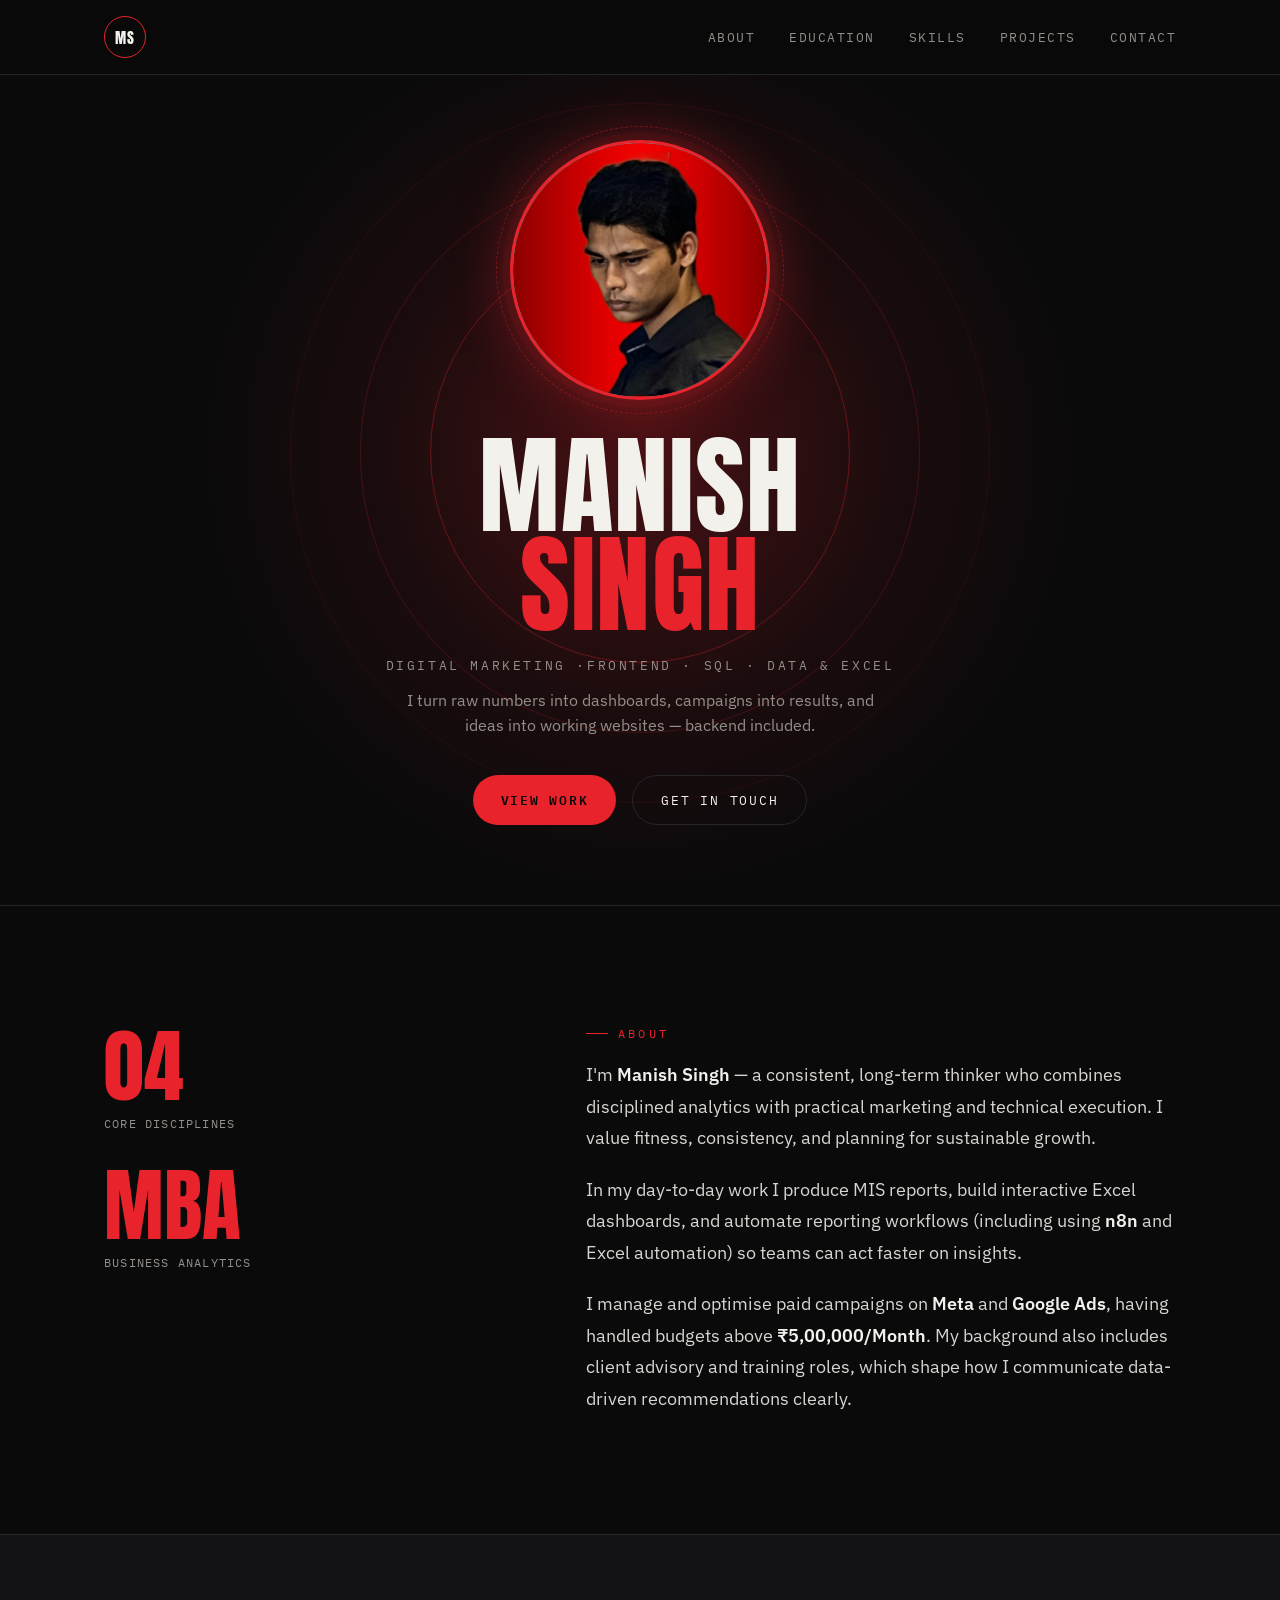
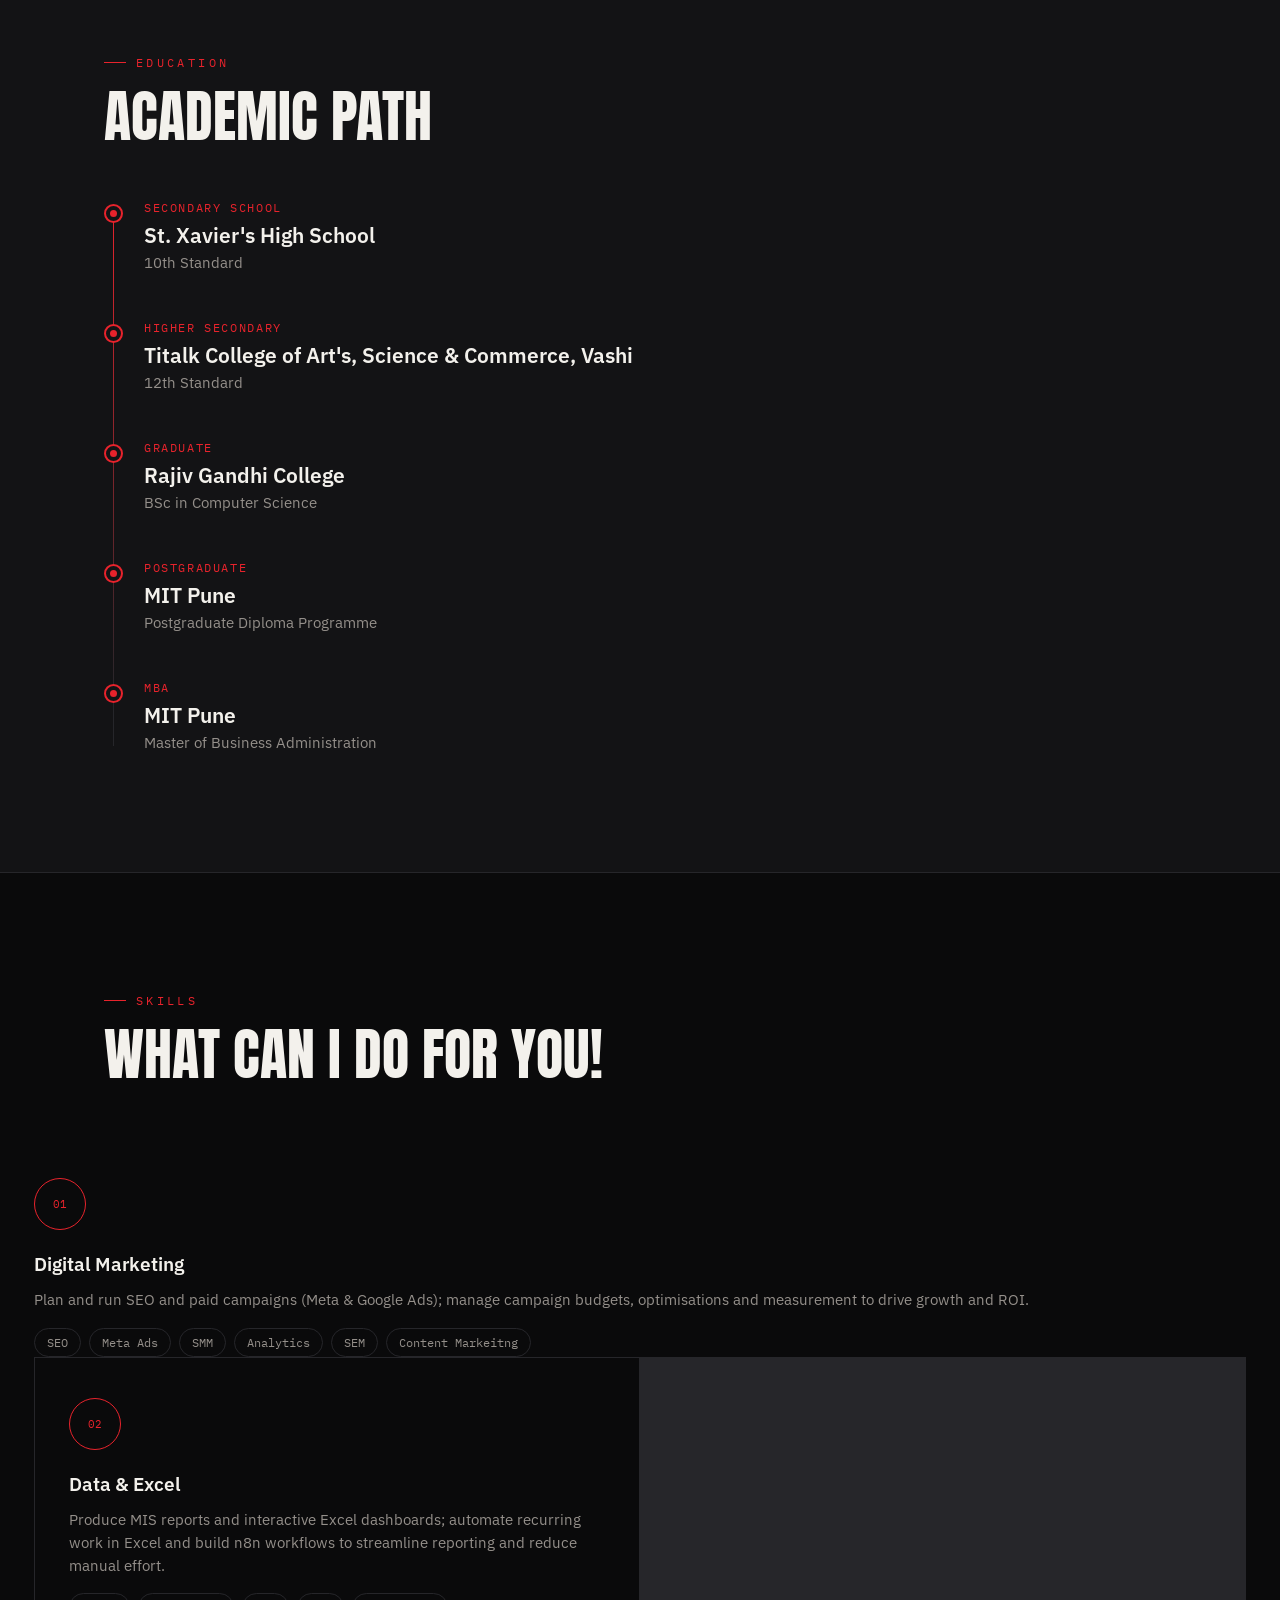
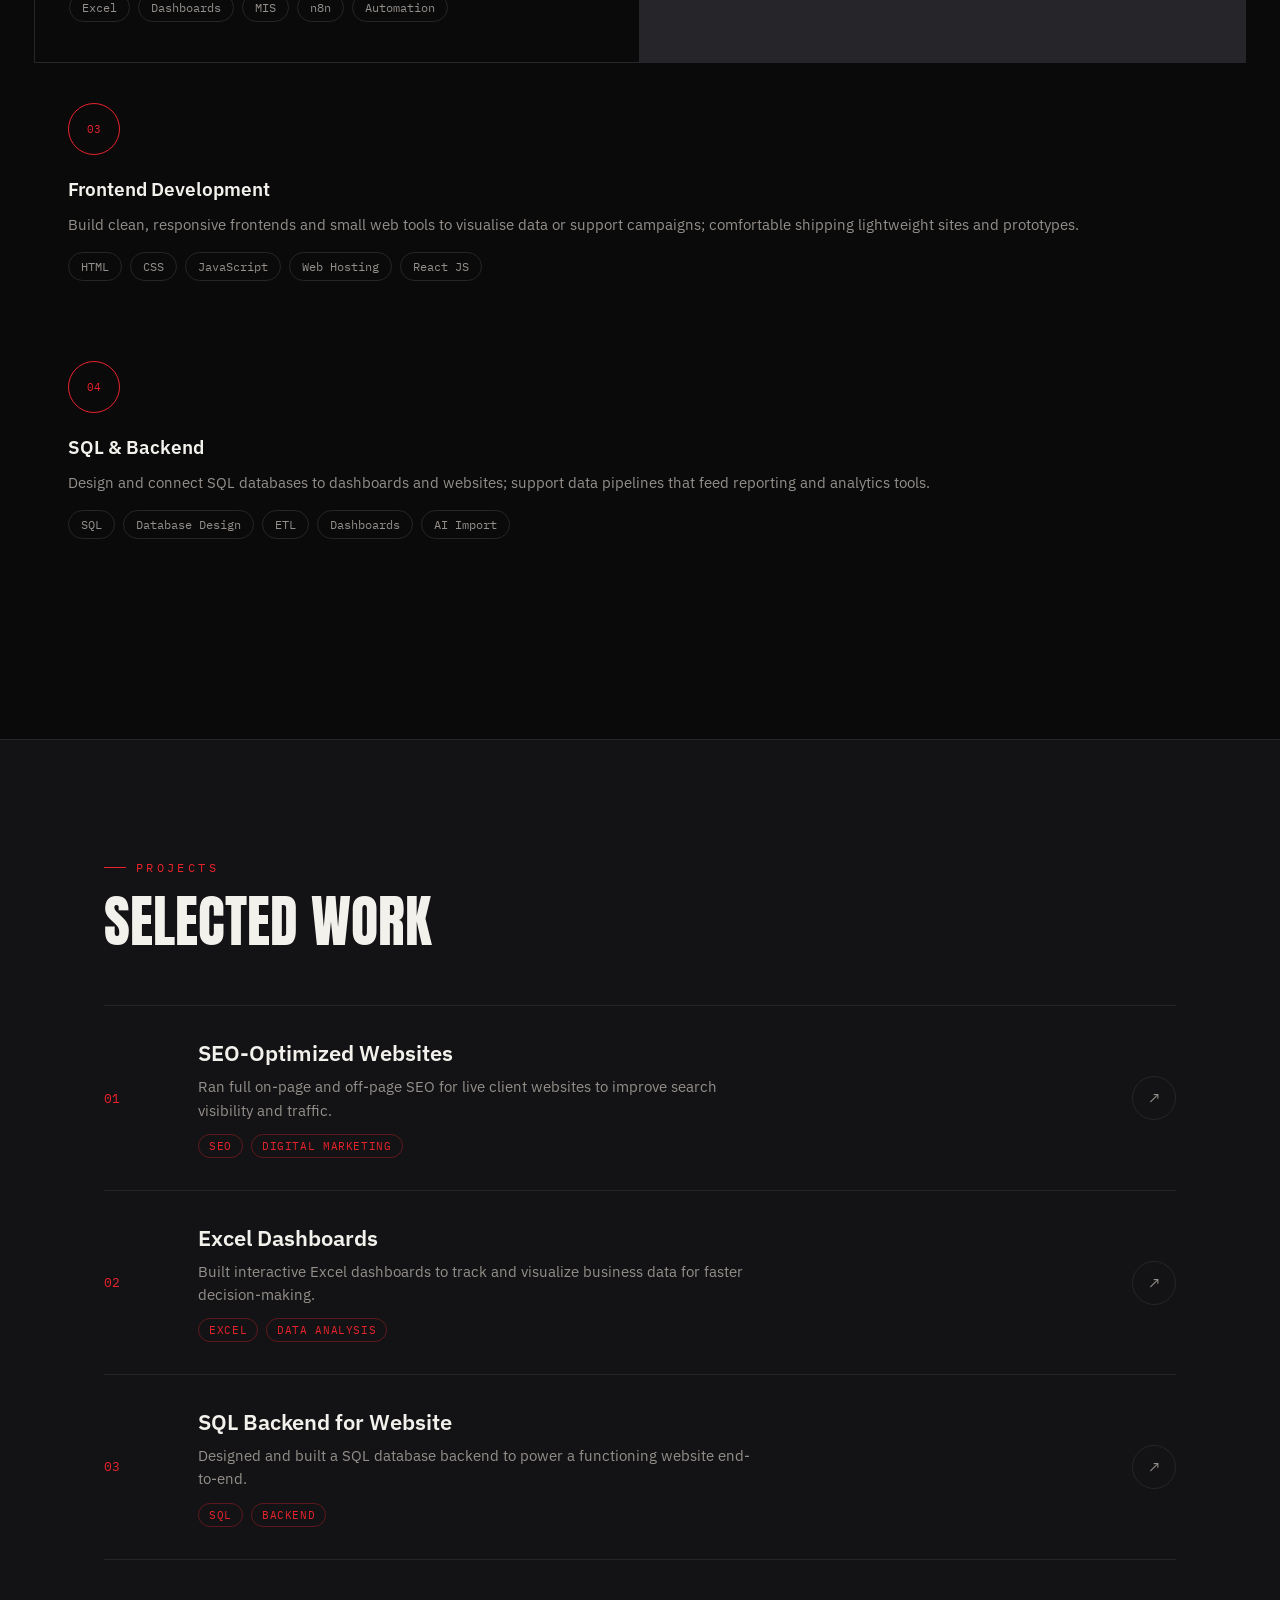
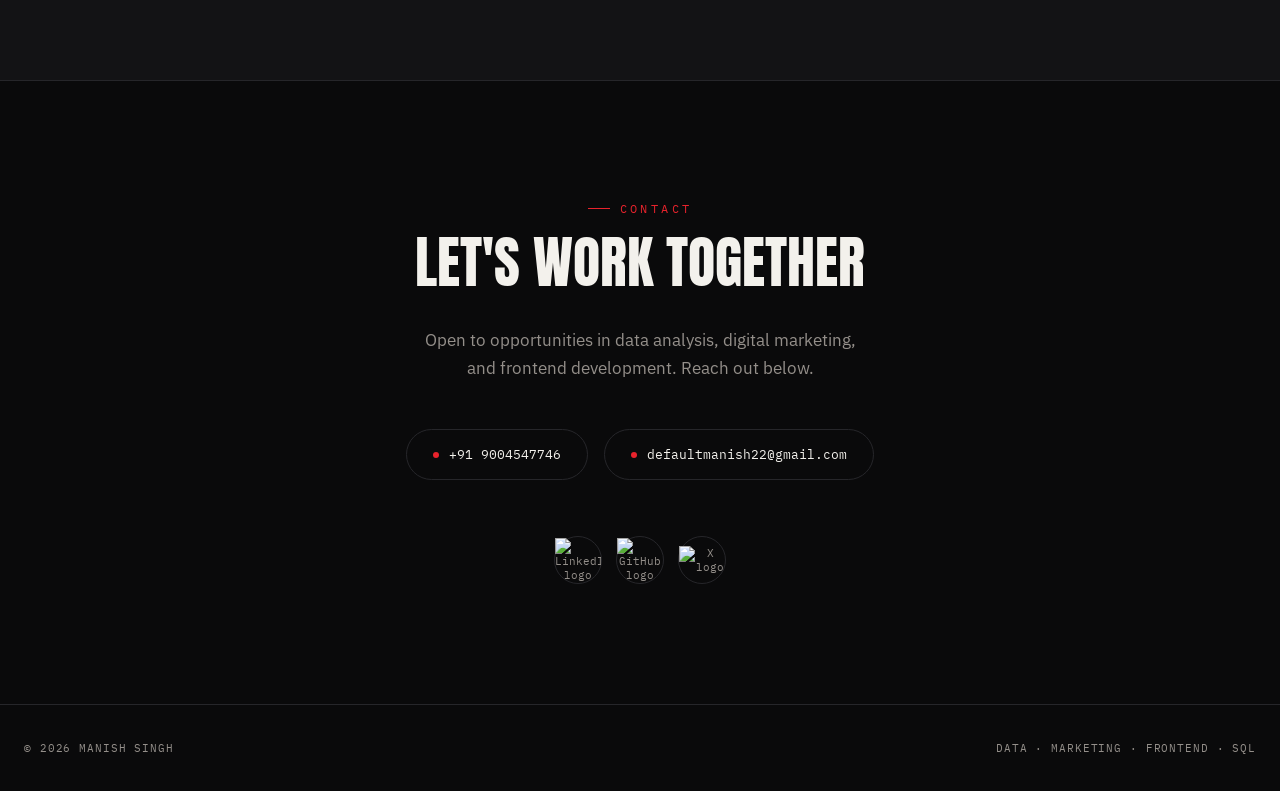
==== index.html @ 3dfbf74b "Add files via upload" ====
<!doctype html>
<html lang="en">
<head>
<meta charset="UTF-8">
<meta name="viewport" content="width=device-width, initial-scale=1.0">
<title>Manish Singh — Portfolio</title>
<meta name="description" content="Manish Singh — Data Analyst, Digital Marketer, Frontend Developer & SQL Backend Builder">
<link rel="preconnect" href="https://fonts.googleapis.com">
<link rel="preconnect" href="https://fonts.gstatic.com" crossorigin>
<link href="https://fonts.googleapis.com/css2?family=Anton&family=IBM+Plex+Mono:wght@400;500;600&family=IBM+Plex+Sans:wght@300;400;500;600;700&display=swap" rel="stylesheet">
<link rel="stylesheet" href="css/style.css">
<body>

<header>
  <nav>
    <a href="#top" class="logo">MS</a>
    <ul class="nav-links" id="navLinks">
      <li><a href="#about">About</a></li>
      <li><a href="#education">Education</a></li>
      <li><a href="#skills">Skills</a></li>
      <li><a href="#projects">Projects</a></li>
      <li><a href="#contact">Contact</a></li>
    </ul>
    <button class="nav-toggle" id="navToggle" aria-label="Toggle menu"><span></span></button>
  </nav>
</header>

<main id="top">

  <!-- HERO -->
  <section class="hero">
    <div class="hero-glow"></div>
    <div class="rings"><span></span><span></span><span></span></div>

    <div class="portrait-holder">
      <img src="manish-singh.png" alt="Portrait of Manish Singh">
    </div>

    <h1>MANISH<br><span>SINGH</span></h1>
    <p class="hero-role"> Digital Marketing  ·Frontend · SQL · Data &amp; Excel </p>
    <p class="hero-tagline">I turn raw numbers into dashboards, campaigns into results, and ideas into working websites — backend included.</p>

    <div class="hero-cta">
      <a href="#projects" class="btn btn-solid">View Work</a>
      <a href="#contact" class="btn btn-outline">Get In Touch</a>
    </div>
    
  </section>

  <!-- ABOUT -->
  <section class="about" id="about">
    <div class="wrap about-grid">
      <div class="about-stats reveal">
        <div>
          <div class="about-stat">04</div>
          <p>Core Disciplines</p>
        </div>
        <div>
          <div class="about-stat">MBA</div>
          <p>Business Analytics</p>
        </div>
      </div>
      <div class="about-copy reveal">
        <div class="eyebrow">About</div>
        <p>I'm <strong>Manish Singh</strong> — a consistent, long-term thinker who combines disciplined analytics with practical marketing and technical execution. I value fitness, consistency, and planning for sustainable growth.</p>
        <p>In my day-to-day work I produce MIS reports, build interactive Excel dashboards, and automate reporting workflows (including using <strong>n8n</strong> and Excel automation) so teams can act faster on insights.</p>
        <p>I manage and optimise paid campaigns on <strong>Meta</strong> and <strong>Google Ads</strong>, having handled budgets above <strong>₹5,00,000/Month</strong>. My background also includes client advisory and training roles, which shape how I communicate data-driven recommendations clearly.</p>
      </div>
    </div>
  </section>

  <!-- EDUCATION -->
  <section class="education" id="education">
    <div class="wrap">
      <div class="section-head reveal">
        <div class="eyebrow">Education</div>
        <h2>Academic Path</h2>
      </div>
      <div class="timeline">
        <div class="t-item reveal">
          <div class="t-node"></div>
          <span class="t-year">Secondary School</span>
          <h3>St. Xavier's High School</h3>
          <p>10th Standard</p>
        </div>
        <div class="t-item reveal">
          <div class="t-node"></div>
          <span class="t-year">Higher Secondary</span>
          <h3>Titalk College of Art's, Science & Commerce, Vashi</h3>
          <p>12th Standard</p>
        </div>
        <div class="t-item reveal">
          <div class="t-node"></div>
          <span class="t-year">Graduate</span>
          <h3>Rajiv Gandhi College</h3>
          <p>BSc in Computer Science</p>
        </div>
        <div class="t-item reveal">
          <div class="t-node"></div>
          <span class="t-year">Postgraduate</span>
          <h3>MIT Pune</h3>
          <p>Postgraduate Diploma Programme</p>
        </div>
        <div class="t-item reveal">
          <div class="t-node"></div>
          <span class="t-year">MBA</span>
          <h3>MIT Pune</h3>
          <p>Master of Business Administration</p>
        </div>
      </div>
    </div>
  </section>

  <!-- SKILLS -->
  <section class="skills" id="skills">
    <div class="wrap">
      <div class="section-head reveal">
        <div class="eyebrow">Skills</div>
        <h2>What can I do for you!</h2>
      </div>
    </div>
     <div class="skill-card reveal">
        <div class="skill-ring">01</div>
        <h3>Digital Marketing</h3>
        <p>Plan and run SEO and paid campaigns (Meta &amp; Google Ads); manage campaign budgets, optimisations and measurement to drive growth and ROI.</p>
        <div class="skill-tags">
          <span>SEO</span><span>Meta Ads</span><span>SMM</span><span>Analytics</span><span>SEM</span><span>Content Markeitng</span>
        </div>
    <div class="skills-grid">
      <div class="skill-card reveal">
        <div class="skill-ring">02</div>
        <h3>Data &amp; Excel</h3>
        <p>Produce MIS reports and interactive Excel dashboards; automate recurring work in Excel and build n8n workflows to streamline reporting and reduce manual effort.</p>
        <div class="skill-tags">
          <span>Excel</span><span>Dashboards</span><span>MIS</span><span>n8n</span><span>Automation</span>
        </div>
      </div>
     
      </div>
      <div class="skill-card reveal">
        <div class="skill-ring">03</div>
        <h3>Frontend Development</h3>
        <p>Build clean, responsive frontends and small web tools to visualise data or support campaigns; comfortable shipping lightweight sites and prototypes.</p>
        <div class="skill-tags">
          <span>HTML</span><span>CSS</span><span>JavaScript</span><span>Web Hosting</span><span>React JS</span>
        </div>
      </div>
      <div class="skill-card reveal">
        <div class="skill-ring">04</div>
        <h3>SQL &amp; Backend</h3>
        <p>Design and connect SQL databases to dashboards and websites; support data pipelines that feed reporting and analytics tools.</p>
        <div class="skill-tags">
          <span>SQL</span><span>Database Design</span><span>ETL</span><span>Dashboards</span><span>AI Import</span>
        </div>
      </div>
    </div>
  </section>

  <!-- PROJECTS -->
  <section class="projects" id="projects">
    <div class="wrap">
      <div class="section-head reveal">
        <div class="eyebrow">Projects</div>
        <h2>Selected Work</h2>
      </div>
      <div class="project-list">
        <div class="project-row reveal">
          <span class="project-index">01</span>
          <div class="project-info">
            <h3>SEO-Optimized Websites</h3>
            <p>Ran full on-page and off-page SEO for live client websites to improve search visibility and traffic.</p>
            <div class="project-tags"><span>SEO</span><span>Digital Marketing</span></div>
          </div>
          <div class="project-arrow">↗</div>
        </div>
        <a href="dashboard.html" class="project-row reveal" style="cursor:pointer;">
          <span class="project-index">02</span>
          <div class="project-info">
            <h3>Excel Dashboards</h3>
            <p>Built interactive Excel dashboards to track and visualize business data for faster decision-making.</p>
            <div class="project-tags"><span>Excel</span><span>Data Analysis</span></div>
          </div>
          <div class="project-arrow">↗</div>
        </a>
        <div class="project-row reveal">
          <span class="project-index">03</span>
          <div class="project-info">
            <h3>SQL Backend for Website</h3>
            <p>Designed and built a SQL database backend to power a functioning website end-to-end.</p>
            <div class="project-tags"><span>SQL</span><span>Backend</span></div>
          </div>
          <div class="project-arrow">↗</div>
        </div>
      </div>
    </div>
  </section>

  <!-- CONTACT -->
  <section class="contact" id="contact">
    <div class="wrap">
      <div class="section-head reveal">
        <div class="eyebrow" style="justify-content:center;">Contact</div>
        <h2>Let's Work Together</h2>
      </div>
      <p class="lead reveal">Open to opportunities in data analysis, digital marketing, and frontend development. Reach out below.</p>

      <div class="contact-methods reveal">
        <a href="tel:+910000000000" class="contact-pill"><span class="dot"></span>+91 9004547746</a>
        <a href="mailto:manish.singh@example.com" class="contact-pill"><span class="dot"></span>defaultmanish22@gmail.com</a>
      </div>

      <div class="social-row reveal">
        <a href="#" class="social-circle" aria-label="LinkedIn" title="LinkedIn">
          <img src="https://cdn.jsdelivr.net/npm/simple-icons@v9/icons/linkedin.svg" alt="LinkedIn logo" />
        </a>
        <a href="#" class="social-circle" aria-label="GitHub" title="GitHub">
          <img src="https://cdn.jsdelivr.net/npm/simple-icons@v9/icons/github.svg" alt="GitHub logo" />
        </a>
        <a href="#" class="social-circle" aria-label="X (Twitter)" title="X">
          <img src="https://cdn.jsdelivr.net/npm/simple-icons@v9/icons/twitter.svg" alt="X logo" />
        </a>
      </div>
    </div>
  </section>

</main>

<footer>
  <span>© 2026 Manish Singh</span>
  <span>Data · Marketing · Frontend · SQL</span>
</footer>

<script>
  // mobile nav toggle
  const navToggle = document.getElementById('navToggle');
  const navLinks = document.getElementById('navLinks');
  navToggle.addEventListener('click', () => {
    navLinks.classList.toggle('open');
  });
  navLinks.querySelectorAll('a').forEach(a => {
    a.addEventListener('click', () => navLinks.classList.remove('open'));
  });

  // scroll reveal
  const revealEls = document.querySelectorAll('.reveal');
  const io = new IntersectionObserver((entries) => {
    entries.forEach(entry => {
      if(entry.isIntersecting){
        entry.target.classList.add('in');
        io.unobserve(entry.target);
      }
    });
  }, {threshold:0.15});
  revealEls.forEach(el => io.observe(el));
</script>

</body>
</html>
---- css/style.css ----
:root{
    --bg:#0a0a0b;
    --bg-alt:#131315;
    --bg-card:#18181a;
    --red:#e8232c;
    --red-deep:#7a0f14;
    --red-glow:#ff4d4d;
    --text:#f3f1ec;
    --muted:#948f8a;
    --line:#26262a;
    --mono:'IBM Plex Mono', monospace;
    --sans:'IBM Plex Sans', sans-serif;
    --display:'Anton', sans-serif;
  }

  *{margin:0;padding:0;box-sizing:border-box;}
  html{scroll-behavior:smooth;}
  body{
    background:var(--bg);
    color:var(--text);
    font-family:var(--sans);
    overflow-x:hidden;
    -webkit-font-smoothing:antialiased;
  }
  a{color:inherit;text-decoration:none;}
  img{max-width:100%;display:block;}
  ::selection{background:var(--red);color:#fff;}

  /* focus visibility */
  a:focus-visible, button:focus-visible{
    outline:2px solid var(--red-glow);
    outline-offset:3px;
  }

  .wrap{max-width:1120px;margin:0 auto;padding:0 24px;}
  .eyebrow{
    font-family:var(--mono);
    font-size:12px;
    letter-spacing:0.28em;
    text-transform:uppercase;
    color:var(--red);
    display:flex;
    align-items:center;
    gap:10px;
    margin-bottom:18px;
  }
  .eyebrow::before{
    content:'';
    width:22px;height:1px;
    background:var(--red);
    display:inline-block;
  }

  /* ===== NAV ===== */
  header{
    position:fixed;
    top:0;left:0;right:0;
    z-index:100;
    background:rgba(10,10,11,0.72);
    backdrop-filter:blur(14px);
    -webkit-backdrop-filter:blur(14px);
    border-bottom:1px solid var(--line);
  }
  nav{
    max-width:1120px;
    margin:0 auto;
    padding:16px 24px;
    display:flex;
    align-items:center;
    justify-content:space-between;
  }
  .logo{
    width:42px;height:42px;
    border-radius:50%;
    border:1.5px solid var(--red);
    display:flex;align-items:center;justify-content:center;
    font-family:var(--display);
    font-size:15px;
    letter-spacing:1px;
    color:var(--text);
    flex-shrink:0;
  }
  .nav-links{
    display:flex;
    gap:34px;
    list-style:none;
    font-family:var(--mono);
    font-size:12.5px;
    letter-spacing:0.12em;
    text-transform:uppercase;
    color:var(--muted);
  }
  .nav-links a{position:relative;padding:4px 0;transition:color .25s;}
  .nav-links a:hover{color:var(--text);}
  .nav-links a::after{
    content:'';
    position:absolute;left:0;bottom:-2px;
    width:0;height:1px;background:var(--red);
    transition:width .3s;
  }
  .nav-links a:hover::after{width:100%;}
  .nav-toggle{
    display:none;
    width:42px;height:42px;
    border-radius:50%;
    border:1px solid var(--line);
    background:transparent;
    color:var(--text);
    align-items:center;justify-content:center;
    cursor:pointer;
  }
  .nav-toggle span, .nav-toggle span::before, .nav-toggle span::after{
    content:'';
    display:block;
    width:16px;height:1.5px;
    background:var(--text);
    position:relative;
    transition:.25s;
  }
  .nav-toggle span::before{position:absolute;top:-5px;}
  .nav-toggle span::after{position:absolute;top:5px;}

  /* ===== HERO ===== */
  .hero{
    position:relative;
    min-height:100svh;
    display:flex;
    flex-direction:column;
    align-items:center;
    justify-content:center;
    text-align:center;
    padding:clamp(100px, 15vw, 140px) 24px clamp(60px, 10vw, 80px);
    overflow:hidden;
  }
  .hero-glow{
    position:absolute;
    top:50%;left:50%;
    width:900px;height:900px;
    transform:translate(-50%,-50%);
    background:radial-gradient(circle, rgba(232,35,44,0.28) 0%, rgba(232,35,44,0.08) 40%, transparent 70%);
    pointer-events:none;
    animation:pulse 6s ease-in-out infinite;
  }
  @keyframes pulse{
    0%,100%{opacity:1; transform:translate(-50%,-50%) scale(1);} 
    50%{opacity:0.75; transform:translate(-50%,-50%) scale(1.06);} 
  }
  .rings{
    position:absolute;
    top:50%;left:50%;
    transform:translate(-50%,-50%);
    pointer-events:none;
  }
  .rings span{
    position:absolute;
    top:50%;left:50%;
    border:1px solid rgba(232,35,44,0.35);
    border-radius:50%;
    transform:translate(-50%,-50%);
  }
  .rings span:nth-child(1){width:420px;height:420px;}
  .rings span:nth-child(2){width:560px;height:560px;border-color:rgba(232,35,44,0.2);}
  .rings span:nth-child(3){width:700px;height:700px;border-color:rgba(232,35,44,0.1);}

  .portrait-holder{
    position:relative;
    width:260px;height:260px;
    border-radius:50%;
    margin-bottom:36px;
    z-index:2;
  }
  .portrait-holder img{
    width:100%;height:100%;
    border-radius:50%;
    object-fit:cover;
    border:3px solid var(--red);
    box-shadow:0 0 60px rgba(232,35,44,0.45), 0 0 0 8px rgba(232,35,44,0.06);
  }
  .portrait-holder::after{
    content:'';
    position:absolute;
    inset:-14px;
    border-radius:50%;
    border:1px dashed rgba(232,35,44,0.4);
    animation:spin 40s linear infinite;
  }
  @keyframes spin{to{transform:rotate(360deg);}}

  .hero h1{
    font-family:var(--display);
    font-weight:400;
    font-size:clamp(36px, 9vw, 108px);
    line-height:0.92;
    letter-spacing:0.01em;
    text-transform:uppercase;
    z-index:2;
  }
  .hero h1 span{color:var(--red);}
  .hero-role{
    font-family:var(--mono);
    font-size:clamp(11px, 2.5vw, 13px);
    letter-spacing:0.2em;
    text-transform:uppercase;
    color:var(--muted);
    margin-top:22px;
    z-index:2;
    max-width:520px;
  }
  .hero-tagline{
    margin-top:14px;
    color:var(--muted);
    font-size:clamp(14px, 3.5vw, 15.5px);
    max-width:480px;
    line-height:1.6;
    z-index:2;
  }
  .hero-cta{
    display:flex;
    gap:16px;
    margin-top:38px;
    z-index:2;
    flex-wrap:wrap;
    justify-content:center;
  }
  .btn{
    font-family:var(--mono);
    font-size:12.5px;
    letter-spacing:0.14em;
    text-transform:uppercase;
    padding:14px 28px;
    border-radius:999px;
    transition:.25s;
    display:inline-flex;
    align-items:center;
    gap:8px;
  }
  .btn-solid{
    background:var(--red);
    color:#0a0a0b;
    font-weight:600;
  }
  .btn-solid:hover{background:var(--red-glow); transform:translateY(-2px);}
  .btn-outline{
    border:1px solid var(--line);
    color:var(--text);
  }
  .btn-outline:hover{border-color:var(--red); color:var(--red); transform:translateY(-2px);}

  .scroll-cue{
    position:absolute;
    bottom:36px;left:50%;
    transform:translateX(-50%);
    font-family:var(--mono);
    font-size:10px;
    letter-spacing:0.2em;
    color:var(--muted);
    text-transform:uppercase;
    display:flex;
    flex-direction:column;
    align-items:center;
    gap:10px;
    z-index:2;
  }
  .scroll-cue .line{
    width:1px;height:40px;
    background:linear-gradient(var(--red), transparent);
    animation:scrolldown 2s ease-in-out infinite;
  }
  @keyframes scrolldown{
    0%{opacity:0; transform:scaleY(0); transform-origin:top;}
    50%{opacity:1; transform:scaleY(1); transform-origin:top;}
    100%{opacity:0; transform:scaleY(1); transform-origin:bottom;}
  }

  /* ===== SECTION GENERIC ===== */
  section{padding:120px 0;position:relative;}
  .section-head{margin-bottom:56px;}
  .section-head h2{
    font-family:var(--display);
    font-weight:400;
    font-size:clamp(34px, 6vw, 56px);
    text-transform:uppercase;
    line-height:1;
  }
  .reveal{
    opacity:0;
    transform:translateY(28px);
    transition:opacity .7s ease, transform .7s ease;
  }
  .reveal.in{opacity:1; transform:translateY(0);}

  /* ===== ABOUT ===== */
  .about{border-top:1px solid var(--line);}
  .about-grid{
    display:grid;
    grid-template-columns:1fr 1.4fr;
    gap:60px;
    align-items:start;
  }
  .about-stat{
    font-family:var(--display);
    font-size:80px;
    color:var(--red);
    line-height:1;
  }
  .about-stat + p{
    font-family:var(--mono);
    font-size:12px;
    letter-spacing:0.1em;
    text-transform:uppercase;
    color:var(--muted);
    margin-top:10px;
  }
  .about-stats{
    display:flex;
    flex-direction:column;
    gap:34px;
  }
  .about-copy p{
    font-size:clamp(16px, 4vw, 18px);
    line-height:1.75;
    color:#d8d5d0;
    margin-bottom:20px;
  }
  .about-copy p:last-child{margin-bottom:0;}
  .about-copy strong{color:var(--text); font-weight:600;}

  /* ===== EDUCATION - timeline ===== */
  .education{background:var(--bg-alt); border-top:1px solid var(--line); border-bottom:1px solid var(--line);}
  .timeline{
    position:relative;
    padding-left:40px;
  }
  .timeline::before{
    content:'';
    position:absolute;
    left:9px; top:6px; bottom:6px;
    width:1px;
    background:linear-gradient(var(--red), var(--line) 90%);
  }
  .t-item{
    position:relative;
    padding-bottom:48px;
  }
  .t-item:last-child{padding-bottom:0;}
  .t-node{
    position:absolute;
    left:-40px; top:4px;
    width:19px;height:19px;
    border-radius:50%;
    border:2px solid var(--red);
    background:var(--bg-alt);
  }
  .t-node::after{
    content:'';
    position:absolute;
    inset:4px;
    border-radius:50%;
    background:var(--red);
  }
  .t-year{
    font-family:var(--mono);
    font-size:11.5px;
    letter-spacing:0.14em;
    color:var(--red);
    text-transform:uppercase;
    margin-bottom:6px;
    display:block;
  }
  .t-item h3{
    font-family:var(--sans);
    font-weight:600;
    font-size:clamp(16px, 4vw, 21px);
    margin-bottom:4px;
  }
  .t-item p{
    color:var(--muted);
    font-size:clamp(13px, 3.5vw, 14.5px);
  }

  /* ===== SKILLS ===== */
  .skills-grid{
    display:grid;
    grid-template-columns:repeat(2, 1fr);
    gap:2px;
    background:var(--line);
    border:1px solid var(--line);
  }
  .skill-card{
    background:var(--bg);
    padding:40px 34px;
    transition:background .3s;
  }
  .skill-card:hover{background:var(--bg-card);}
  .skill-ring{
    width:52px;height:52px;
    border-radius:50%;
    border:1.5px solid var(--red);
    display:flex;align-items:center;justify-content:center;
    font-family:var(--mono);
    font-size:11px;
    color:var(--red);
    margin-bottom:22px;
  }
  .skill-card h3{
    font-family:var(--sans);
    font-weight:600;
    font-size:clamp(16px, 4vw, 19px);
    margin-bottom:12px;
  }
  .skill-tags{
    display:flex;
    flex-wrap:wrap;
    gap:8px;
    margin-top:16px;
  }
  .skill-tags span{
    font-family:var(--mono);
    font-size:11.5px;
    padding:6px 12px;
    border-radius:999px;
    border:1px solid var(--line);
    color:var(--muted);
  }
  .skill-card p{
    color:var(--muted);
    font-size:clamp(13px, 3.5vw, 14.5px);
    line-height:1.6;
  }

  /* ===== PROJECTS ===== */
  .projects{background:var(--bg-alt); border-top:1px solid var(--line); border-bottom:1px solid var(--line);} 
  .project-list{display:flex; flex-direction:column;}
  .project-row{
    display:grid;
    grid-template-columns:70px 1fr auto;
    gap:24px;
    align-items:center;
    padding:32px 0;
    border-bottom:1px solid var(--line);
    transition:padding-left .3s;
  }
  .project-row:link{text-decoration:none;color:inherit;}
  .project-row:visited{color:inherit;}
  .project-row:focus-visible{outline:2px solid var(--red-glow); outline-offset:8px;}
  .project-row:first-child{border-top:1px solid var(--line);}
  .project-row:hover{padding-left:14px;}
  .project-index{
    font-family:var(--mono);
    font-size:13px;
    color:var(--red);
  }
  .project-info h3{
    font-family:var(--sans);
    font-weight:600;
    font-size:clamp(18px, 4vw, 22px);
    margin-bottom:8px;
  }
  .project-info p{color:var(--muted); font-size:clamp(13px, 3.5vw, 14.5px); max-width:560px; line-height:1.6;}
  .project-tags{margin-top:12px; display:flex; gap:8px; flex-wrap:wrap;}
  .project-tags span{
    font-family:var(--mono);
    font-size:10.5px;
    letter-spacing:0.06em;
    text-transform:uppercase;
    color:var(--red);
    border:1px solid rgba(232,35,44,0.35);
    padding:4px 10px;
    border-radius:999px;
  }
  .project-arrow{
    width:44px;height:44px;
    border-radius:50%;
    border:1px solid var(--line);
    display:flex;align-items:center;justify-content:center;
    color:var(--muted);
    transition:.3s;
    flex-shrink:0;
  }
  .project-row:hover .project-arrow{
    border-color:var(--red);
    color:var(--red);
    transform:rotate(45deg);
  }

  /* ===== CONTACT ===== */
  .contact{text-align:center;}
  .contact .section-head{margin-bottom:36px;}
  .contact p.lead{
    color:var(--muted);
    font-size:clamp(15px, 4vw, 17px);
    max-width:460px;
    margin:0 auto 46px;
    line-height:1.7;
  }
  .contact-methods{
    display:flex;
    flex-wrap:wrap;
    justify-content:center;
    gap:16px;
    margin-bottom:56px;
  }
  .contact-pill{
    font-family:var(--mono);
    font-size:13px;
    padding:16px 26px;
    border-radius:999px;
    border:1px solid var(--line);
    display:flex;
    align-items:center;
    gap:10px;
    transition:.25s;
  }
  .contact-pill:hover{border-color:var(--red); color:var(--red); transform:translateY(-2px);} 
  .dot{width:6px;height:6px;border-radius:50%;background:var(--red);} 
  .social-row{
    display:flex;
    justify-content:center;
    gap:14px;
  }
  .social-circle{
    width:48px;height:48px;
    border-radius:50%;
    border:1px solid var(--line);
    display:flex;align-items:center;justify-content:center;
    font-family:var(--mono);
    font-size:11px;
    color:var(--muted);
    transition:.25s;
  }
  .social-circle:hover{
    border-color:var(--red);
    background:var(--red);
    color:#0a0a0b;
    transform:translateY(-3px);
  }

  footer{
    padding:36px 24px;
    border-top:1px solid var(--line);
    display:flex;
    justify-content:space-between;
    align-items:center;
    font-family:var(--mono);
    font-size:11px;
    letter-spacing:0.08em;
    color:var(--muted);
    text-transform:uppercase;
  }

  /* ===== DASHBOARD PAGE ===== */
  .page-shell{
    padding-top:110px;
    padding-bottom:80px;
  }
  .page-hero{
    padding:70px 0 40px;
  }
  .page-hero h1{
    font-family:var(--display);
    font-size:clamp(28px, 5vw, 70px);
    line-height:0.95;
    text-transform:uppercase;
    letter-spacing:0.02em;
    margin-bottom:18px;
  }
  .page-hero h1 span{color:var(--red);}
  .page-hero .lead{
    max-width:700px;
    font-size:17px;
    color:var(--muted);
    line-height:1.7;
    margin-bottom:24px;
  }
  .insight-grid{
    display:grid;
    grid-template-columns:1.1fr 0.9fr;
    gap:24px;
    margin-bottom:34px;
  }
  .insight-card{
    background:linear-gradient(145deg, rgba(255,255,255,0.03), rgba(255,255,255,0.01));
    border:1px solid var(--line);
    border-radius:24px;
    padding:28px;
  }
  .insight-card.highlight-card{
    background:linear-gradient(145deg, rgba(232,35,44,0.18), rgba(10,10,11,0.95));
    border-color:rgba(232,35,44,0.35);
  }
  .insight-card h3{
    font-size:clamp(18px, 4vw, 24px);
    margin-bottom:10px;
    font-family:var(--sans);
  }
  .insight-card p{
    color:var(--muted);
    line-height:1.7;
    font-size:clamp(14px, 3.5vw, 16px);
    margin-bottom:14px;
  }
  .feature-list{
    list-style:none;
    display:grid;
    gap:10px;
    padding:0;
    margin:0;
  }
  .feature-list li{
    padding:10px 0;
    border-bottom:1px solid rgba(255,255,255,0.08);
    color:#e3dfd8;
  }
  .feature-list li:last-child{border-bottom:none;}
  .pill-row{
    display:flex;
    flex-wrap:wrap;
    gap:10px;
    margin-top:12px;
  }
  .pill-row span{
    font-family:var(--mono);
    font-size:11px;
    letter-spacing:0.08em;
    text-transform:uppercase;
    padding:8px 12px;
    border:1px solid rgba(255,255,255,0.14);
    border-radius:999px;
    color:#f1ece6;
    background:rgba(10,10,11,0.34);
  }
  .gallery-section{padding-top:20px; padding-bottom:40px;}
  .gallery-grid{
    display:grid;
    grid-template-columns:repeat(3, minmax(0, 1fr));
    gap:24px;
  }
  .gallery-card{
    background:linear-gradient(180deg, rgba(255,255,255,0.03), rgba(255,255,255,0.01));
    border:1px solid var(--line);
    border-radius:22px;
    overflow:hidden;
    transition:transform .25s ease, border-color .25s ease;
  }
  .gallery-card:hover{
    transform:translateY(-6px);
    border-color:var(--red);
  }
  .gallery-card img{
    width:100%;
    aspect-ratio:4 / 3;
    object-fit:cover;
    display:block;
  }
  .gallery-meta{padding:20px 18px 22px;}
  .gallery-meta h3{
    font-size:clamp(16px, 4vw, 20px);
    margin-bottom:8px;
    font-family:var(--sans);
  }
  .gallery-meta p{
    color:var(--muted);
    line-height:1.65;
    font-size:clamp(13px, 3vw, 14.5px);
  }

  /* ===== RESPONSIVE ===== */
  @media (max-width:820px){
    .about-grid{grid-template-columns:1fr; gap:40px;}
    .skills-grid{grid-template-columns:1fr;}
    .insight-grid{grid-template-columns:1fr;}
    .gallery-grid{grid-template-columns:1fr 1fr;}
    section{padding:80px 0;}
    .section-head h2{font-size:clamp(28px, 5vw, 56px);}
    .about-stat{font-size:clamp(54px, 12vw, 80px);}
    .about-copy p{font-size:clamp(16px, 4vw, 18px);}
  }
  @media (max-width:680px){
    .gallery-grid{grid-template-columns:1fr;}
    .insight-grid{gap:18px;}
    .insight-card{padding:18px;}
    .page-hero{
      padding:50px 0 28px;
    }
    .page-hero .lead{
      font-size:clamp(14px, 4vw, 17px);
      margin-bottom:18px;
    }
    section{padding:60px 0;}
    .wrap{padding:0 16px;}
    .gallery-section{padding-top:12px; padding-bottom:24px;}
    .gallery-grid{gap:14px;}
    .nav-links{
      position:fixed;
      top:73px; left:0; right:0;
      background:rgba(10,10,11,0.98);
      backdrop-filter:blur(14px);
      flex-direction:column;
      gap:0;
      max-height:0;
      overflow:hidden;
      transition:max-height .35s ease;
      border-bottom:1px solid var(--line);
    }
    .nav-links.open{max-height:320px;}
    .nav-links a{
      display:block;
      padding:18px 24px;
      border-bottom:1px solid var(--line);
      width:100%;
    }
    .nav-toggle{display:flex;}
    .project-row{grid-template-columns:40px 1fr; grid-template-areas:"idx info" "idx arrow";}
    .project-arrow{justify-self:start; margin-top:10px;}
    .about-stat{font-size:56px;}
    .hero{padding-top:120px;}
  }
  @media (prefers-reduced-motion: reduce){
    *{animation:none !important; transition:none !important;}
  }
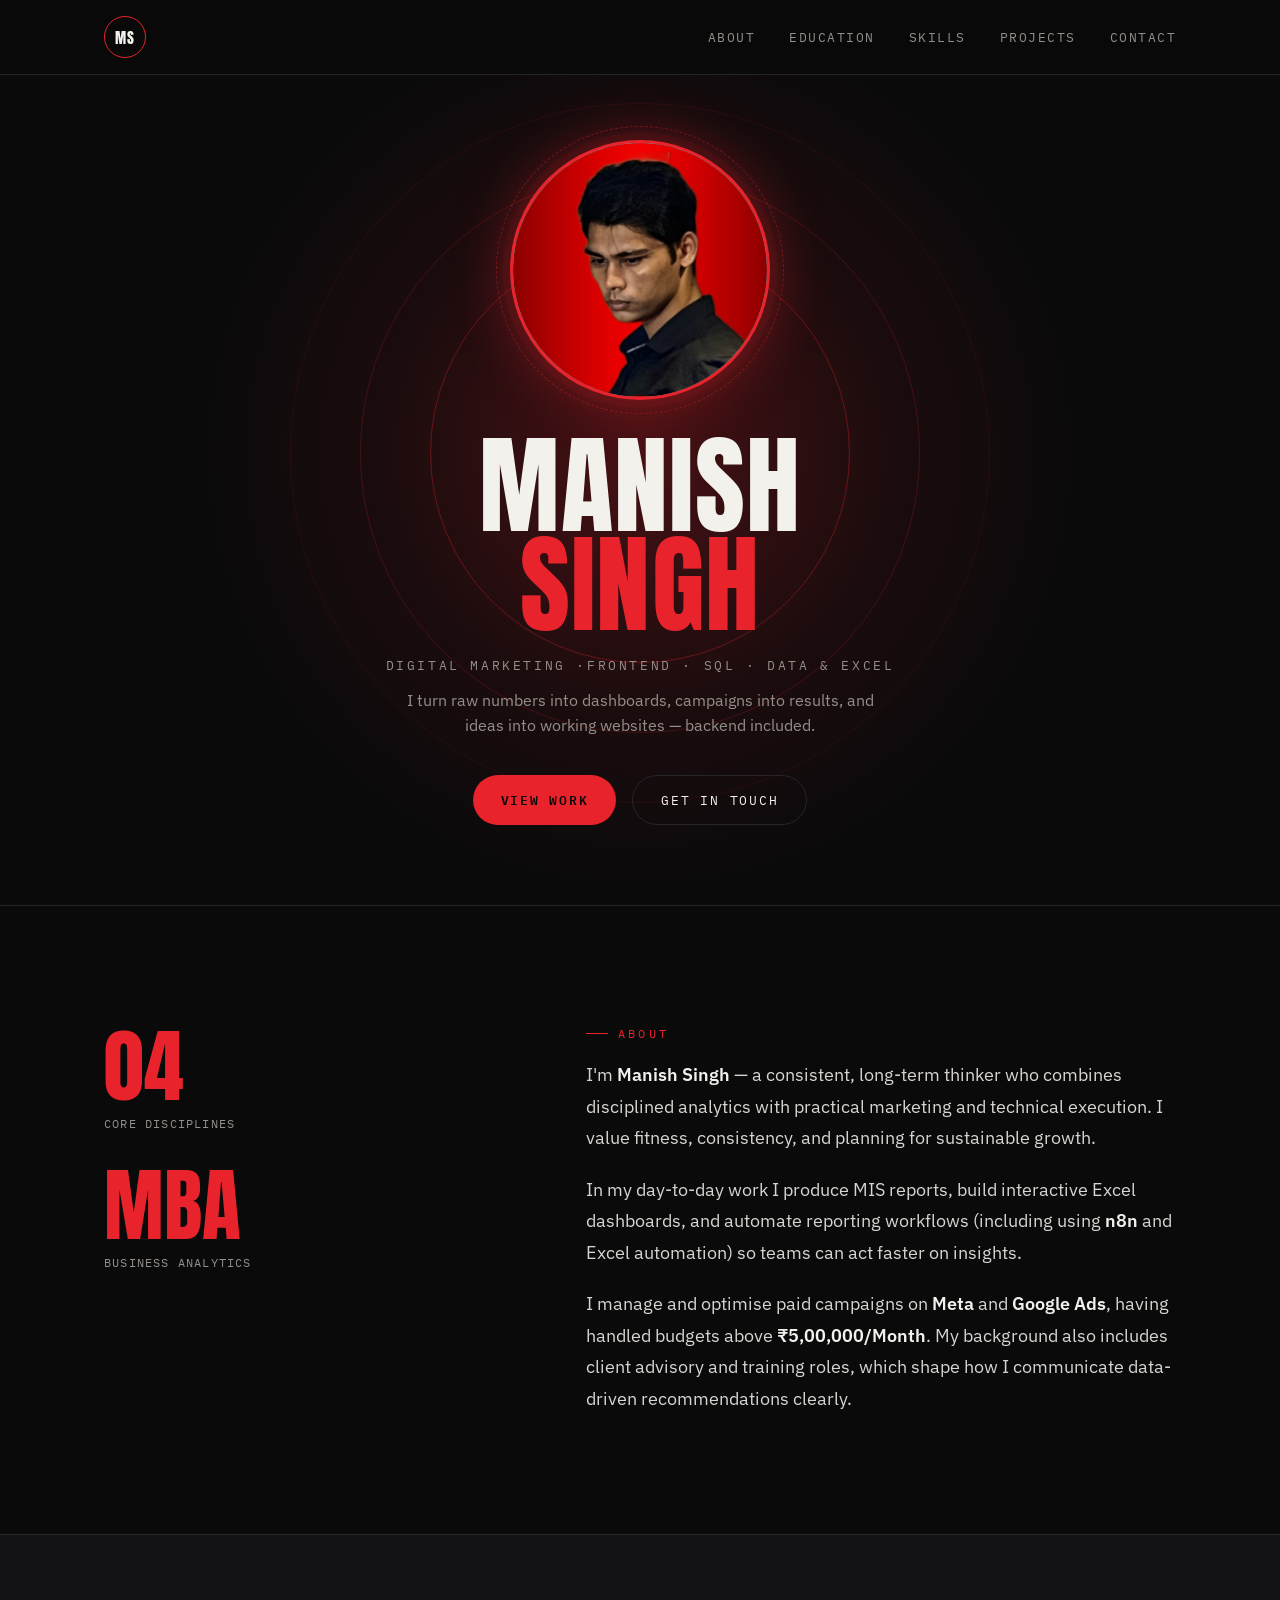
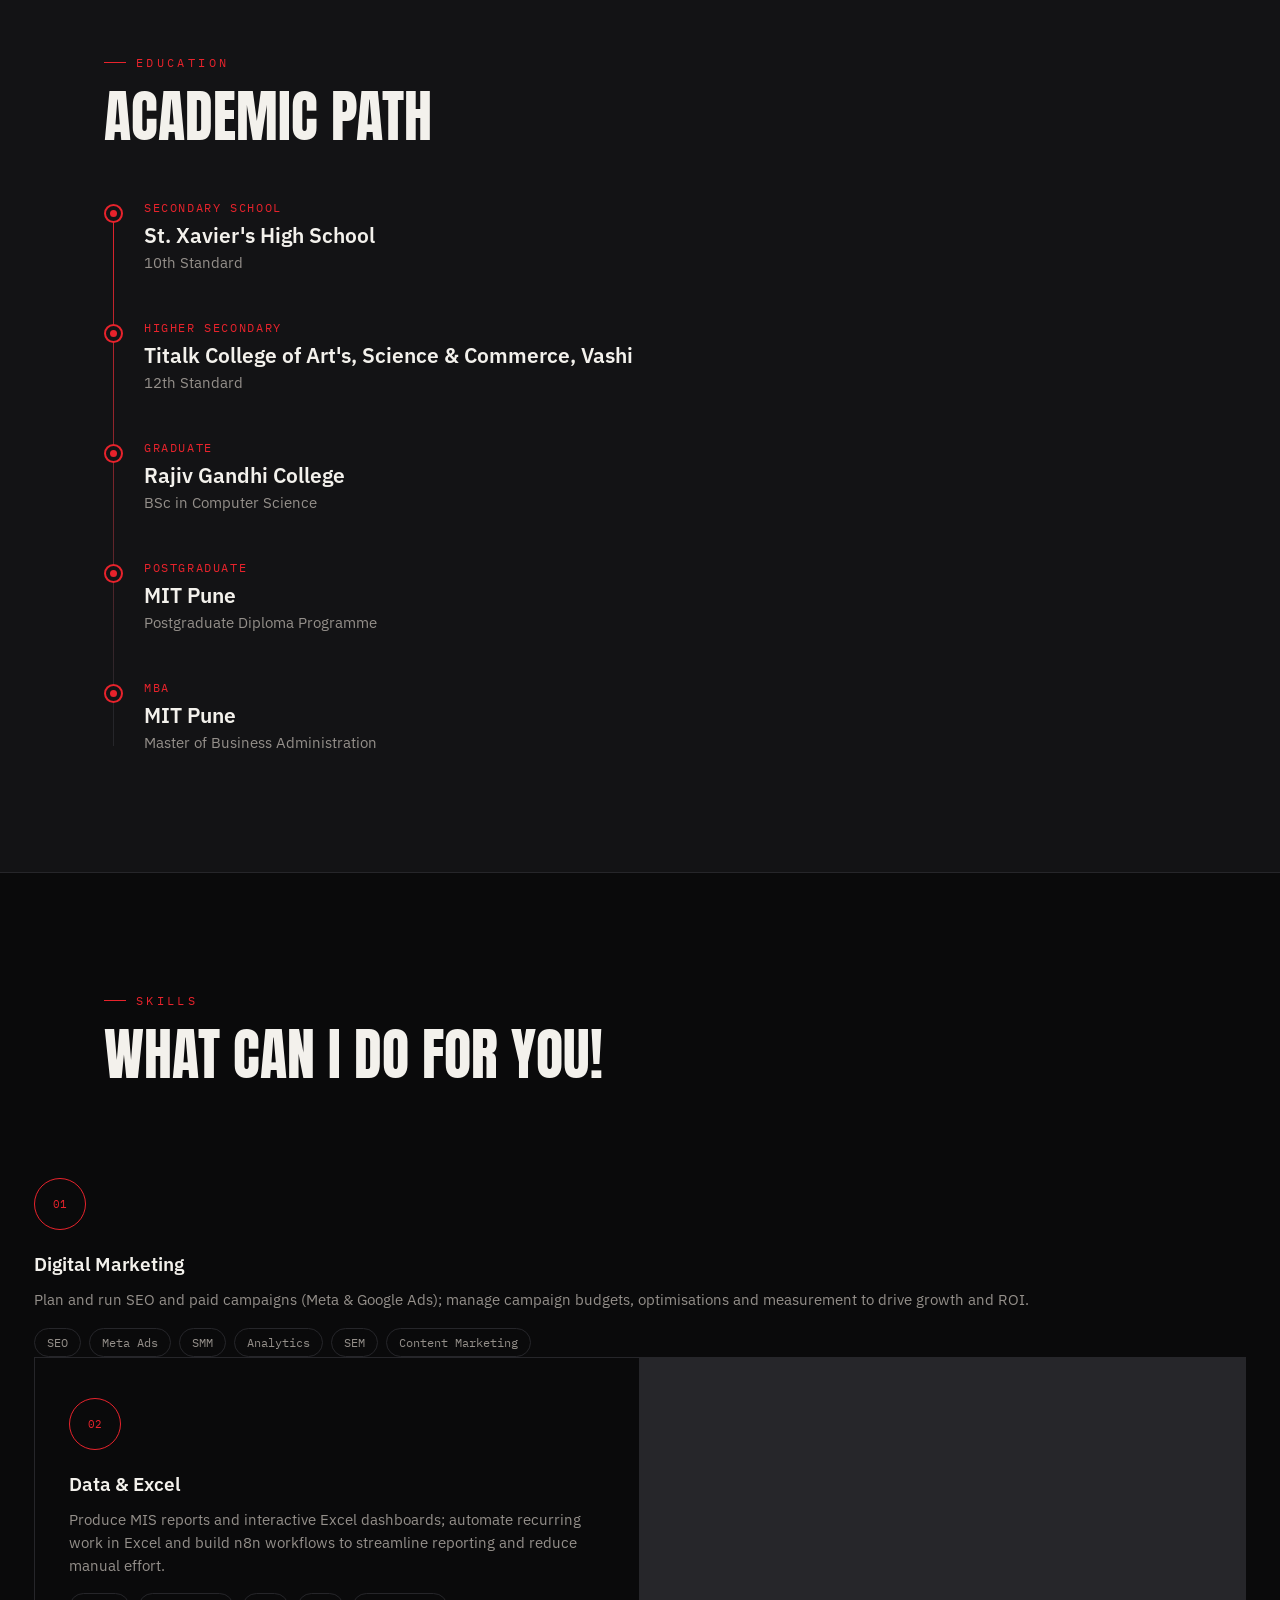
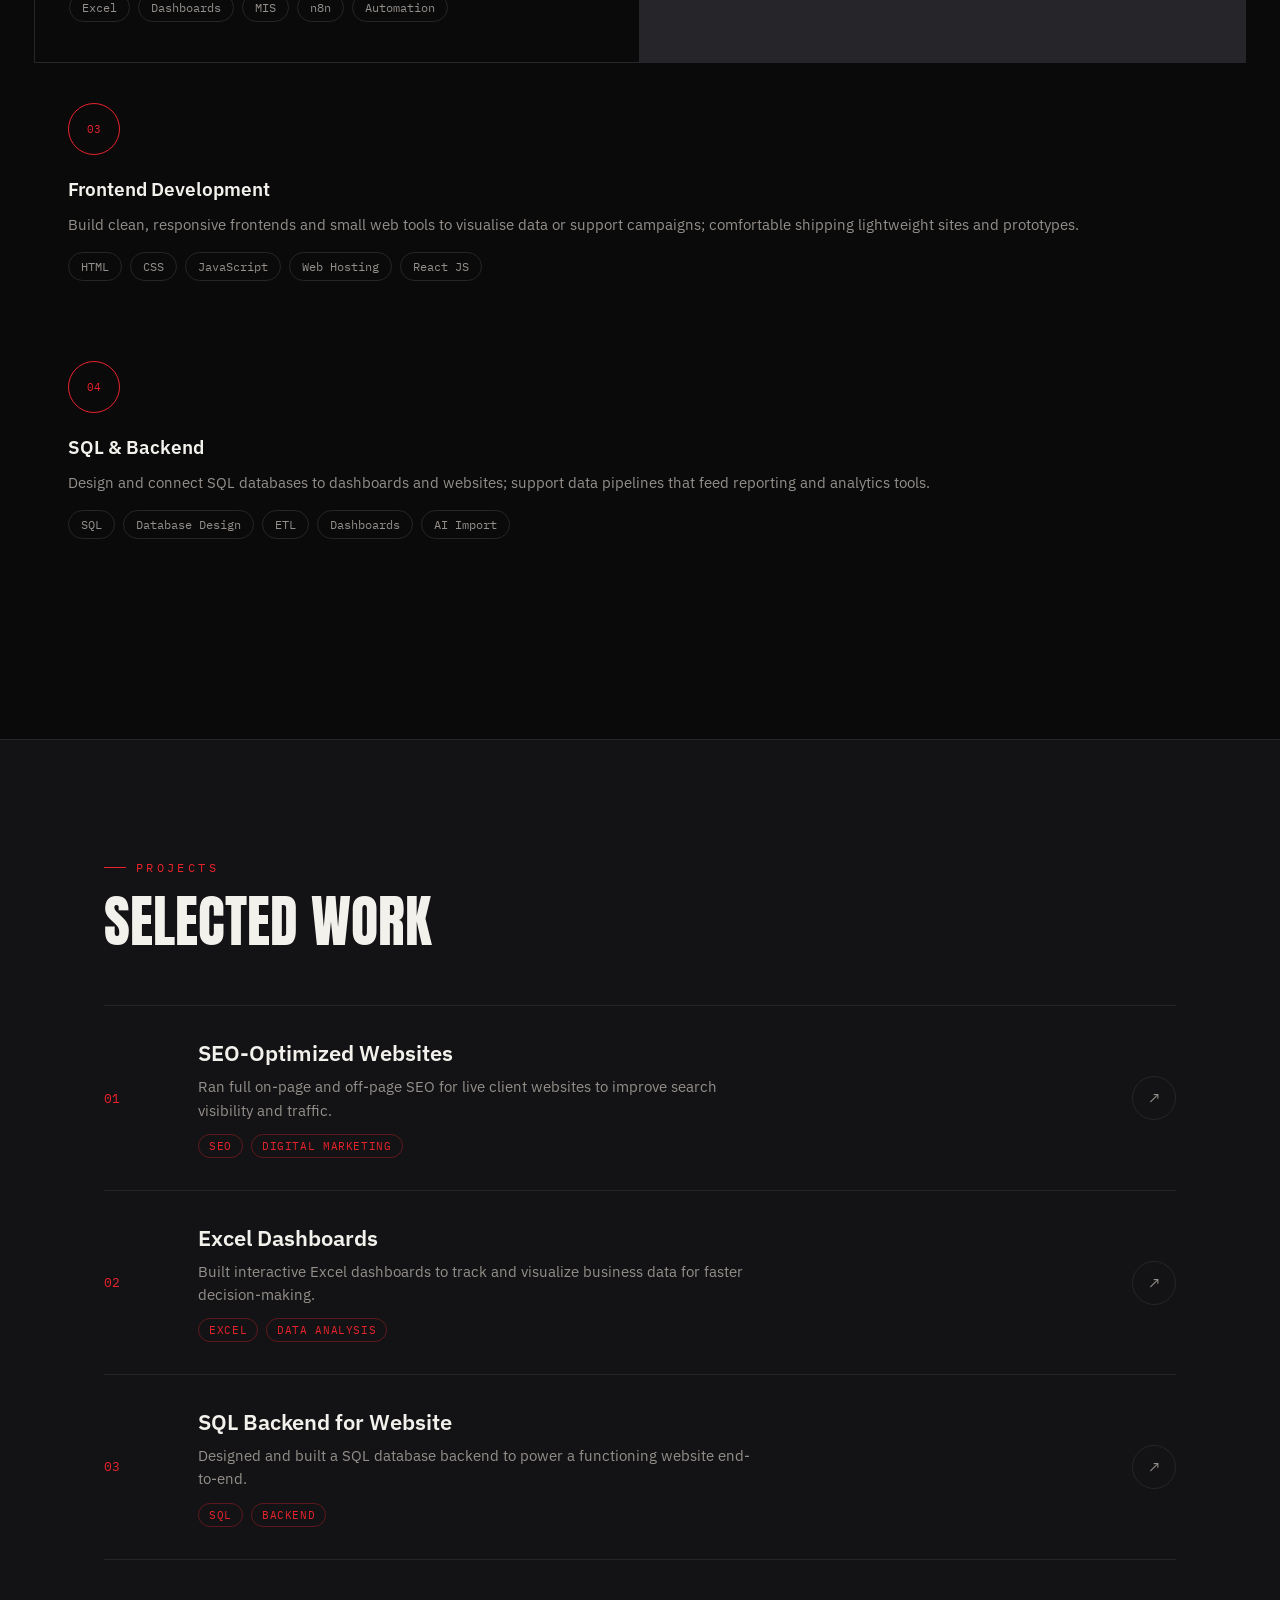
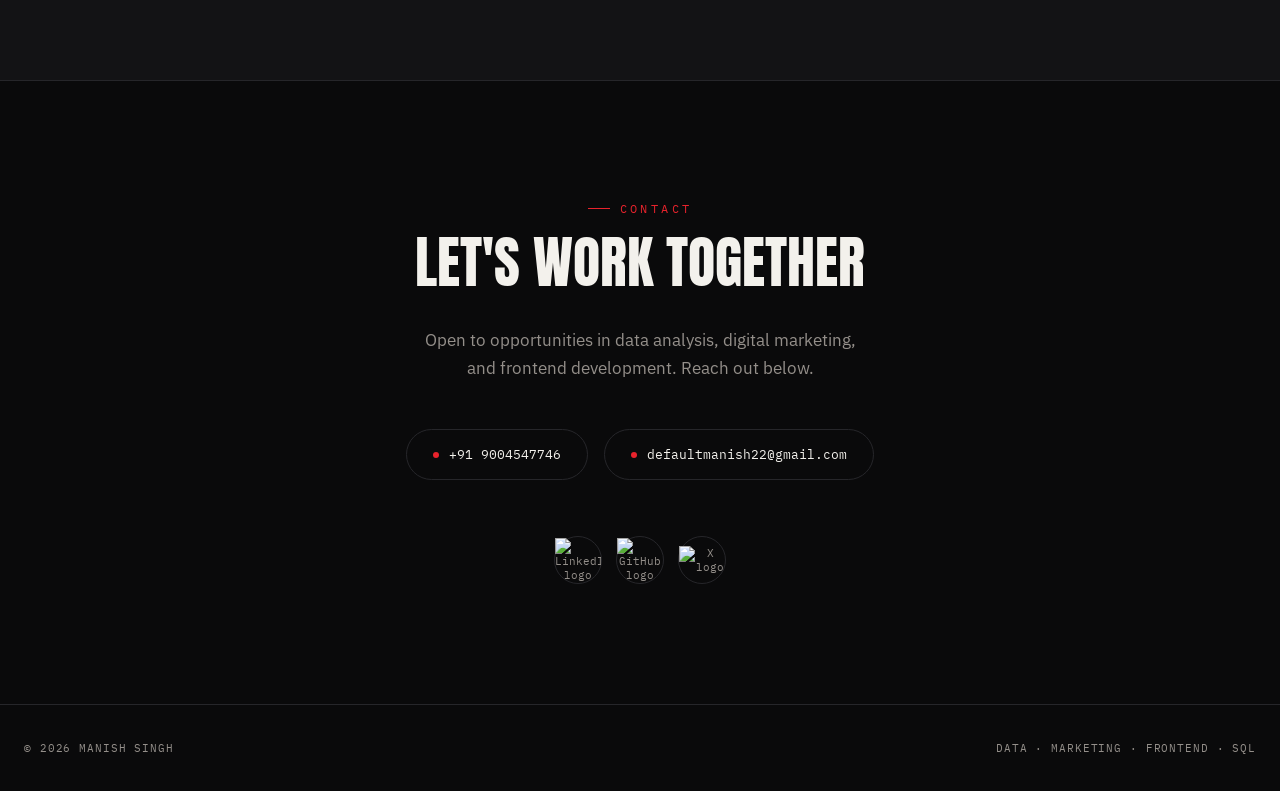
==== commit 3b9087c9: "Update index.html" ====
--- a/index.html
+++ b/index.html
@@ -124,7 +124,7 @@
         <h3>Digital Marketing</h3>
         <p>Plan and run SEO and paid campaigns (Meta &amp; Google Ads); manage campaign budgets, optimisations and measurement to drive growth and ROI.</p>
         <div class="skill-tags">
-          <span>SEO</span><span>Meta Ads</span><span>SMM</span><span>Analytics</span><span>SEM</span><span>Content Markeitng</span>
+          <span>SEO</span><span>Meta Ads</span><span>SMM</span><span>Analytics</span><span>SEM</span><span>Content Marketing</span>
         </div>
     <div class="skills-grid">
       <div class="skill-card reveal">
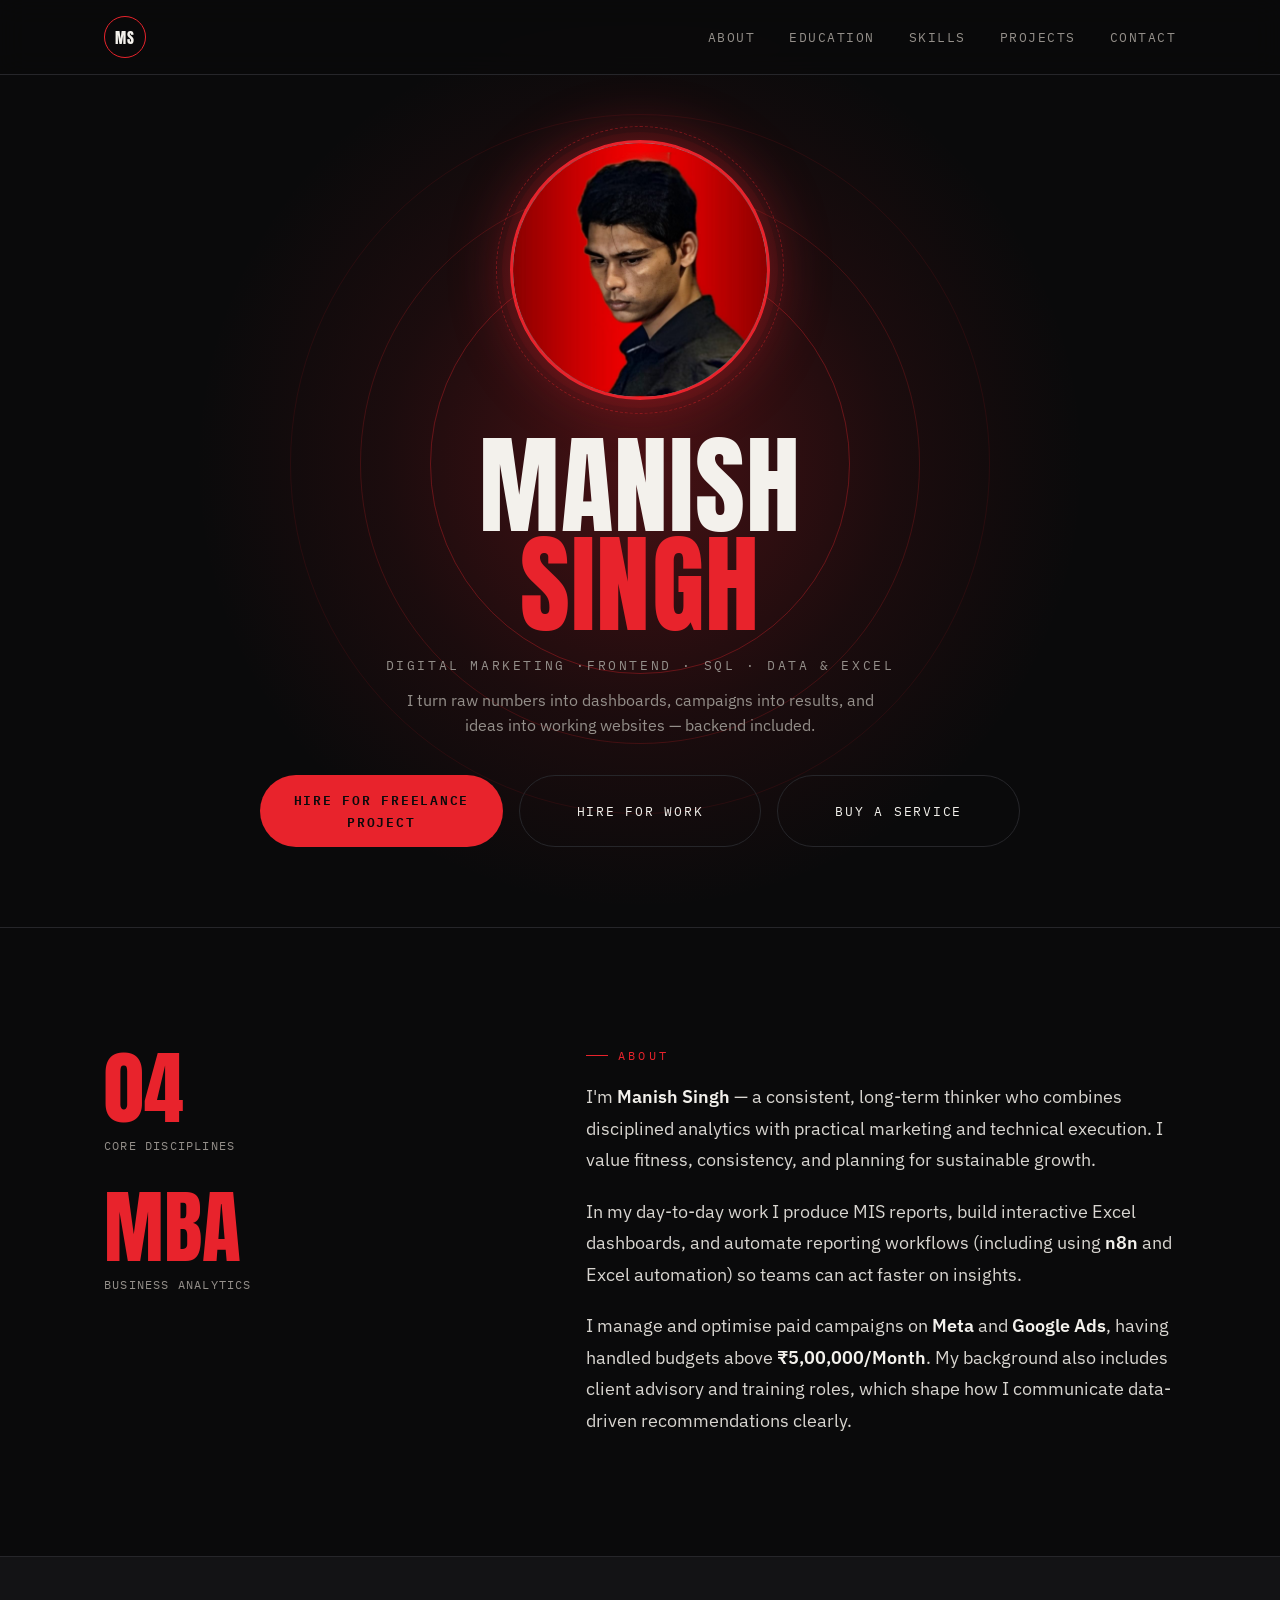
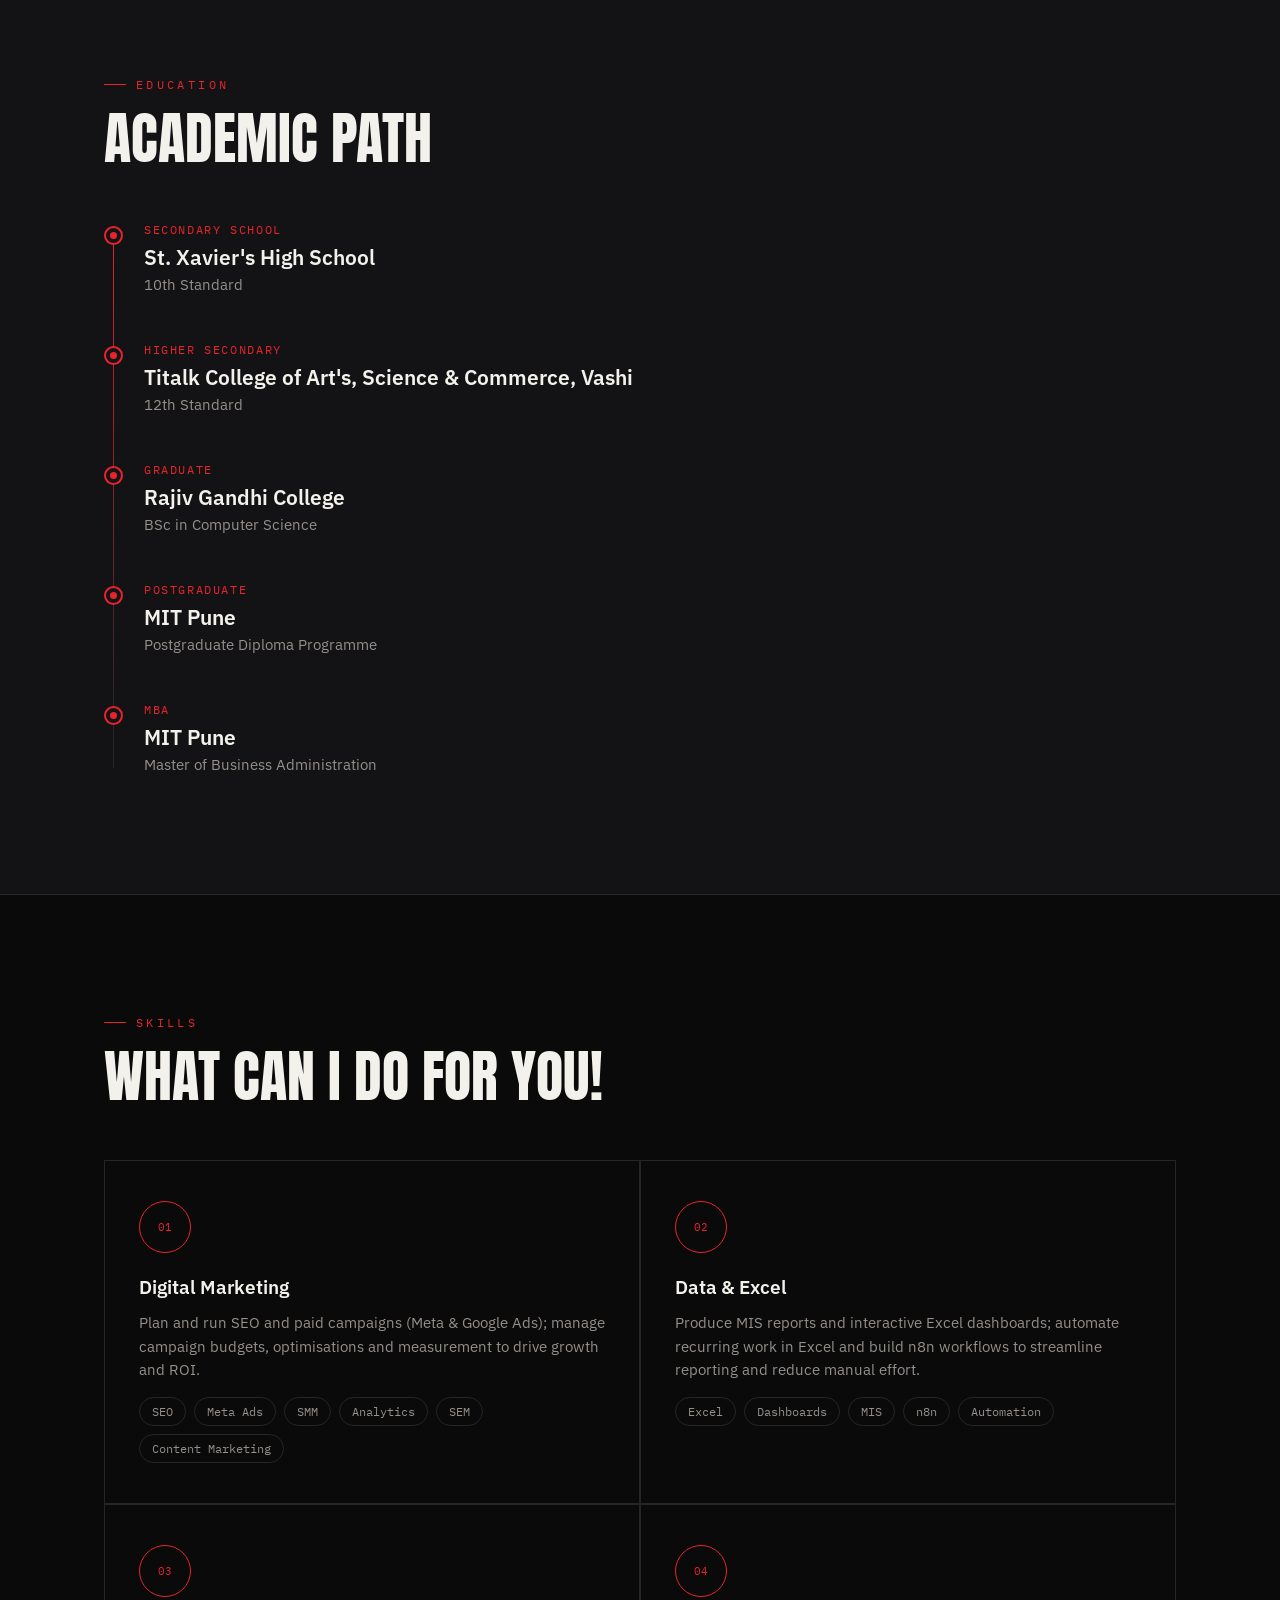
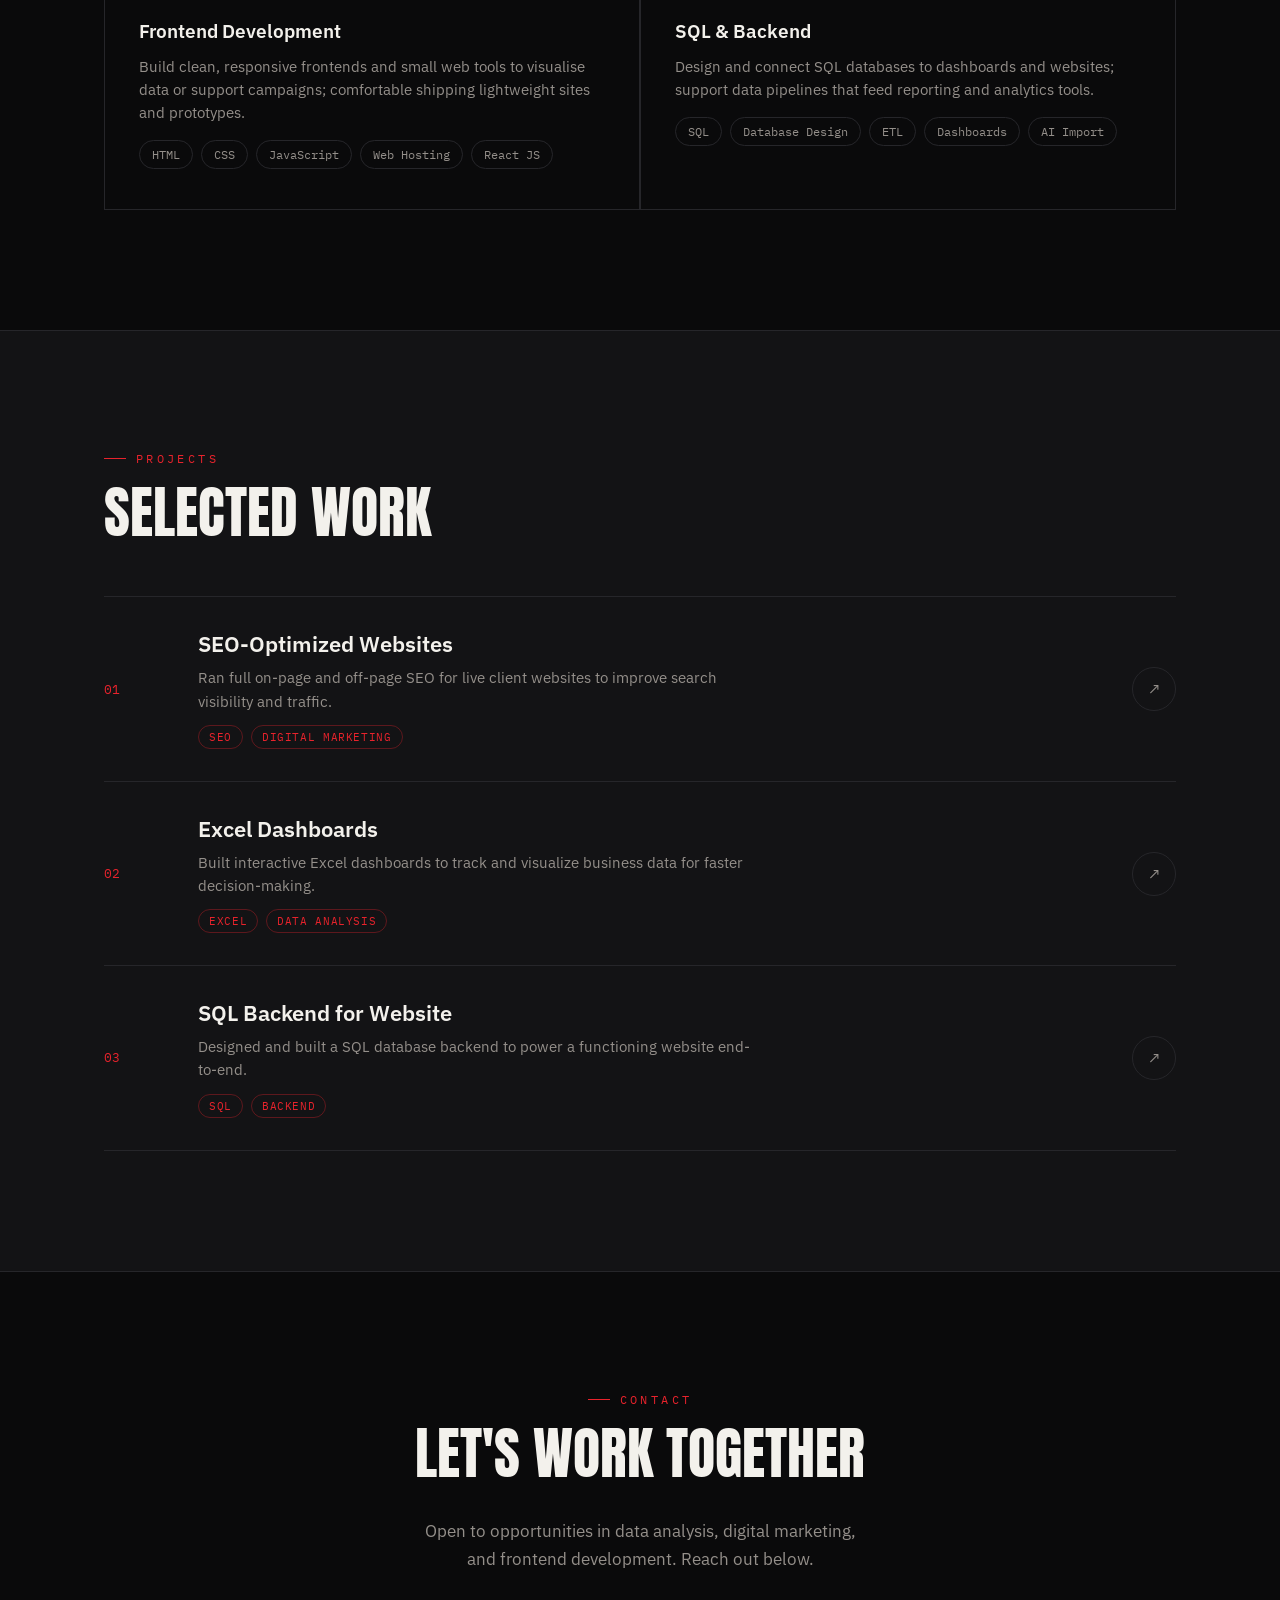
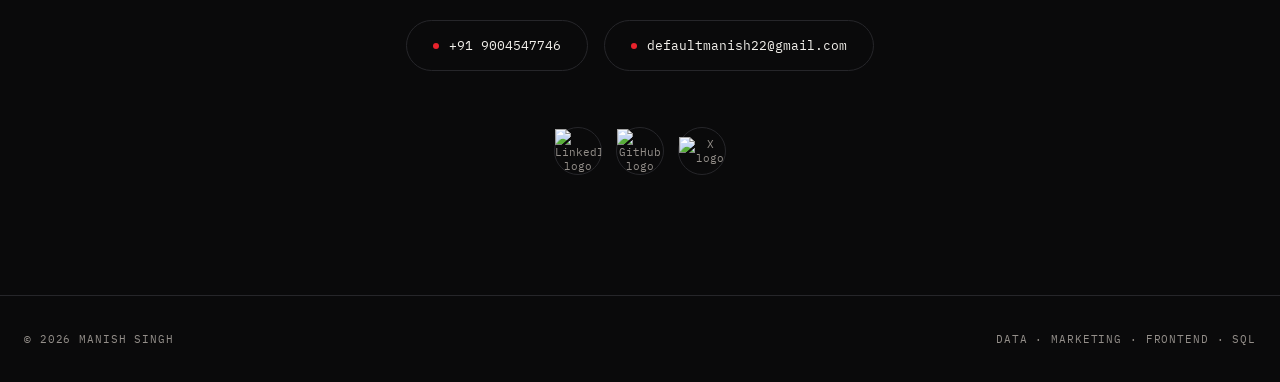
==== commit 1768a162: "Add files via upload" ====
--- a/index.html
+++ b/index.html
@@ -40,9 +40,10 @@
     <p class="hero-role"> Digital Marketing  ·Frontend · SQL · Data &amp; Excel </p>
     <p class="hero-tagline">I turn raw numbers into dashboards, campaigns into results, and ideas into working websites — backend included.</p>
 
-    <div class="hero-cta">
-      <a href="#projects" class="btn btn-solid">View Work</a>
-      <a href="#contact" class="btn btn-outline">Get In Touch</a>
+    <div class="hero-cta hero-cta-grid">
+      <a href="hire.html?type=freelance" class="btn btn-solid">Hire for Freelance Project</a>
+      <a href="https://wa.me/919004547746?text=Hello%20Manish%2C%20I%20would%20like%20to%20discuss%20a%20work%20opportunity." class="btn btn-outline">Hire for Work</a>
+      <a href="hire.html?type=service" class="btn btn-outline">Buy a Service</a>
     </div>
     
   </section>
@@ -118,39 +119,38 @@
         <div class="eyebrow">Skills</div>
         <h2>What can I do for you!</h2>
       </div>
-    </div>
-     <div class="skill-card reveal">
-        <div class="skill-ring">01</div>
-        <h3>Digital Marketing</h3>
-        <p>Plan and run SEO and paid campaigns (Meta &amp; Google Ads); manage campaign budgets, optimisations and measurement to drive growth and ROI.</p>
-        <div class="skill-tags">
-          <span>SEO</span><span>Meta Ads</span><span>SMM</span><span>Analytics</span><span>SEM</span><span>Content Marketing</span>
-        </div>
-    <div class="skills-grid">
-      <div class="skill-card reveal">
-        <div class="skill-ring">02</div>
-        <h3>Data &amp; Excel</h3>
-        <p>Produce MIS reports and interactive Excel dashboards; automate recurring work in Excel and build n8n workflows to streamline reporting and reduce manual effort.</p>
-        <div class="skill-tags">
-          <span>Excel</span><span>Dashboards</span><span>MIS</span><span>n8n</span><span>Automation</span>
-        </div>
-      </div>
-     
-      </div>
-      <div class="skill-card reveal">
-        <div class="skill-ring">03</div>
-        <h3>Frontend Development</h3>
-        <p>Build clean, responsive frontends and small web tools to visualise data or support campaigns; comfortable shipping lightweight sites and prototypes.</p>
-        <div class="skill-tags">
-          <span>HTML</span><span>CSS</span><span>JavaScript</span><span>Web Hosting</span><span>React JS</span>
-        </div>
-      </div>
-      <div class="skill-card reveal">
-        <div class="skill-ring">04</div>
-        <h3>SQL &amp; Backend</h3>
-        <p>Design and connect SQL databases to dashboards and websites; support data pipelines that feed reporting and analytics tools.</p>
-        <div class="skill-tags">
-          <span>SQL</span><span>Database Design</span><span>ETL</span><span>Dashboards</span><span>AI Import</span>
+      <div class="skills-grid">
+        <div class="skill-card reveal">
+          <div class="skill-ring">01</div>
+          <h3>Digital Marketing</h3>
+          <p>Plan and run SEO and paid campaigns (Meta &amp; Google Ads); manage campaign budgets, optimisations and measurement to drive growth and ROI.</p>
+          <div class="skill-tags">
+            <span>SEO</span><span>Meta Ads</span><span>SMM</span><span>Analytics</span><span>SEM</span><span>Content Marketing</span>
+          </div>
+        </div>
+        <div class="skill-card reveal">
+          <div class="skill-ring">02</div>
+          <h3>Data &amp; Excel</h3>
+          <p>Produce MIS reports and interactive Excel dashboards; automate recurring work in Excel and build n8n workflows to streamline reporting and reduce manual effort.</p>
+          <div class="skill-tags">
+            <span>Excel</span><span>Dashboards</span><span>MIS</span><span>n8n</span><span>Automation</span>
+          </div>
+        </div>
+        <div class="skill-card reveal">
+          <div class="skill-ring">03</div>
+          <h3>Frontend Development</h3>
+          <p>Build clean, responsive frontends and small web tools to visualise data or support campaigns; comfortable shipping lightweight sites and prototypes.</p>
+          <div class="skill-tags">
+            <span>HTML</span><span>CSS</span><span>JavaScript</span><span>Web Hosting</span><span>React JS</span>
+          </div>
+        </div>
+        <div class="skill-card reveal">
+          <div class="skill-ring">04</div>
+          <h3>SQL &amp; Backend</h3>
+          <p>Design and connect SQL databases to dashboards and websites; support data pipelines that feed reporting and analytics tools.</p>
+          <div class="skill-tags">
+            <span>SQL</span><span>Database Design</span><span>ETL</span><span>Dashboards</span><span>AI Import</span>
+          </div>
         </div>
       </div>
     </div>
--- a/css/style.css
+++ b/css/style.css
@@ -222,6 +222,20 @@
     flex-wrap:wrap;
     justify-content:center;
   }
+  .hero-cta-grid{
+    display:grid;
+    grid-template-columns:repeat(3, minmax(0, 1fr));
+    gap:16px;
+    width:min(100%, 760px);
+    justify-items:center;
+  }
+  .hero-cta-grid .btn{
+    width:100%;
+    justify-content:center;
+    text-align:center;
+    min-height:52px;
+    padding:14px 18px;
+  }
   .btn{
     font-family:var(--mono);
     font-size:12.5px;
@@ -244,7 +258,60 @@
     border:1px solid var(--line);
     color:var(--text);
   }
-  .btn-outline:hover{border-color:var(--red); color:var(--red); transform:translateY(-2px);}
+.btn-outline:hover{border-color:var(--red); color:var(--red); transform:translateY(-2px);} 
+
+  @media (max-width: 768px){
+    .hero{
+      padding:110px 16px 60px;
+    }
+    .portrait-holder{
+      width:220px;
+      height:220px;
+      margin-bottom:24px;
+    }
+    .hero-role{
+      margin-top:18px;
+      padding:0 8px;
+    }
+    .hero-tagline{
+      margin-top:12px;
+      padding:0 10px;
+    }
+    .hero-cta{
+      margin-top:28px;
+      width:100%;
+    }
+    .hero-cta-grid{
+      grid-template-columns:1fr;
+      width:100%;
+      max-width:360px;
+      gap:12px;
+    }
+    .hero-cta-grid .btn{
+      padding:15px 18px;
+      font-size:11.5px;
+    }
+  }
+
+  @media (max-width: 480px){
+    .hero{
+      padding-top:100px;
+      padding-bottom:48px;
+    }
+    .portrait-holder{
+      width:190px;
+      height:190px;
+    }
+    .hero h1{
+      font-size:clamp(32px, 10vw, 44px);
+    }
+    .hero-role,
+    .hero-tagline{
+      font-size:13px;
+      line-height:1.65;
+      padding:0 2px;
+    }
+  }
 
   .scroll-cue{
     position:absolute;
@@ -260,6 +327,112 @@
     align-items:center;
     gap:10px;
     z-index:2;
+  }
+
+  .hire-page{
+    padding:140px 0 90px;
+  }
+  .hire-card{
+    background:linear-gradient(145deg, rgba(24,24,26,0.95), rgba(10,10,11,0.95));
+    border:1px solid var(--line);
+    border-radius:28px;
+    padding:40px;
+    box-shadow:0 20px 60px rgba(0,0,0,0.28);
+  }
+  .hire-card h1{
+    font-family:var(--display);
+    font-size:clamp(32px, 5vw, 46px);
+    text-transform:uppercase;
+    margin-bottom:16px;
+  }
+  .hire-card .lead{
+    color:var(--muted);
+    max-width:680px;
+    line-height:1.7;
+    margin-bottom:28px;
+  }
+  .hire-options{
+    display:grid;
+    grid-template-columns:repeat(3, minmax(0, 1fr));
+    gap:16px;
+    margin-bottom:30px;
+  }
+  .hire-option{
+    display:block;
+    padding:20px;
+    border:1px solid var(--line);
+    border-radius:18px;
+    background:rgba(255,255,255,0.02);
+    transition:transform .25s, border-color .25s;
+  }
+  .hire-option:hover{
+    transform:translateY(-3px);
+    border-color:var(--red);
+  }
+  .hire-option h3{
+    font-family:var(--mono);
+    font-size:14px;
+    letter-spacing:0.14em;
+    text-transform:uppercase;
+    margin-bottom:10px;
+    color:var(--text);
+  }
+  .hire-option p{
+    color:var(--muted);
+    font-size:14px;
+    line-height:1.6;
+  }
+  .contact-form{
+    display:grid;
+    gap:14px;
+  }
+  .contact-form input,
+  .contact-form textarea{
+    width:100%;
+    padding:14px 16px;
+    border-radius:14px;
+    border:1px solid var(--line);
+    background:rgba(255,255,255,0.03);
+    color:var(--text);
+    font:inherit;
+  }
+  .contact-form input::placeholder,
+  .contact-form textarea::placeholder{color:#7e7a74;}
+  .contact-form textarea{min-height:120px; resize:vertical;}
+  .contact-form button{justify-self:start;}
+
+  @media (max-width: 768px){
+    .hero-cta-grid{
+      grid-template-columns:1fr;
+      width:100%;
+      max-width:360px;
+    }
+    .hire-options{
+      grid-template-columns:1fr;
+    }
+    .hire-card{padding:20px 16px;}
+    .hire-options{
+      grid-template-columns:1fr;
+      gap:12px;
+    }
+    .hire-option{padding:16px;}
+    .contact-form input,
+    .contact-form textarea{
+      padding:13px 14px;
+      font-size:15px;
+    }
+    .contact-form button{
+      width:100%;
+      justify-self:stretch;
+      text-align:center;
+      justify-content:center;
+    }
+  }
+
+  @media (max-width: 480px){
+    .hire-page{padding:120px 0 70px;}
+    .hire-card h1{font-size:clamp(26px, 8vw, 34px);}
+    .hire-card .lead{font-size:14px;}
   }
   .scroll-cue .line{
     width:1px;height:40px;
@@ -381,15 +554,17 @@
   /* ===== SKILLS ===== */
   .skills-grid{
     display:grid;
-    grid-template-columns:repeat(2, 1fr);
+    grid-template-columns:repeat(2, minmax(0, 1fr));
     gap:2px;
     background:var(--line);
     border:1px solid var(--line);
+    overflow:hidden;
   }
   .skill-card{
     background:var(--bg);
     padding:40px 34px;
     transition:background .3s;
+    min-width:0;
   }
   .skill-card:hover{background:var(--bg-card);}
   .skill-ring{
@@ -554,7 +729,7 @@
     padding-bottom:80px;
   }
   .page-hero{
-    padding:70px 0 40px;
+    padding:70px 0 56px;
   }
   .page-hero h1{
     font-family:var(--display);
@@ -572,11 +747,22 @@
     line-height:1.7;
     margin-bottom:24px;
   }
+  .page-hero .hero-cta{
+    margin-bottom:32px;
+  }
   .insight-grid{
     display:grid;
     grid-template-columns:1.1fr 0.9fr;
     gap:24px;
-    margin-bottom:34px;
+    margin-bottom:48px;
+  }
+  .gallery-action{
+    margin-top:28px;
+    display:flex;
+    justify-content:center;
+  }
+  .gallery-action .btn{
+    min-width:220px;
   }
   .insight-card{
     background:linear-gradient(145deg, rgba(255,255,255,0.03), rgba(255,255,255,0.01));
@@ -629,7 +815,7 @@
     color:#f1ece6;
     background:rgba(10,10,11,0.34);
   }
-  .gallery-section{padding-top:20px; padding-bottom:40px;}
+  .gallery-section{padding-top:24px; padding-bottom:40px;}
   .gallery-grid{
     display:grid;
     grid-template-columns:repeat(3, minmax(0, 1fr));
@@ -668,6 +854,7 @@
   @media (max-width:820px){
     .about-grid{grid-template-columns:1fr; gap:40px;}
     .skills-grid{grid-template-columns:1fr;}
+    .skill-card{padding:28px 22px;}
     .insight-grid{grid-template-columns:1fr;}
     .gallery-grid{grid-template-columns:1fr 1fr;}
     section{padding:80px 0;}
@@ -677,6 +864,11 @@
   }
   @media (max-width:680px){
     .gallery-grid{grid-template-columns:1fr;}
+    .skill-card{padding:22px 16px;}
+    .skill-card h3{font-size:17px;}
+    .skill-card p{font-size:13px; line-height:1.65;}
+    .skill-tags{gap:7px; margin-top:14px;}
+    .skill-tags span{font-size:10.5px; padding:6px 10px;}
     .insight-grid{gap:18px;}
     .insight-card{padding:18px;}
     .page-hero{
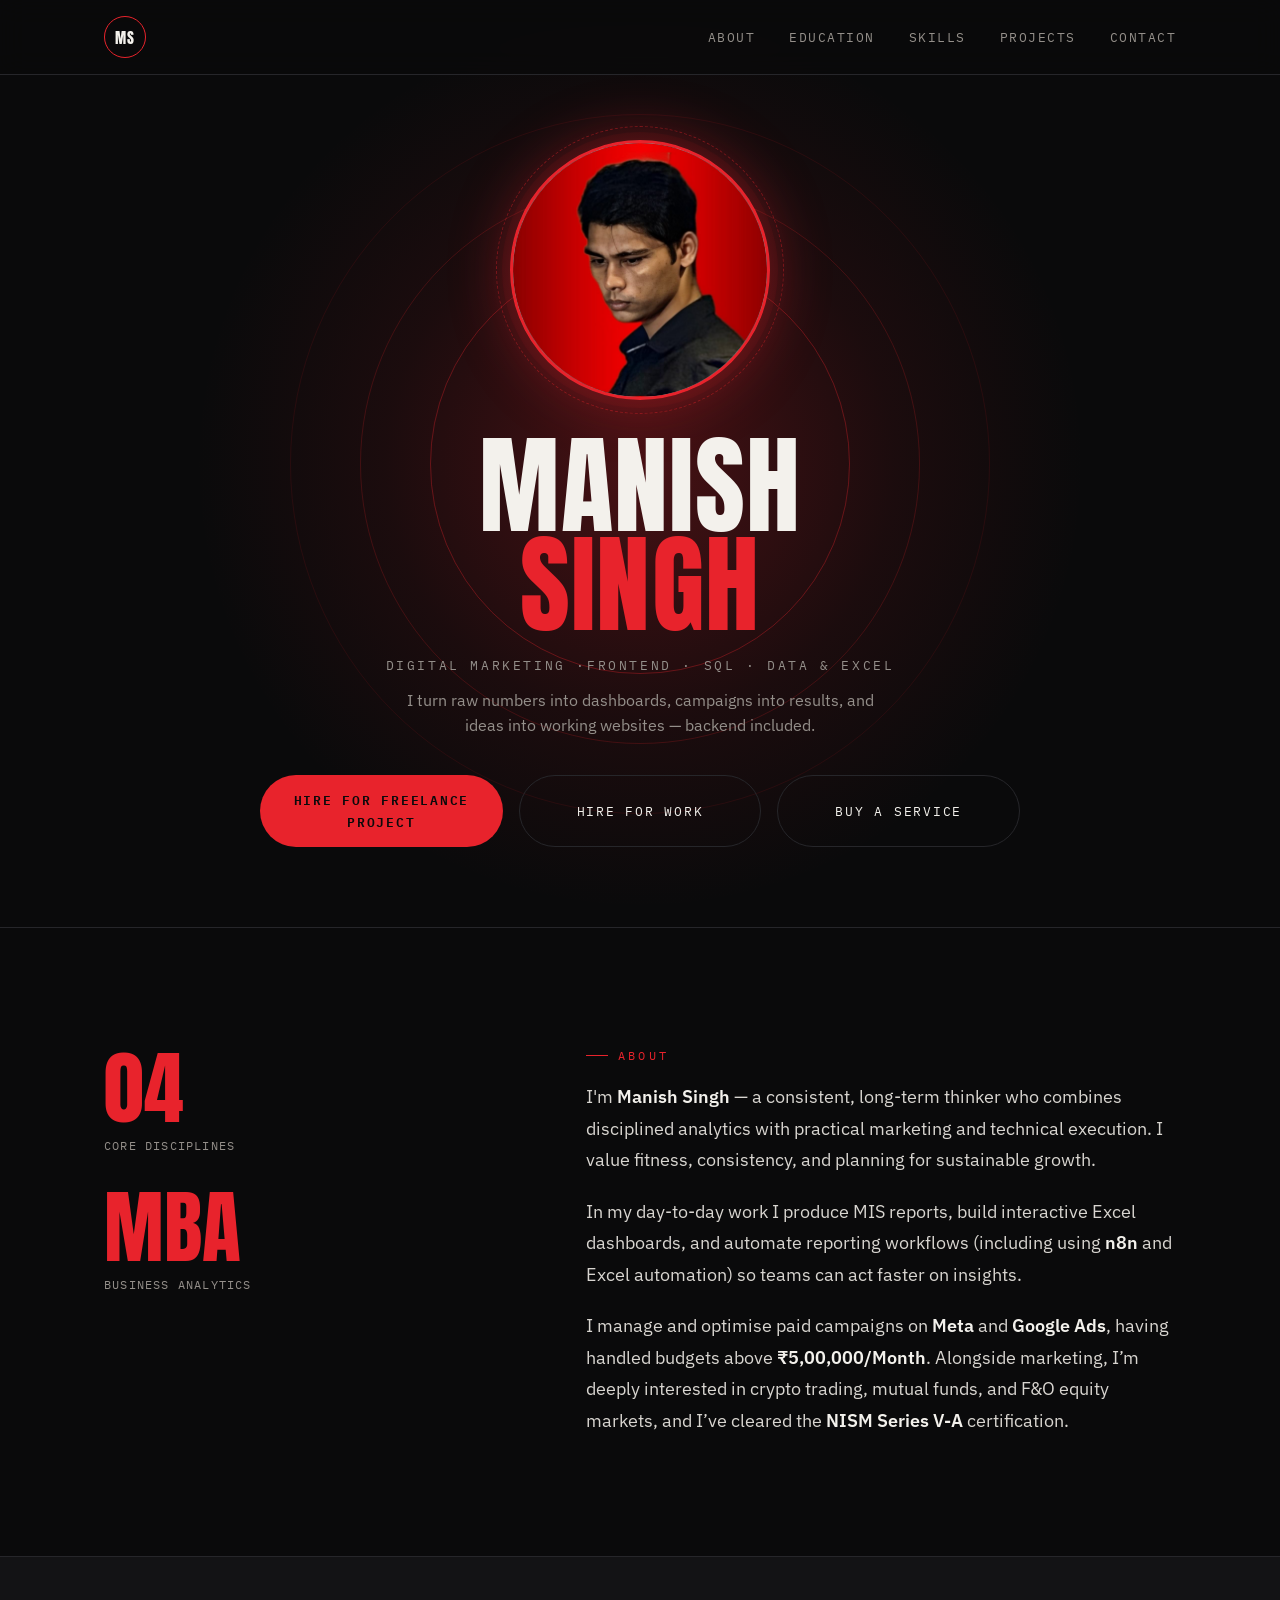
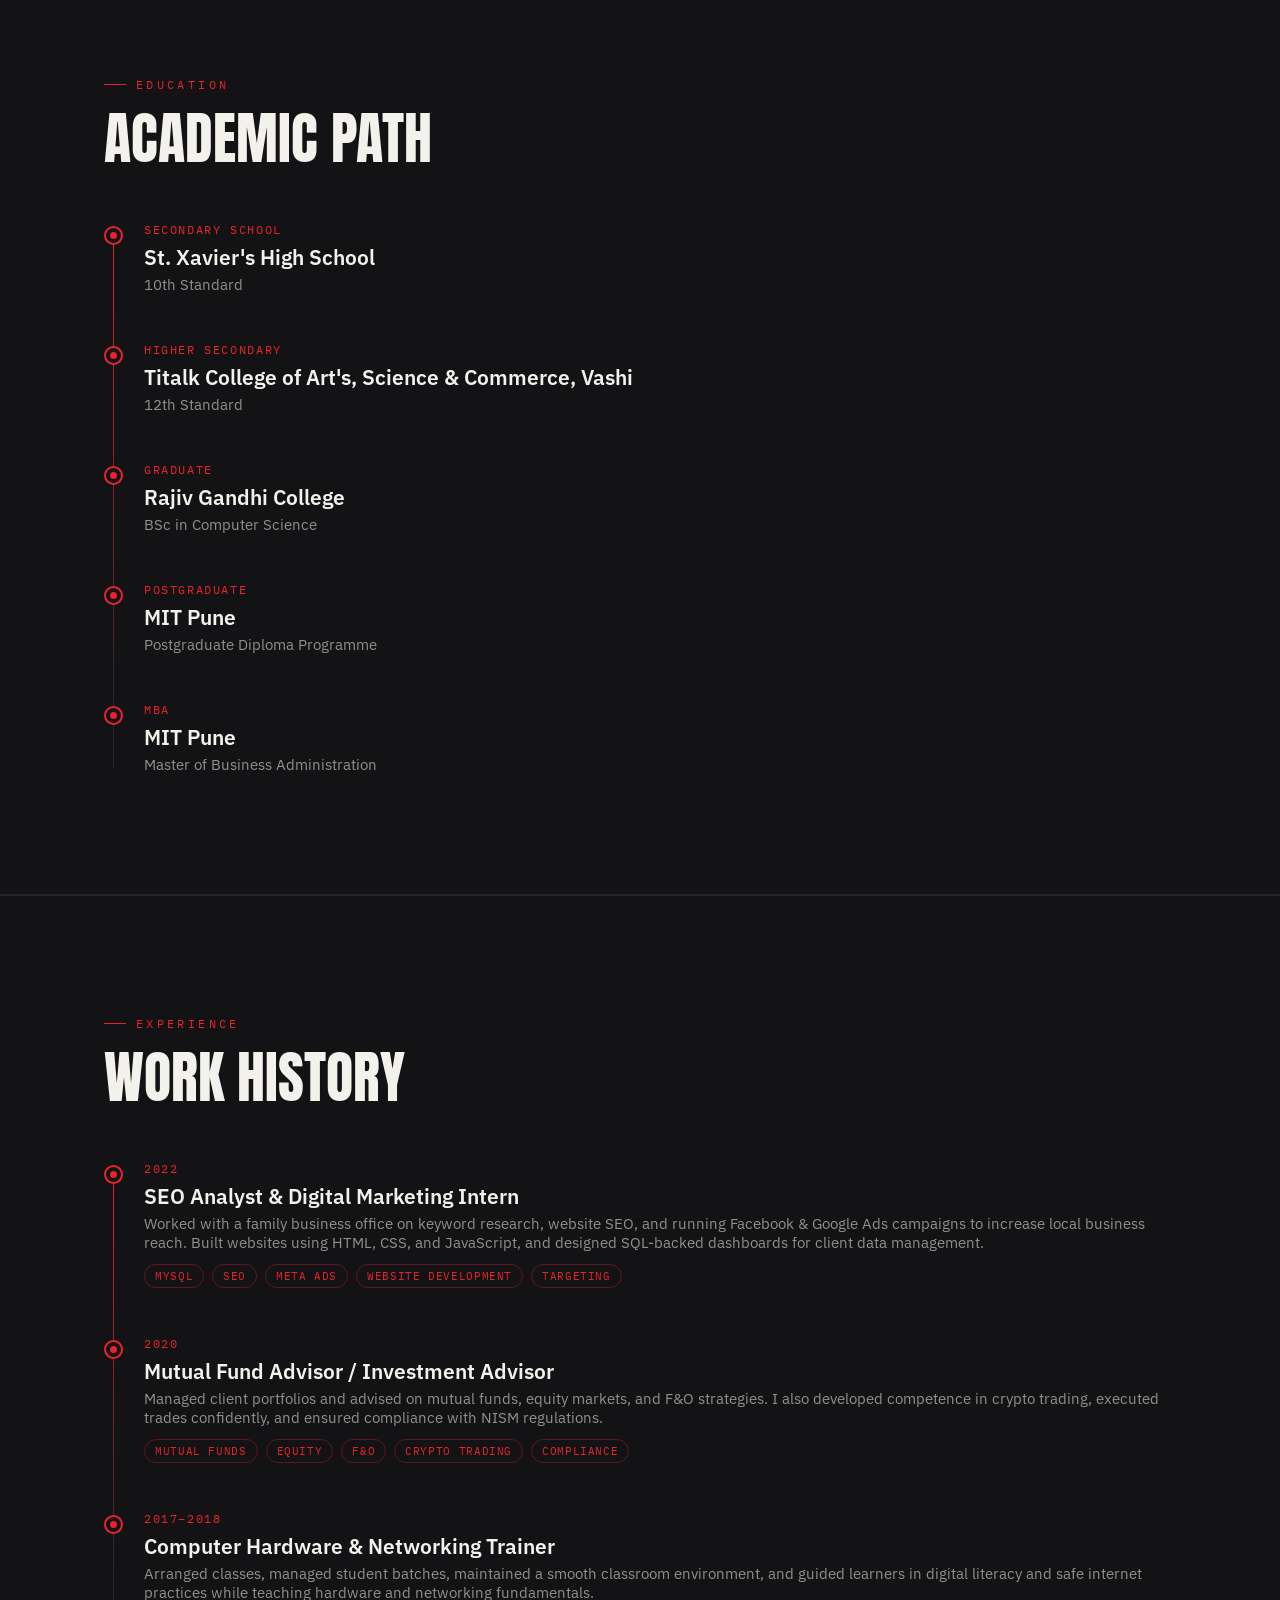
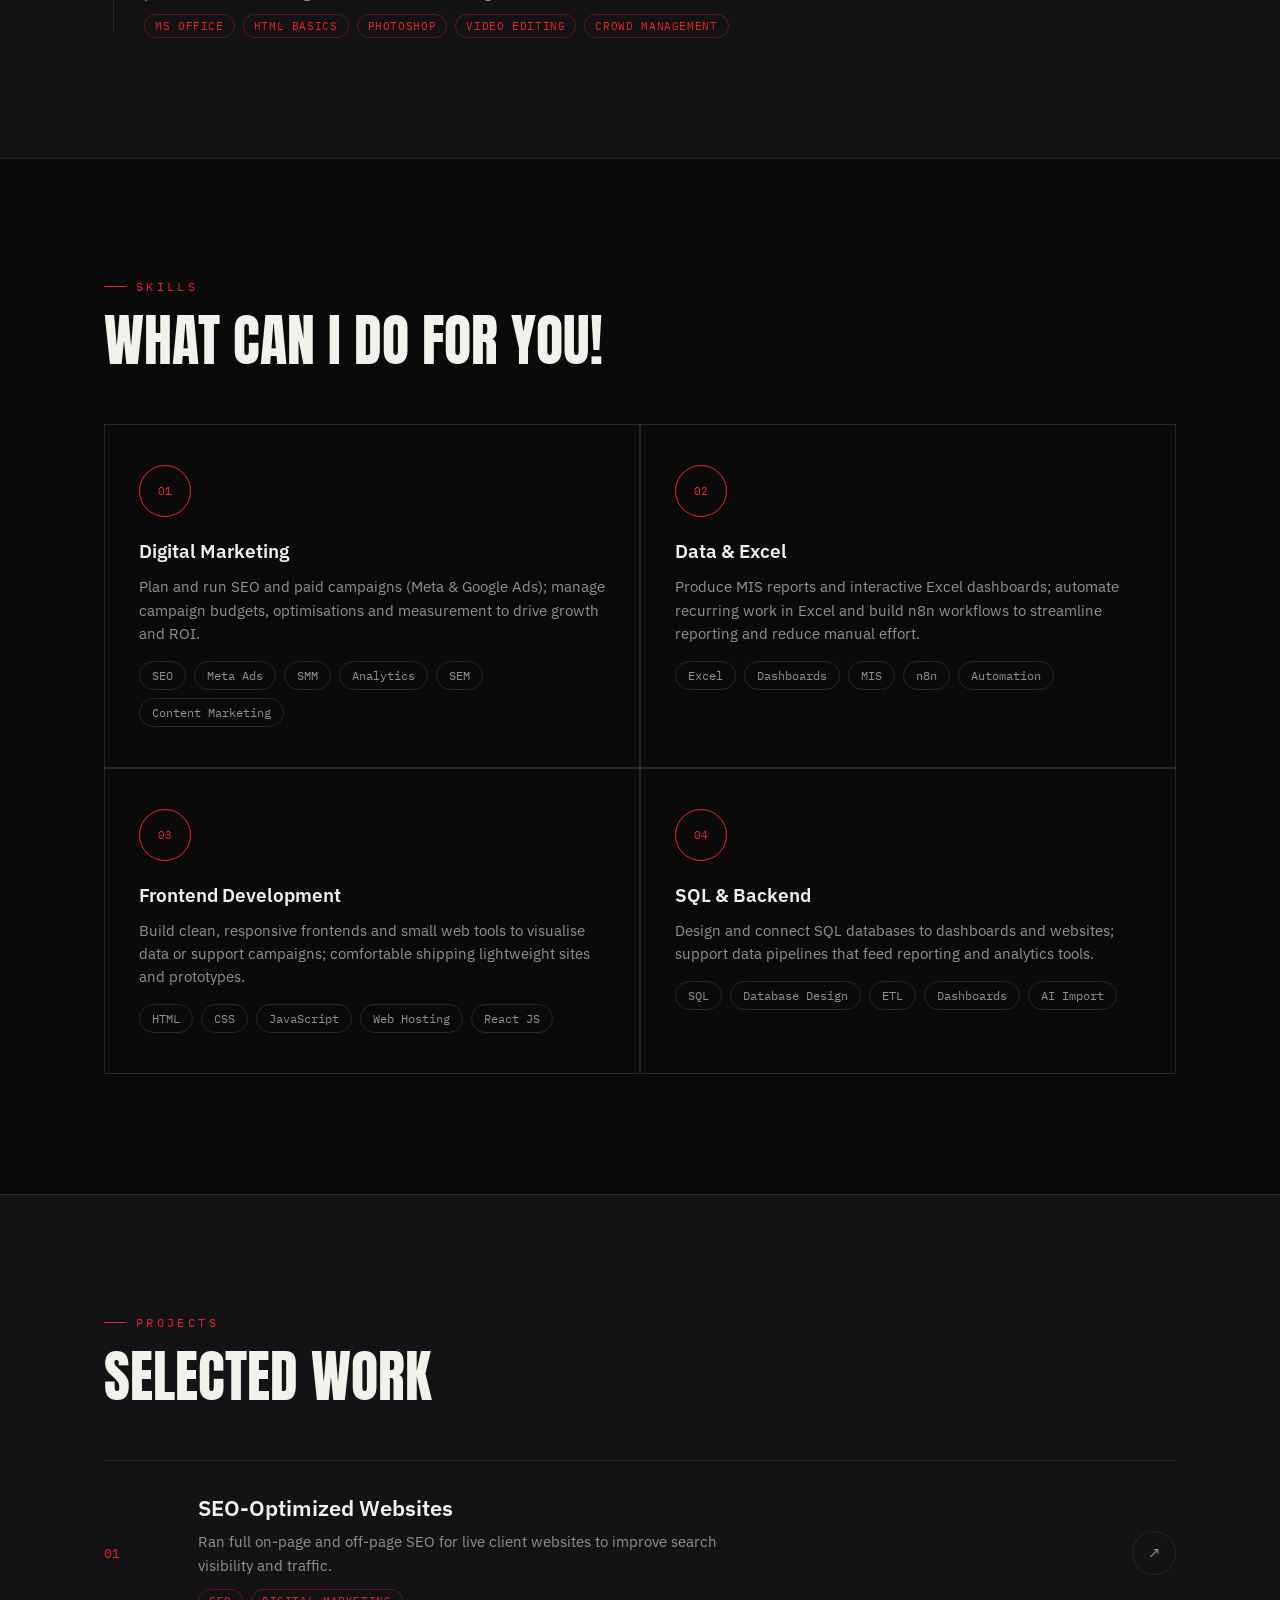
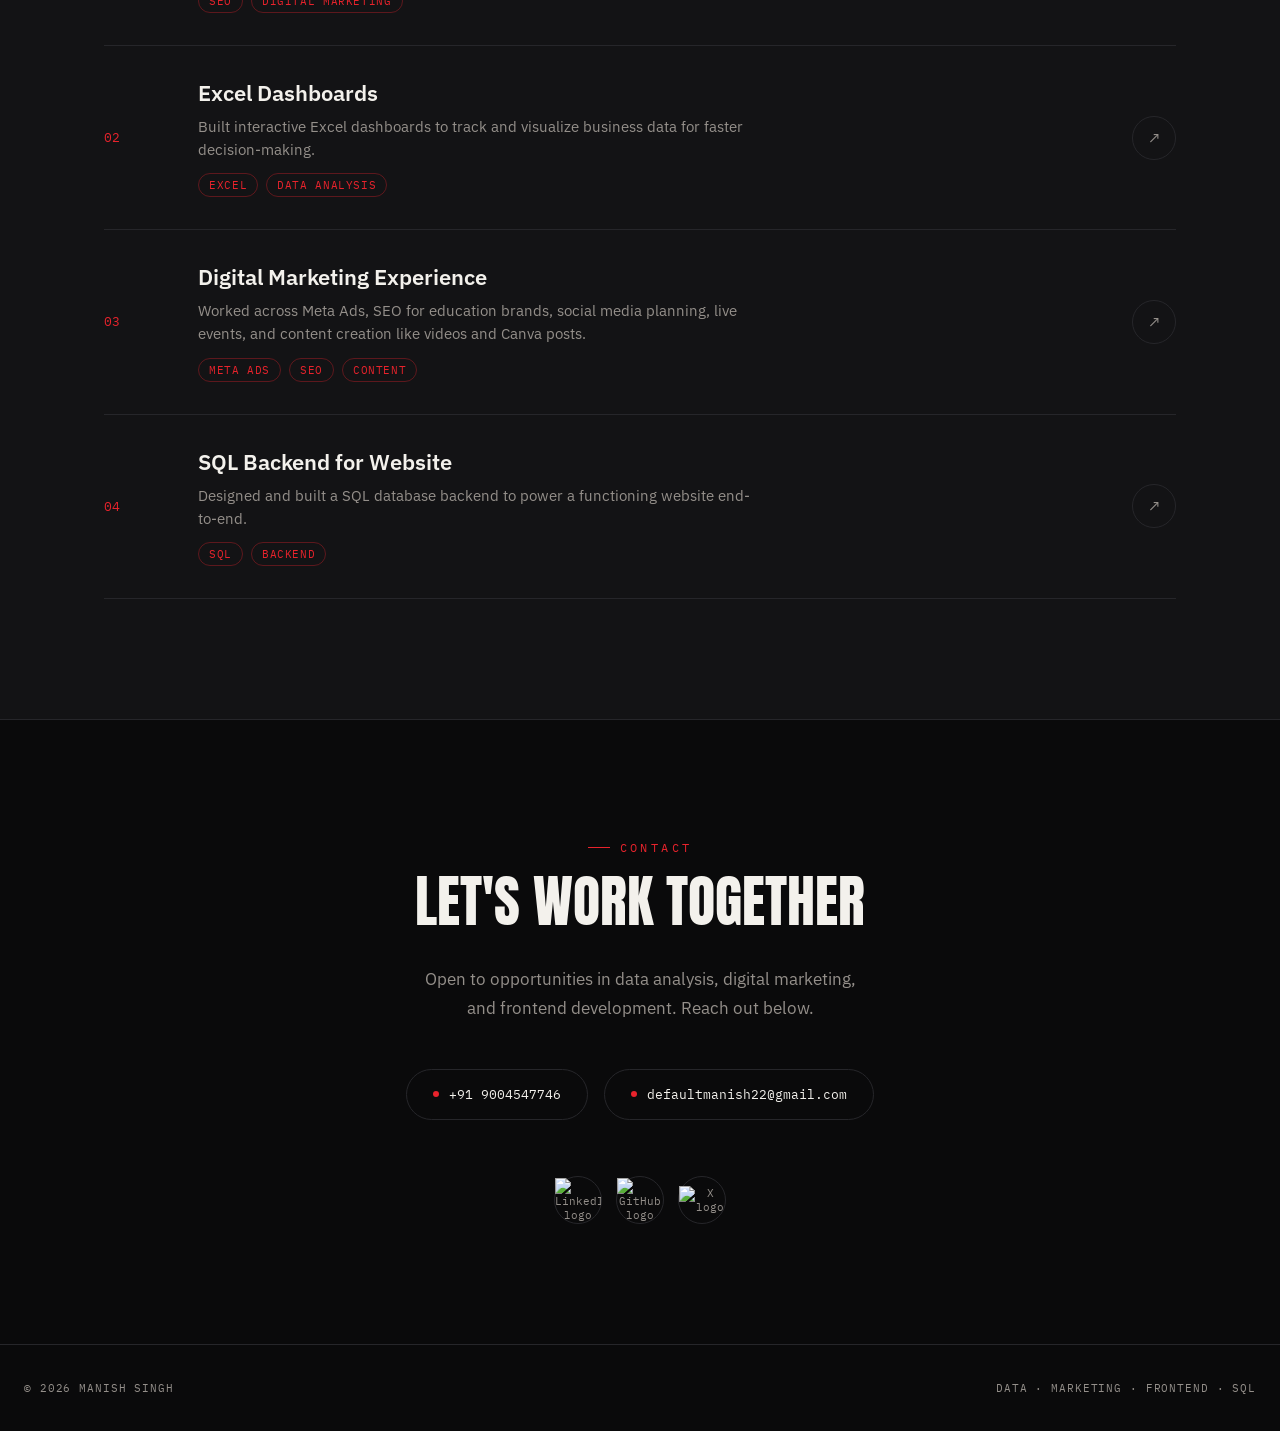
==== commit 7b20b827: "Add files via upload" ====
--- a/index.html
+++ b/index.html
@@ -65,7 +65,7 @@
         <div class="eyebrow">About</div>
         <p>I'm <strong>Manish Singh</strong> — a consistent, long-term thinker who combines disciplined analytics with practical marketing and technical execution. I value fitness, consistency, and planning for sustainable growth.</p>
         <p>In my day-to-day work I produce MIS reports, build interactive Excel dashboards, and automate reporting workflows (including using <strong>n8n</strong> and Excel automation) so teams can act faster on insights.</p>
-        <p>I manage and optimise paid campaigns on <strong>Meta</strong> and <strong>Google Ads</strong>, having handled budgets above <strong>₹5,00,000/Month</strong>. My background also includes client advisory and training roles, which shape how I communicate data-driven recommendations clearly.</p>
+        <p>I manage and optimise paid campaigns on <strong>Meta</strong> and <strong>Google Ads</strong>, having handled budgets above <strong>₹5,00,000/Month</strong>. Alongside marketing, I’m deeply interested in crypto trading, mutual funds, and F&amp;O equity markets, and I’ve cleared the <strong>NISM Series V-A</strong> certification.</p>
       </div>
     </div>
   </section>
@@ -107,6 +107,39 @@
           <span class="t-year">MBA</span>
           <h3>MIT Pune</h3>
           <p>Master of Business Administration</p>
+        </div>
+      </div>
+    </div>
+  </section>
+
+  <!-- EXPERIENCE -->
+  <section class="experience">
+    <div class="wrap">
+      <div class="section-head reveal">
+        <div class="eyebrow">Experience</div>
+        <h2>Work history</h2>
+      </div>
+      <div class="timeline">
+        <div class="t-item reveal">
+          <div class="t-node"></div>
+          <span class="t-year">2022</span>
+          <h3>SEO Analyst &amp; Digital Marketing Intern</h3>
+          <p>Worked with a family business office on keyword research, website SEO, and running Facebook &amp; Google Ads campaigns to increase local business reach. Built websites using HTML, CSS, and JavaScript, and designed SQL-backed dashboards for client data management.</p>
+          <div class="project-tags"><span>MySQL</span><span>SEO</span><span>Meta Ads</span><span>Website Development</span><span>Targeting</span></div>
+        </div>
+        <div class="t-item reveal">
+          <div class="t-node"></div>
+          <span class="t-year">2020</span>
+          <h3>Mutual Fund Advisor / Investment Advisor</h3>
+          <p>Managed client portfolios and advised on mutual funds, equity markets, and F&amp;O strategies. I also developed competence in crypto trading, executed trades confidently, and ensured compliance with NISM regulations.</p>
+          <div class="project-tags"><span>Mutual Funds</span><span>Equity</span><span>F&amp;O</span><span>Crypto Trading</span><span>Compliance</span></div>
+        </div>
+        <div class="t-item reveal">
+          <div class="t-node"></div>
+          <span class="t-year">2017–2018</span>
+          <h3>Computer Hardware &amp; Networking Trainer</h3>
+          <p>Arranged classes, managed student batches, maintained a smooth classroom environment, and guided learners in digital literacy and safe internet practices while teaching hardware and networking fundamentals.</p>
+          <div class="project-tags"><span>MS Office</span><span>HTML Basics</span><span>Photoshop</span><span>Video Editing</span><span>Crowd Management</span></div>
         </div>
       </div>
     </div>
@@ -182,8 +215,17 @@
           </div>
           <div class="project-arrow">↗</div>
         </a>
+        <a href="digital-marketing.html" class="project-row reveal" style="cursor:pointer;">
+          <span class="project-index">03</span>
+          <div class="project-info">
+            <h3>Digital Marketing Experience</h3>
+            <p>Worked across Meta Ads, SEO for education brands, social media planning, live events, and content creation like videos and Canva posts.</p>
+            <div class="project-tags"><span>Meta Ads</span><span>SEO</span><span>Content</span></div>
+          </div>
+          <div class="project-arrow">↗</div>
+        </a>
         <div class="project-row reveal">
-          <span class="project-index">03</span>
+          <span class="project-index">04</span>
           <div class="project-info">
             <h3>SQL Backend for Website</h3>
             <p>Designed and built a SQL database backend to power a functioning website end-to-end.</p>
--- a/css/style.css
+++ b/css/style.css
@@ -499,7 +499,7 @@
   .about-copy strong{color:var(--text); font-weight:600;}
 
   /* ===== EDUCATION - timeline ===== */
-  .education{background:var(--bg-alt); border-top:1px solid var(--line); border-bottom:1px solid var(--line);}
+  .education, .experience{background:var(--bg-alt); border-top:1px solid var(--line); border-bottom:1px solid var(--line);}
   .timeline{
     position:relative;
     padding-left:40px;
@@ -821,6 +821,32 @@
     grid-template-columns:repeat(3, minmax(0, 1fr));
     gap:24px;
   }
+  .service-grid{
+    display:grid;
+    grid-template-columns:repeat(2, minmax(0, 1fr));
+    gap:20px;
+  }
+  .metric-row{
+    display:flex;
+    flex-wrap:wrap;
+    gap:10px;
+    margin-top:16px;
+  }
+  .metric-pill{
+    font-family:var(--mono);
+    font-size:11px;
+    letter-spacing:0.08em;
+    text-transform:uppercase;
+    padding:8px 12px;
+    border:1px solid rgba(255,255,255,0.14);
+    border-radius:999px;
+    color:#f1ece6;
+    background:rgba(10,10,11,0.34);
+  }
+  .spotlight-section{
+    padding-top:12px;
+    padding-bottom:40px;
+  }
   .gallery-card{
     background:linear-gradient(180deg, rgba(255,255,255,0.03), rgba(255,255,255,0.01));
     border:1px solid var(--line);
@@ -857,6 +883,7 @@
     .skill-card{padding:28px 22px;}
     .insight-grid{grid-template-columns:1fr;}
     .gallery-grid{grid-template-columns:1fr 1fr;}
+    .service-grid{grid-template-columns:1fr;}
     section{padding:80px 0;}
     .section-head h2{font-size:clamp(28px, 5vw, 56px);}
     .about-stat{font-size:clamp(54px, 12vw, 80px);}
@@ -864,6 +891,7 @@
   }
   @media (max-width:680px){
     .gallery-grid{grid-template-columns:1fr;}
+    .service-grid{grid-template-columns:1fr;}
     .skill-card{padding:22px 16px;}
     .skill-card h3{font-size:17px;}
     .skill-card p{font-size:13px; line-height:1.65;}
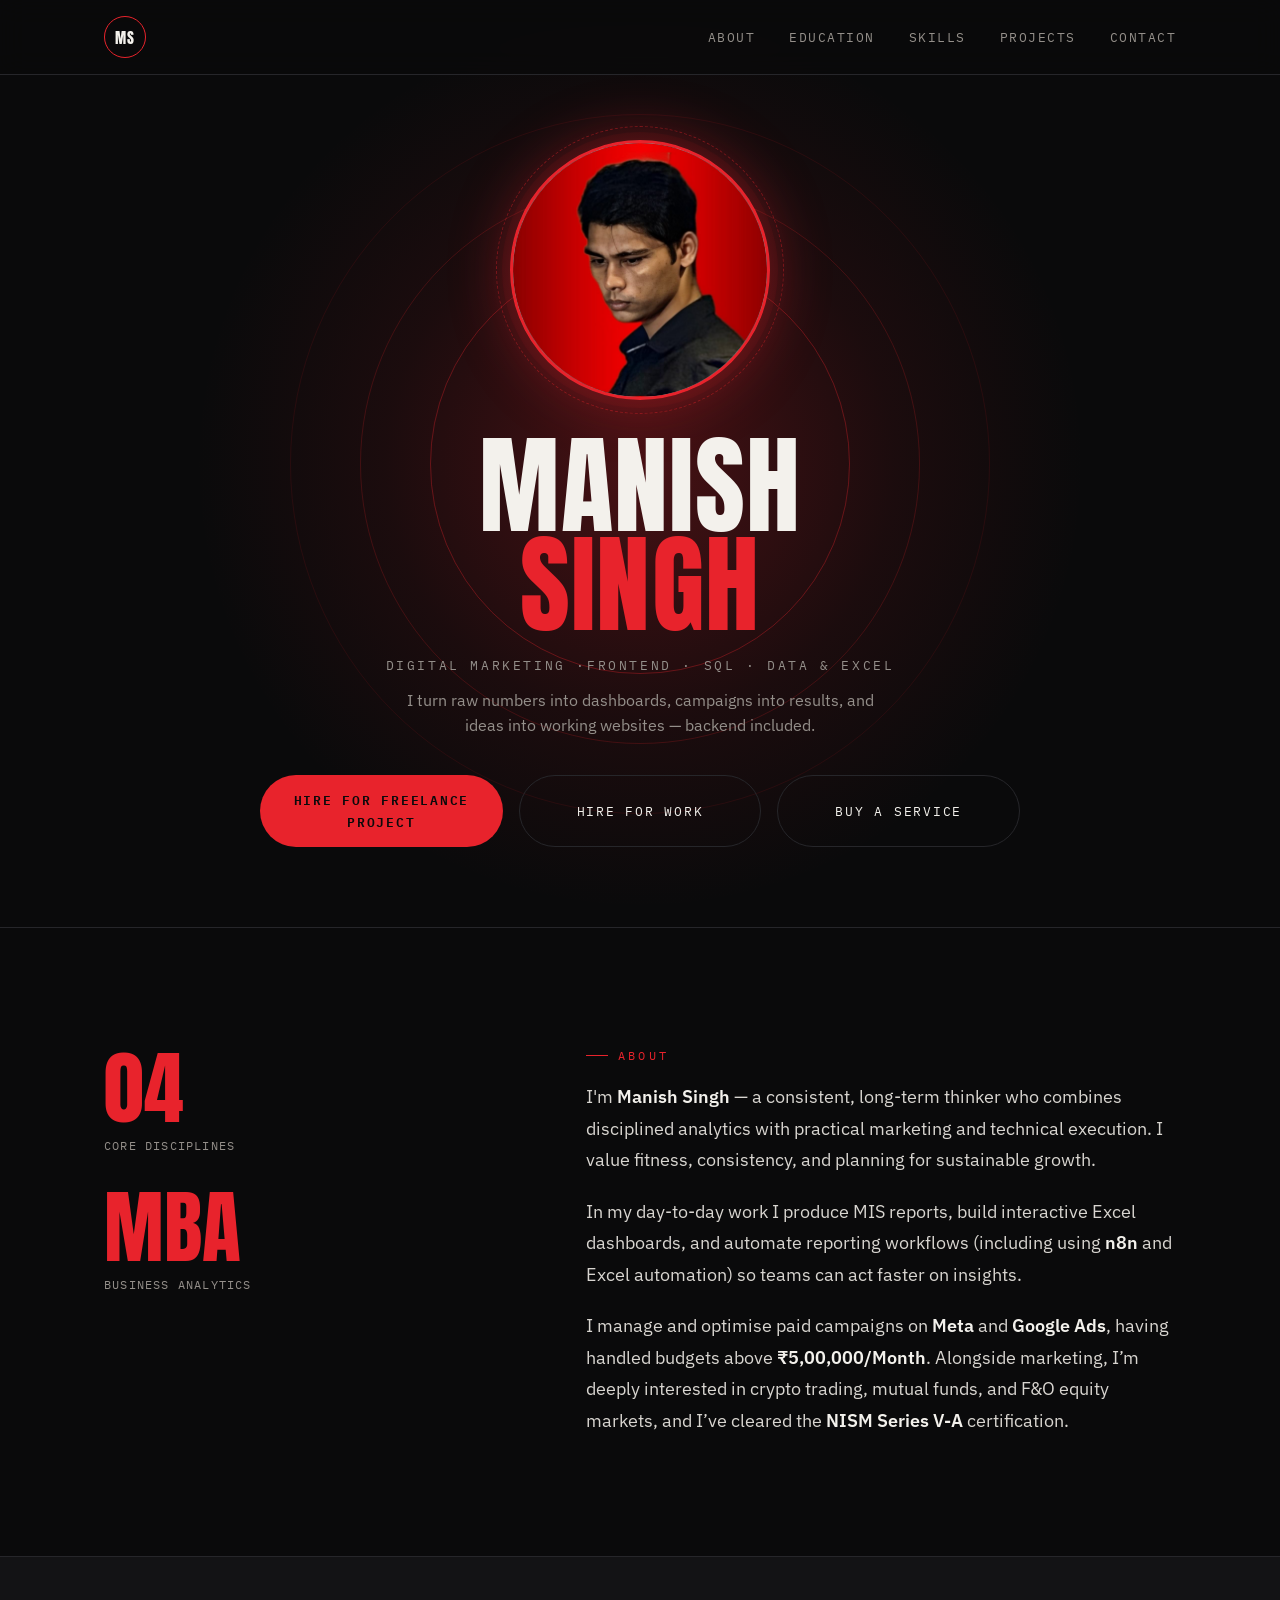
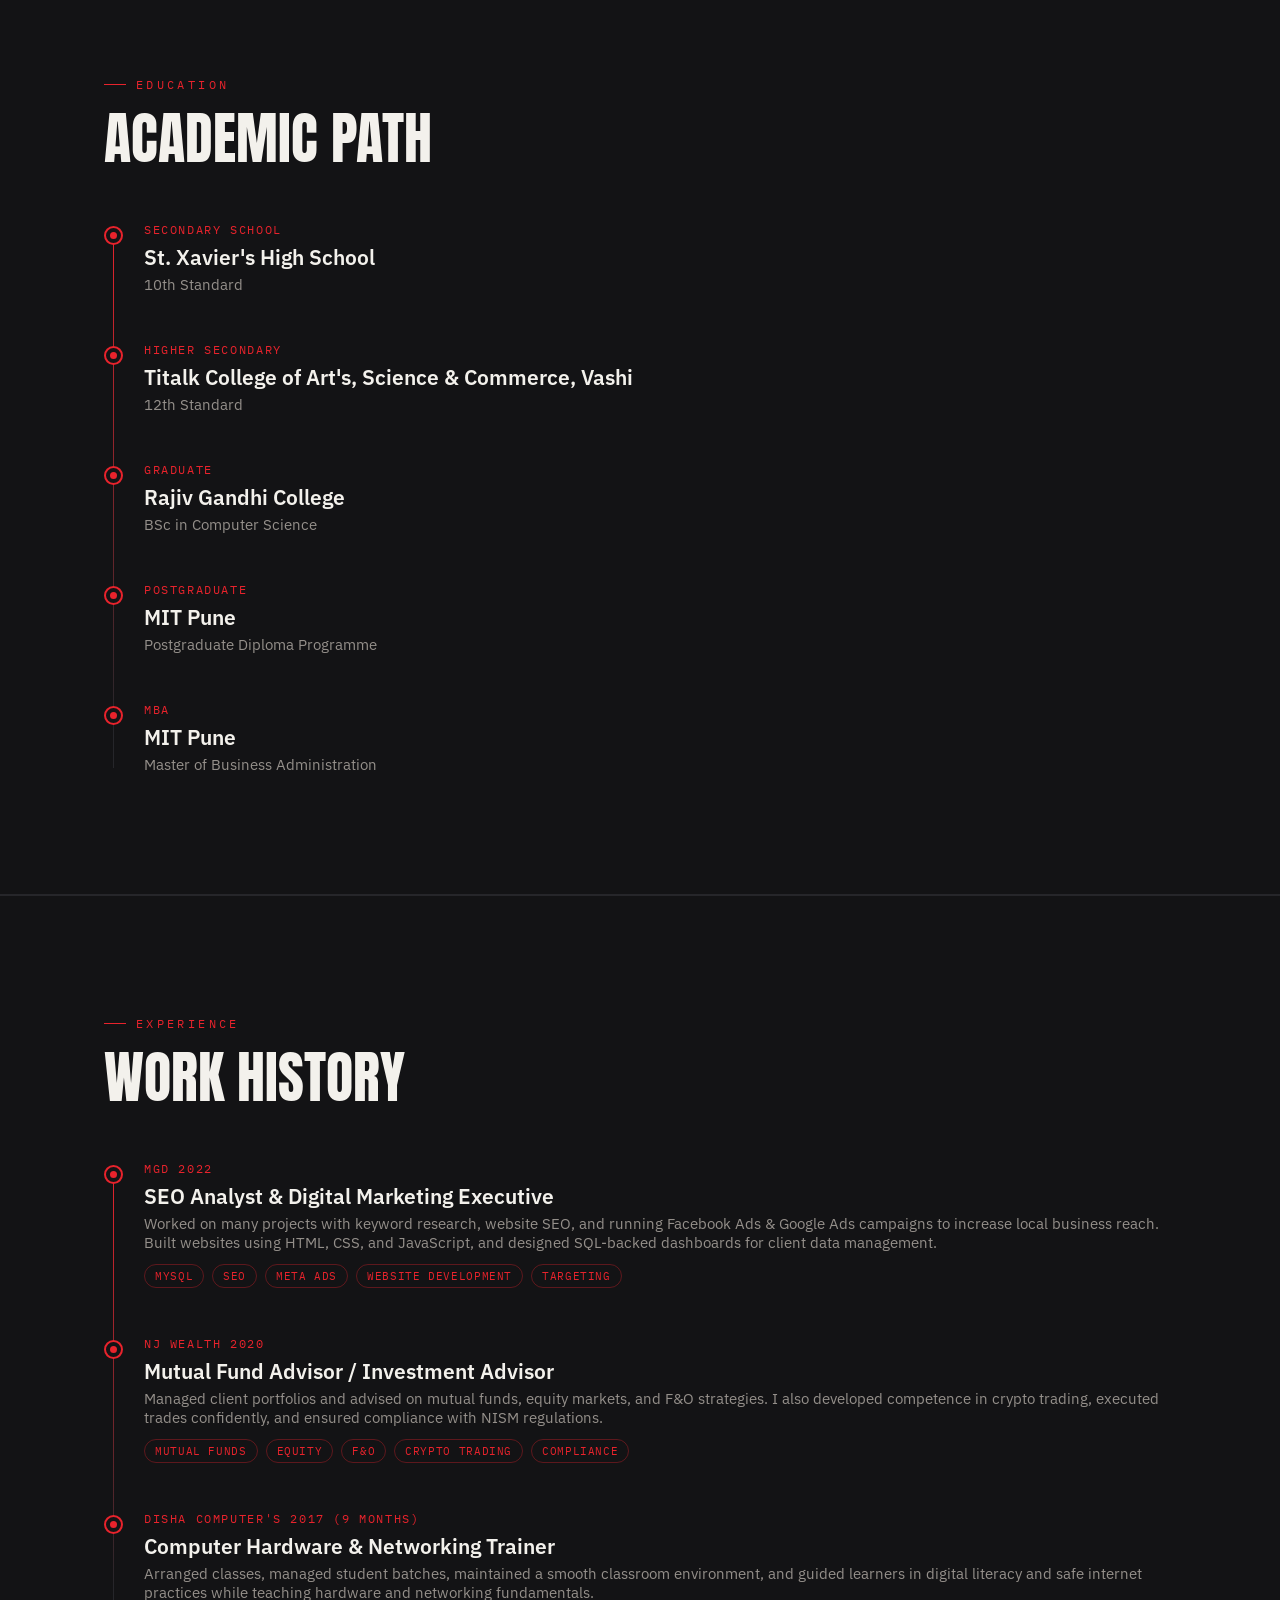
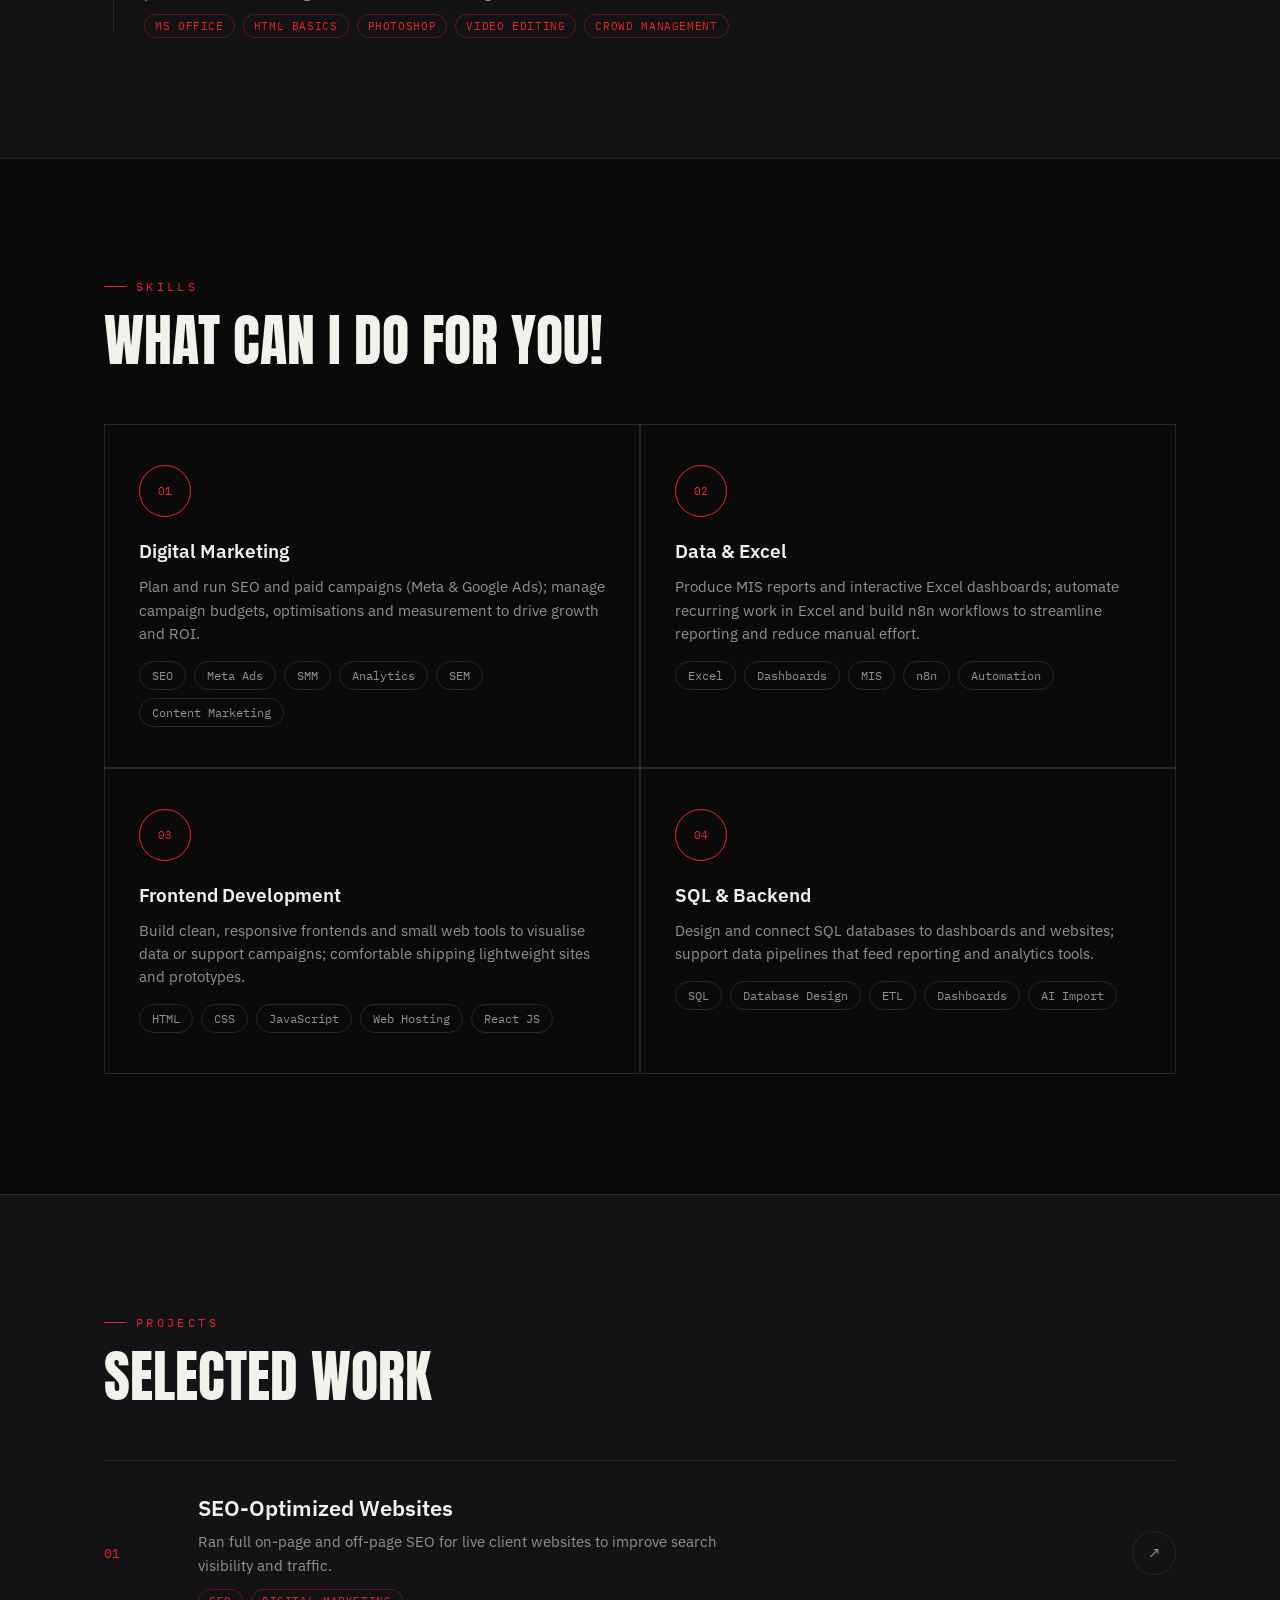
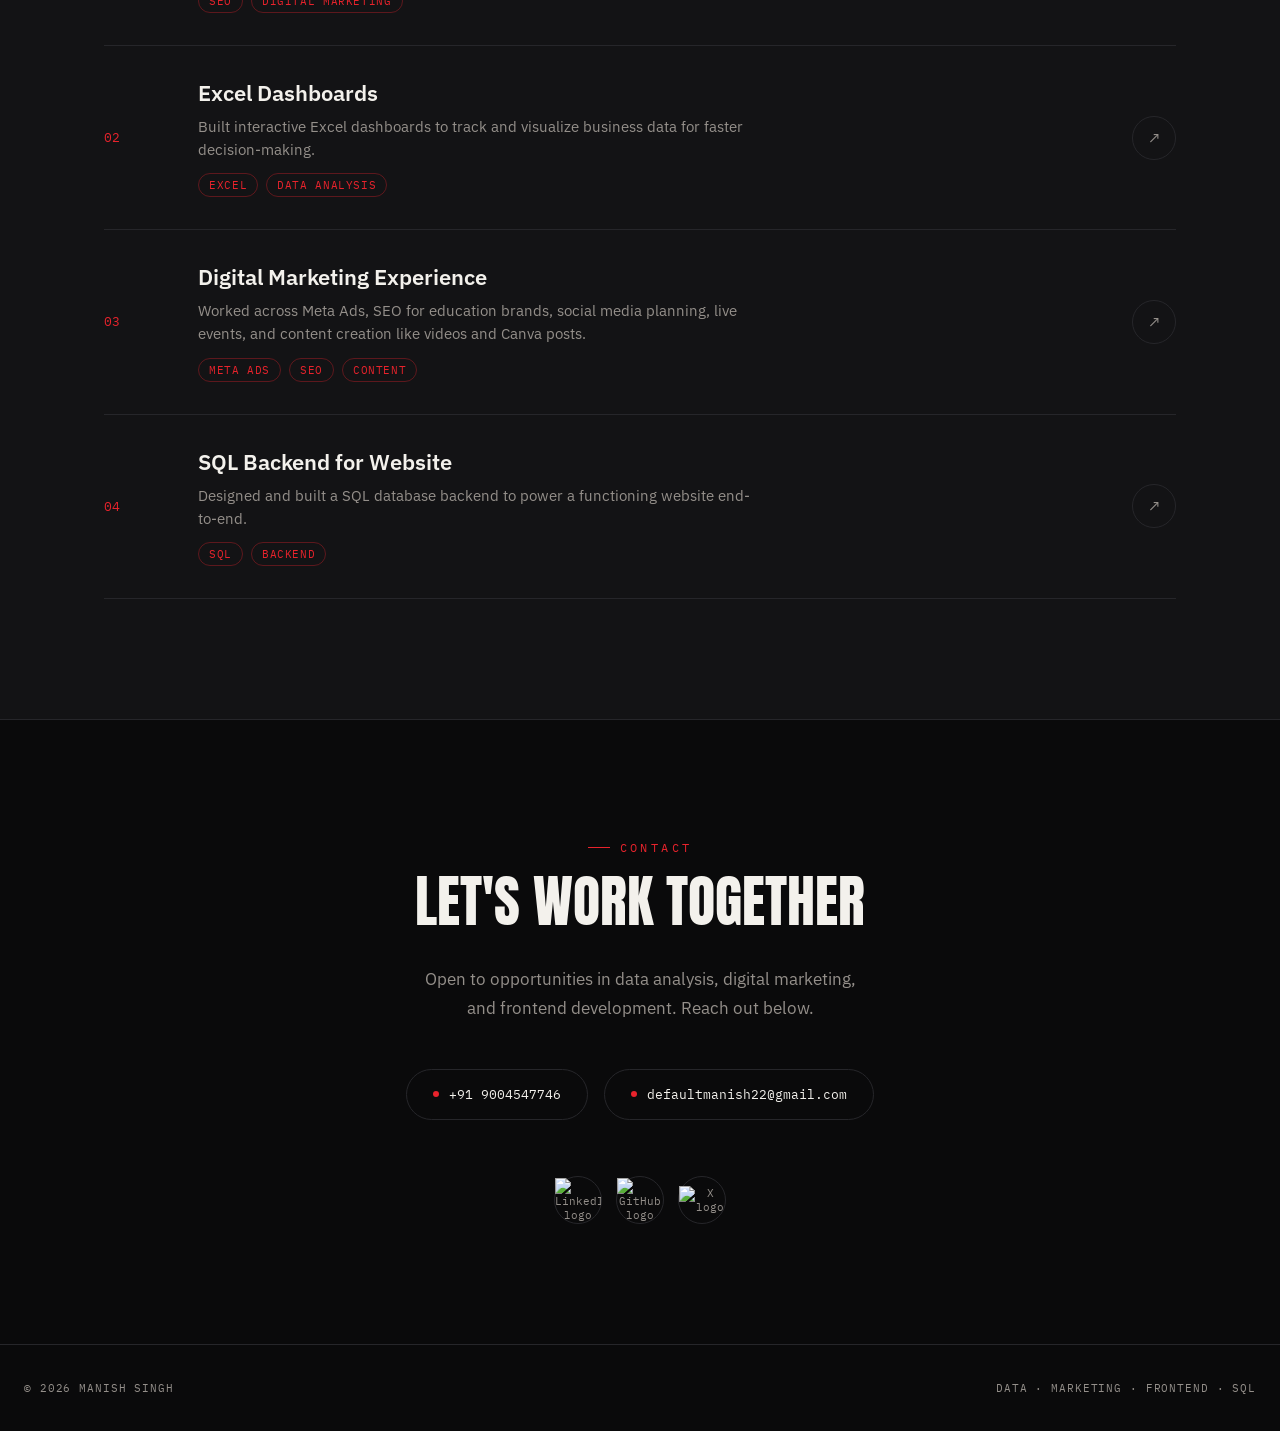
==== commit 236c01fe: "Update index.html" ====
--- a/index.html
+++ b/index.html
@@ -122,21 +122,21 @@
       <div class="timeline">
         <div class="t-item reveal">
           <div class="t-node"></div>
-          <span class="t-year">2022</span>
-          <h3>SEO Analyst &amp; Digital Marketing Intern</h3>
-          <p>Worked with a family business office on keyword research, website SEO, and running Facebook &amp; Google Ads campaigns to increase local business reach. Built websites using HTML, CSS, and JavaScript, and designed SQL-backed dashboards for client data management.</p>
+          <span class="t-year">MGD 2022</span>
+          <h3>SEO Analyst &amp; Digital Marketing Executive</h3>
+          <p> Worked on many projects with keyword research, website SEO, and running Facebook Ads &amp; Google Ads campaigns to increase local business reach. Built websites using HTML, CSS, and JavaScript, and designed SQL-backed dashboards for client data management.</p>
           <div class="project-tags"><span>MySQL</span><span>SEO</span><span>Meta Ads</span><span>Website Development</span><span>Targeting</span></div>
         </div>
         <div class="t-item reveal">
           <div class="t-node"></div>
-          <span class="t-year">2020</span>
+          <span class="t-year">Nj Wealth 2020</span>
           <h3>Mutual Fund Advisor / Investment Advisor</h3>
           <p>Managed client portfolios and advised on mutual funds, equity markets, and F&amp;O strategies. I also developed competence in crypto trading, executed trades confidently, and ensured compliance with NISM regulations.</p>
           <div class="project-tags"><span>Mutual Funds</span><span>Equity</span><span>F&amp;O</span><span>Crypto Trading</span><span>Compliance</span></div>
         </div>
         <div class="t-item reveal">
           <div class="t-node"></div>
-          <span class="t-year">2017–2018</span>
+          <span class="t-year"> Disha Computer's 2017 (9 Months)</span>
           <h3>Computer Hardware &amp; Networking Trainer</h3>
           <p>Arranged classes, managed student batches, maintained a smooth classroom environment, and guided learners in digital literacy and safe internet practices while teaching hardware and networking fundamentals.</p>
           <div class="project-tags"><span>MS Office</span><span>HTML Basics</span><span>Photoshop</span><span>Video Editing</span><span>Crowd Management</span></div>
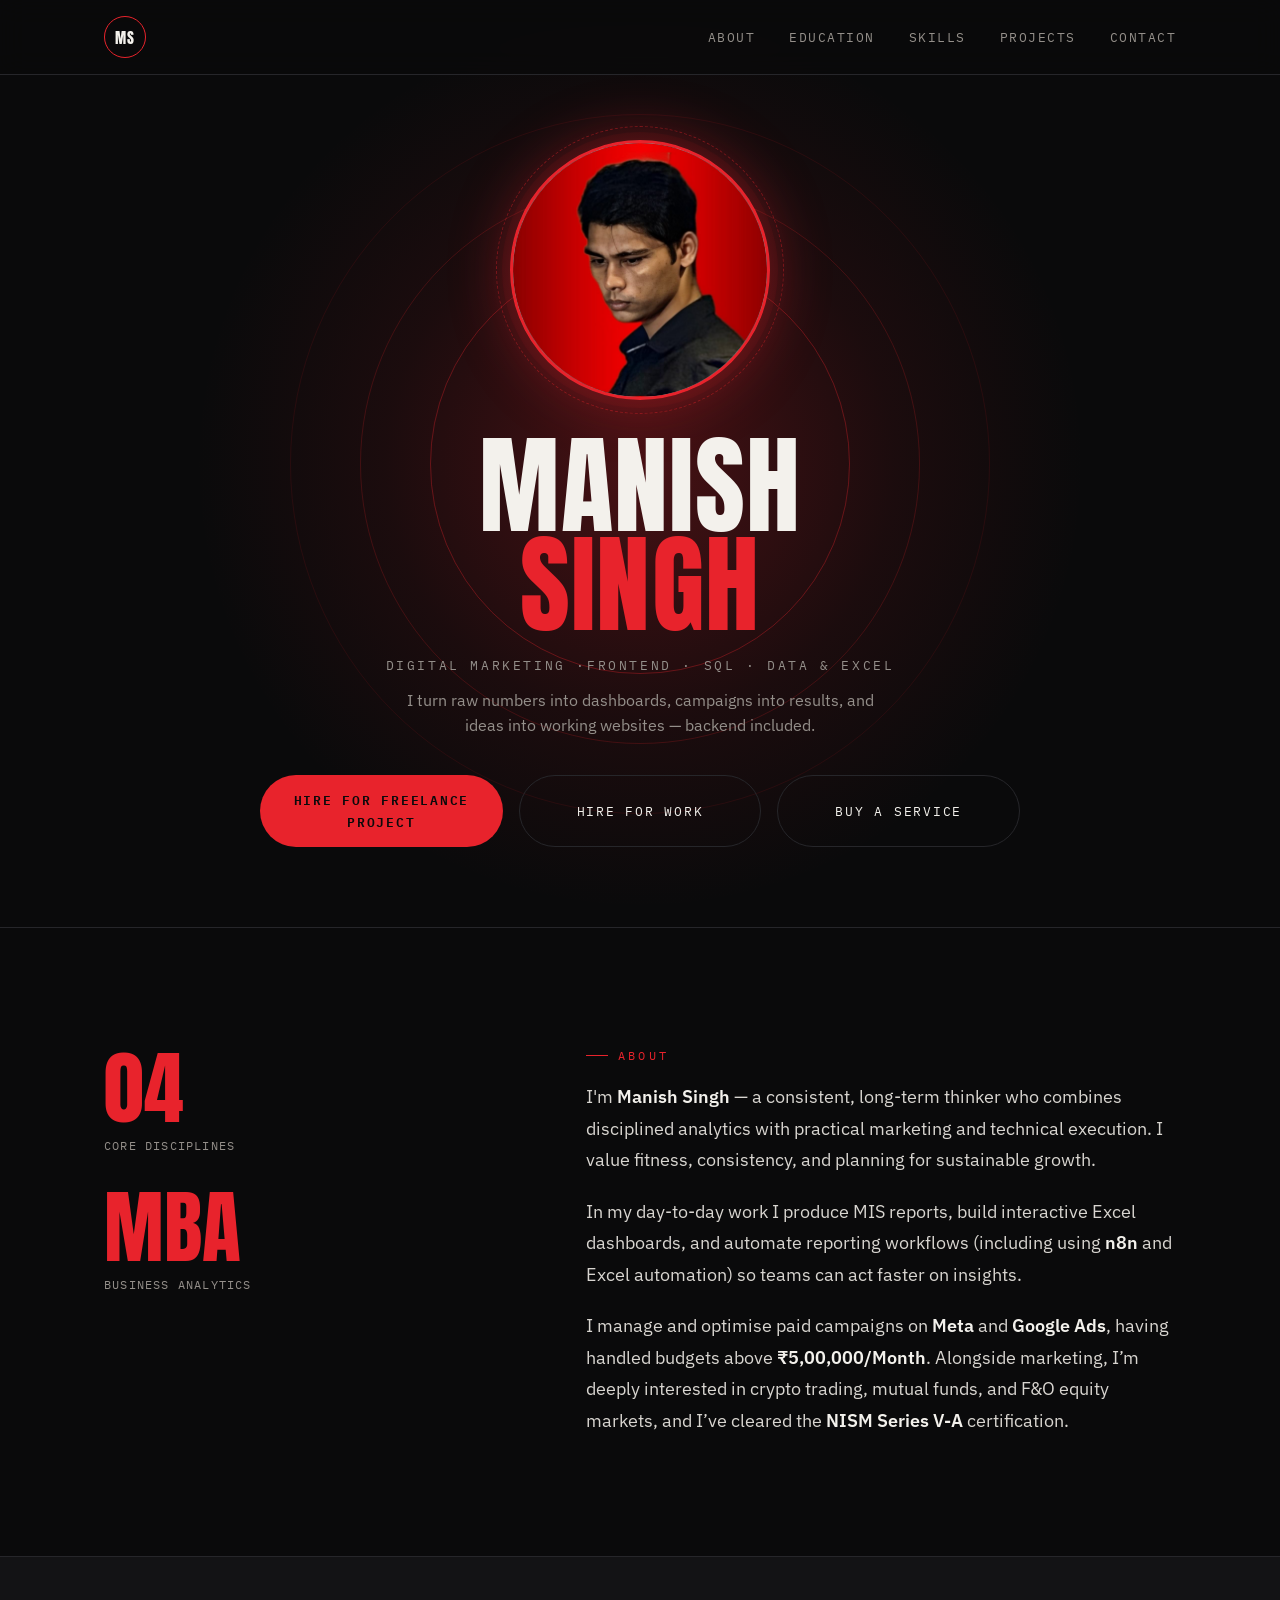
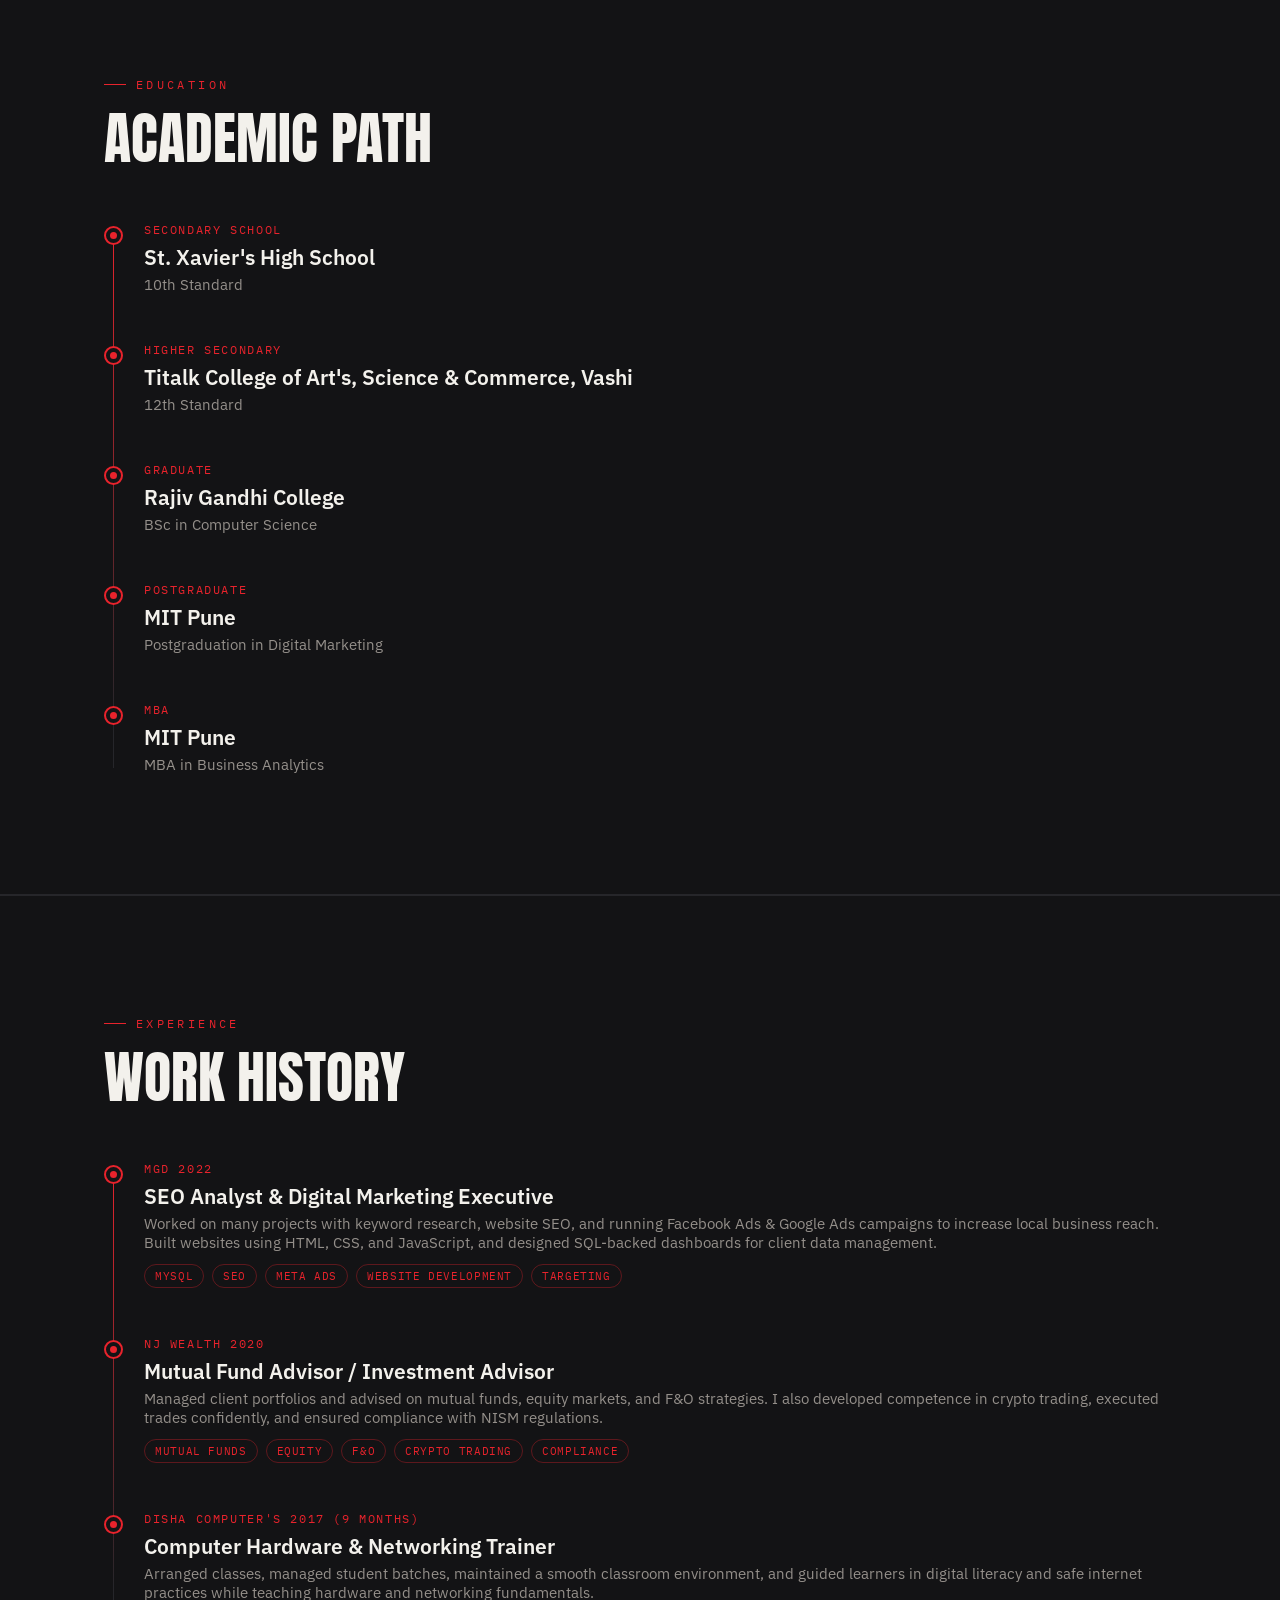
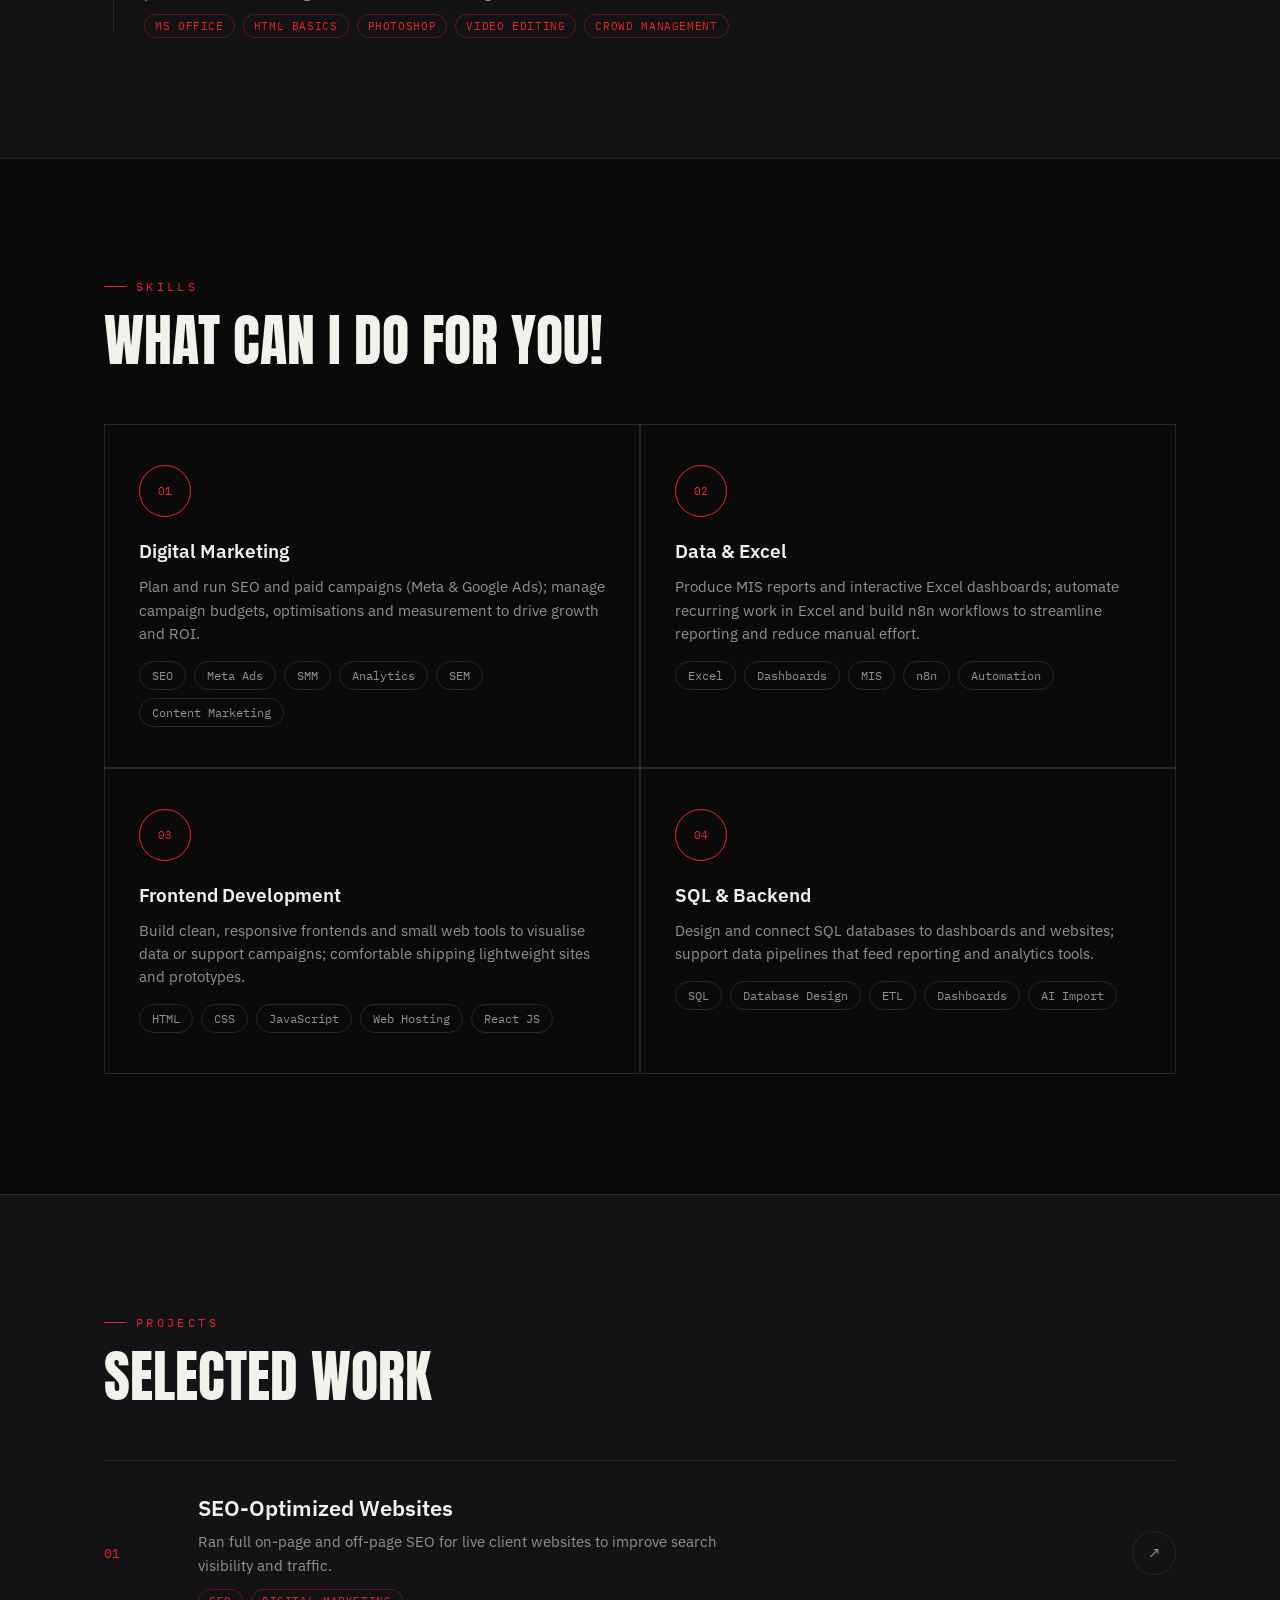
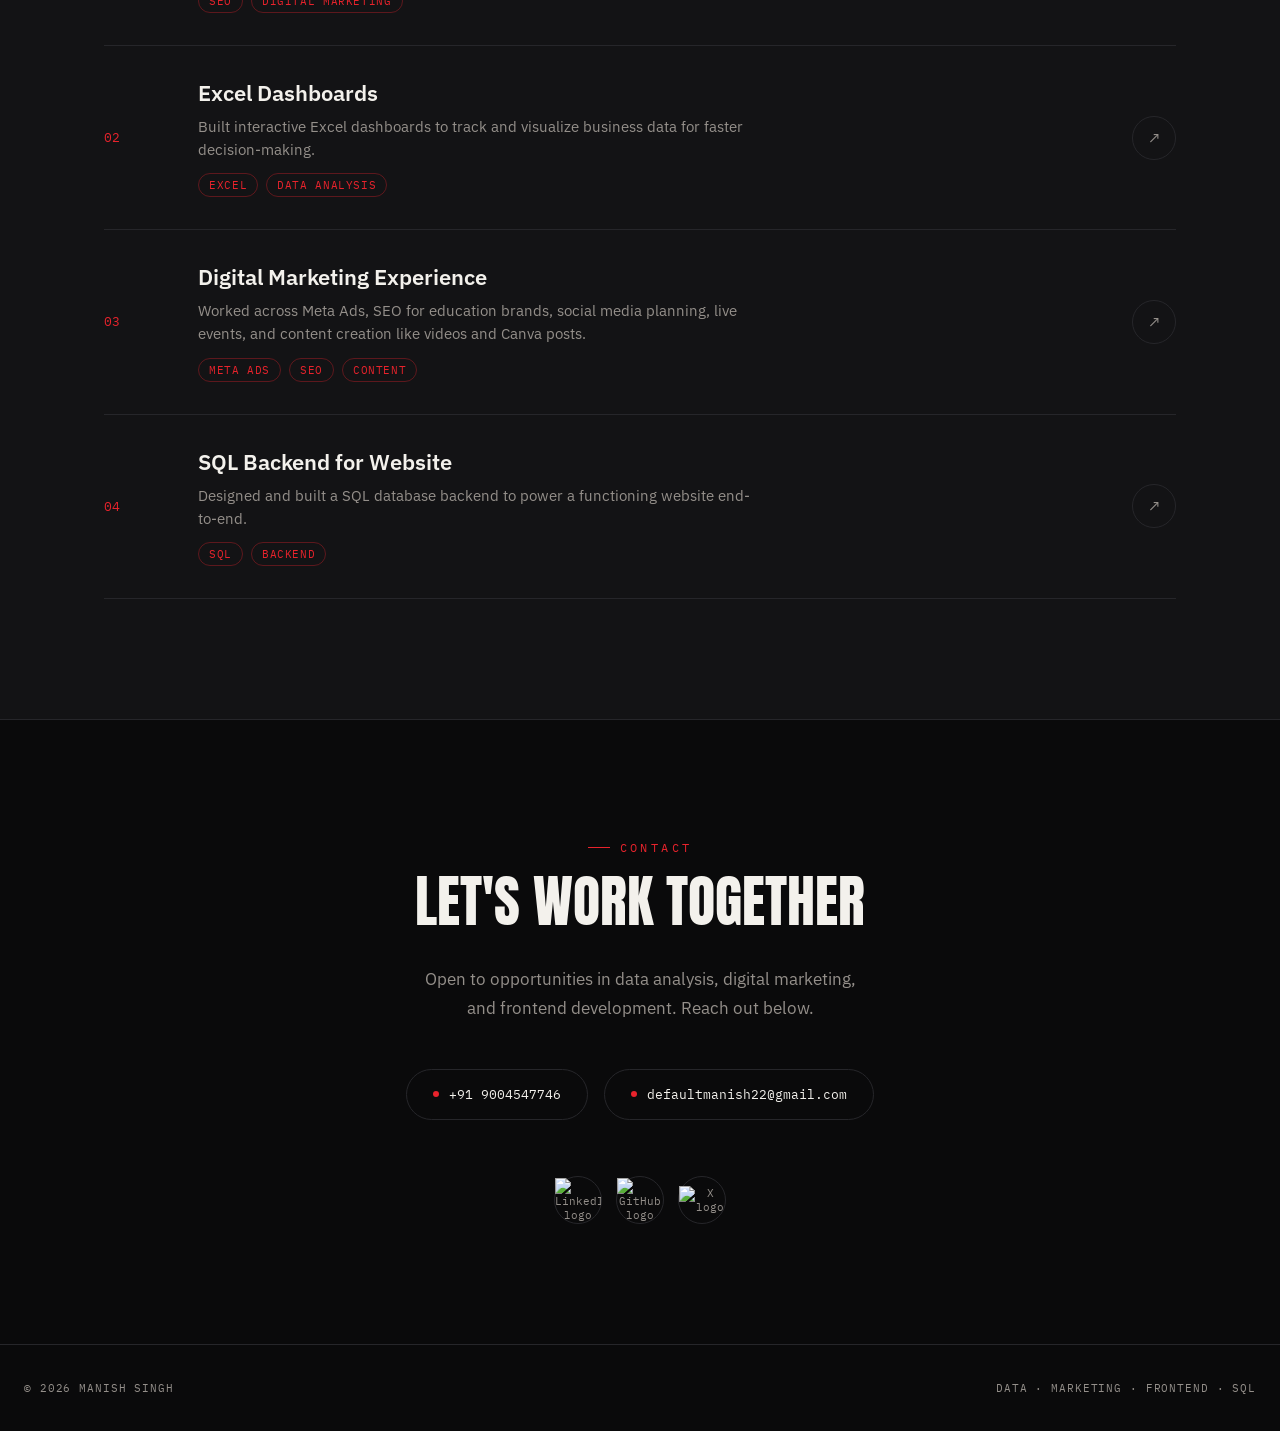
==== commit f8d0fd1e: "Update index.html" ====
--- a/index.html
+++ b/index.html
@@ -100,13 +100,13 @@
           <div class="t-node"></div>
           <span class="t-year">Postgraduate</span>
           <h3>MIT Pune</h3>
-          <p>Postgraduate Diploma Programme</p>
+          <p>Postgraduation in Digital Marketing</p>
         </div>
         <div class="t-item reveal">
           <div class="t-node"></div>
           <span class="t-year">MBA</span>
           <h3>MIT Pune</h3>
-          <p>Master of Business Administration</p>
+          <p>MBA in Business Analytics</p>
         </div>
       </div>
     </div>
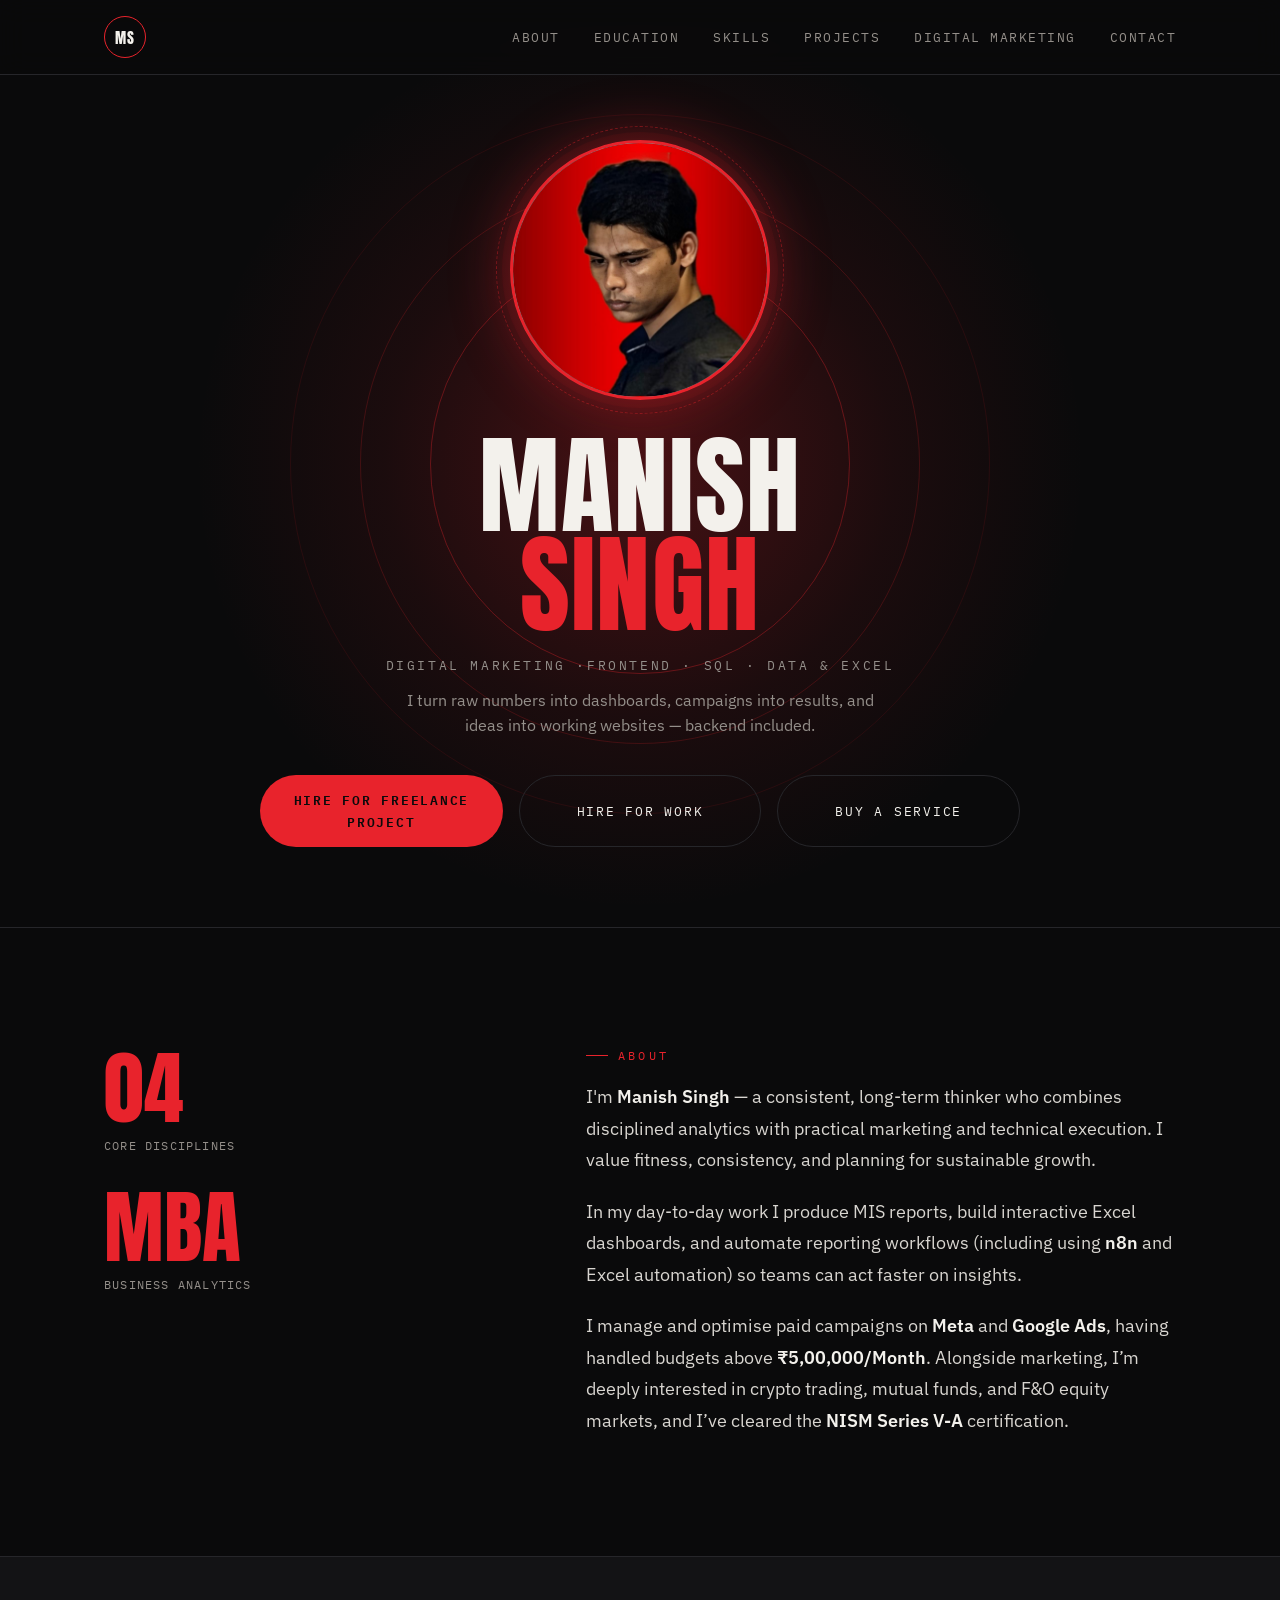
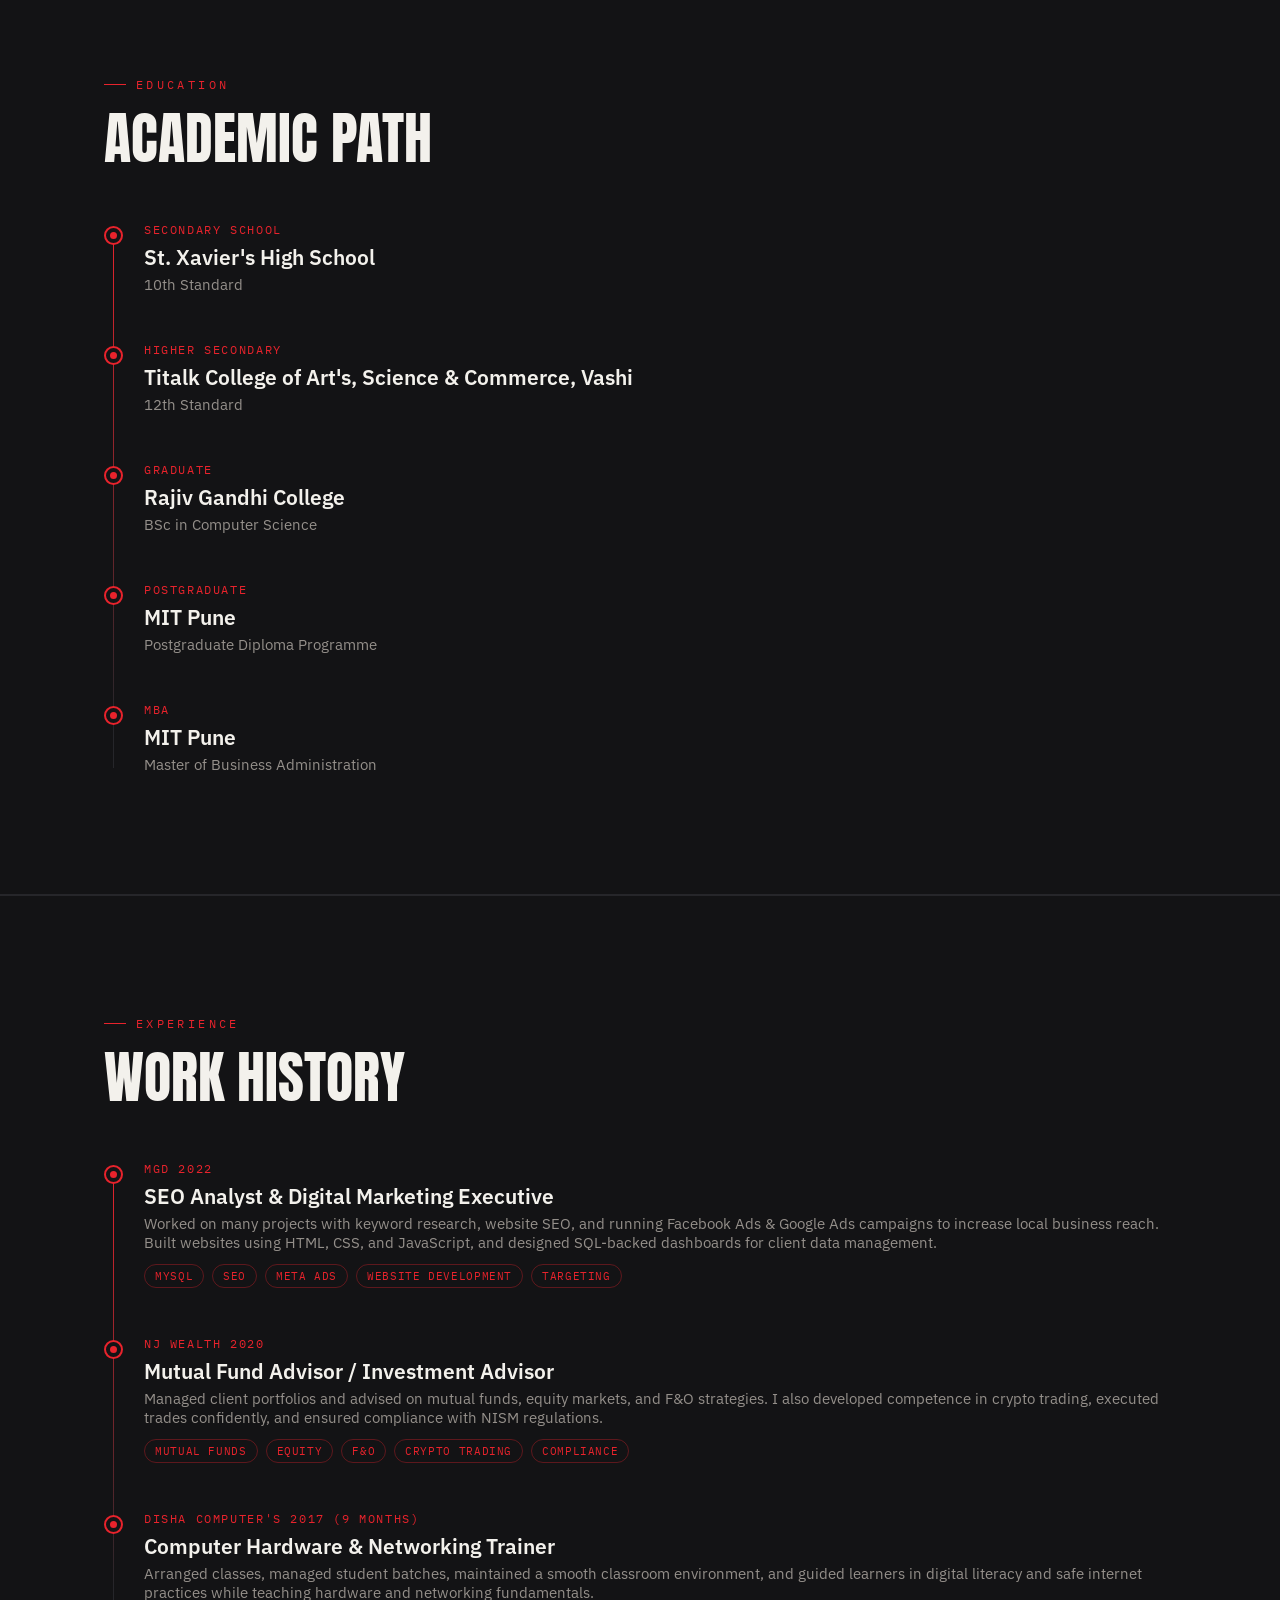
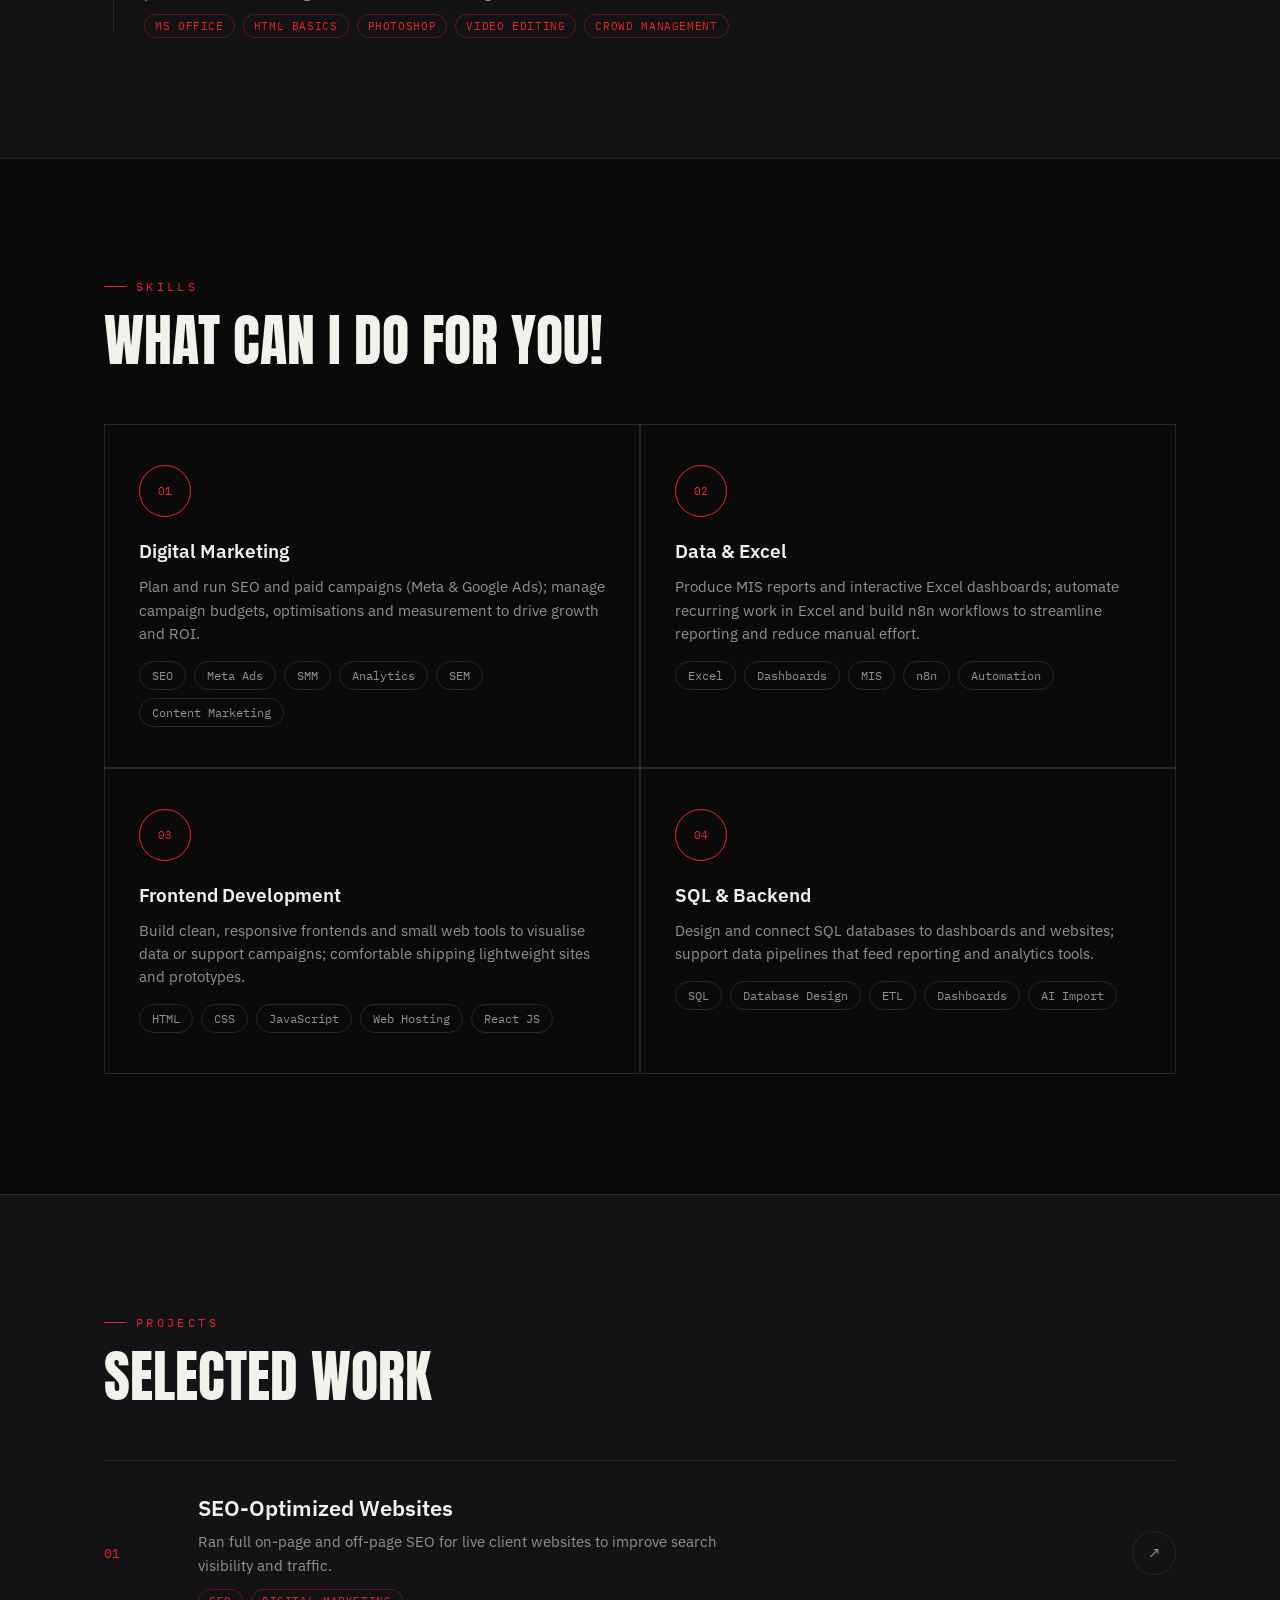
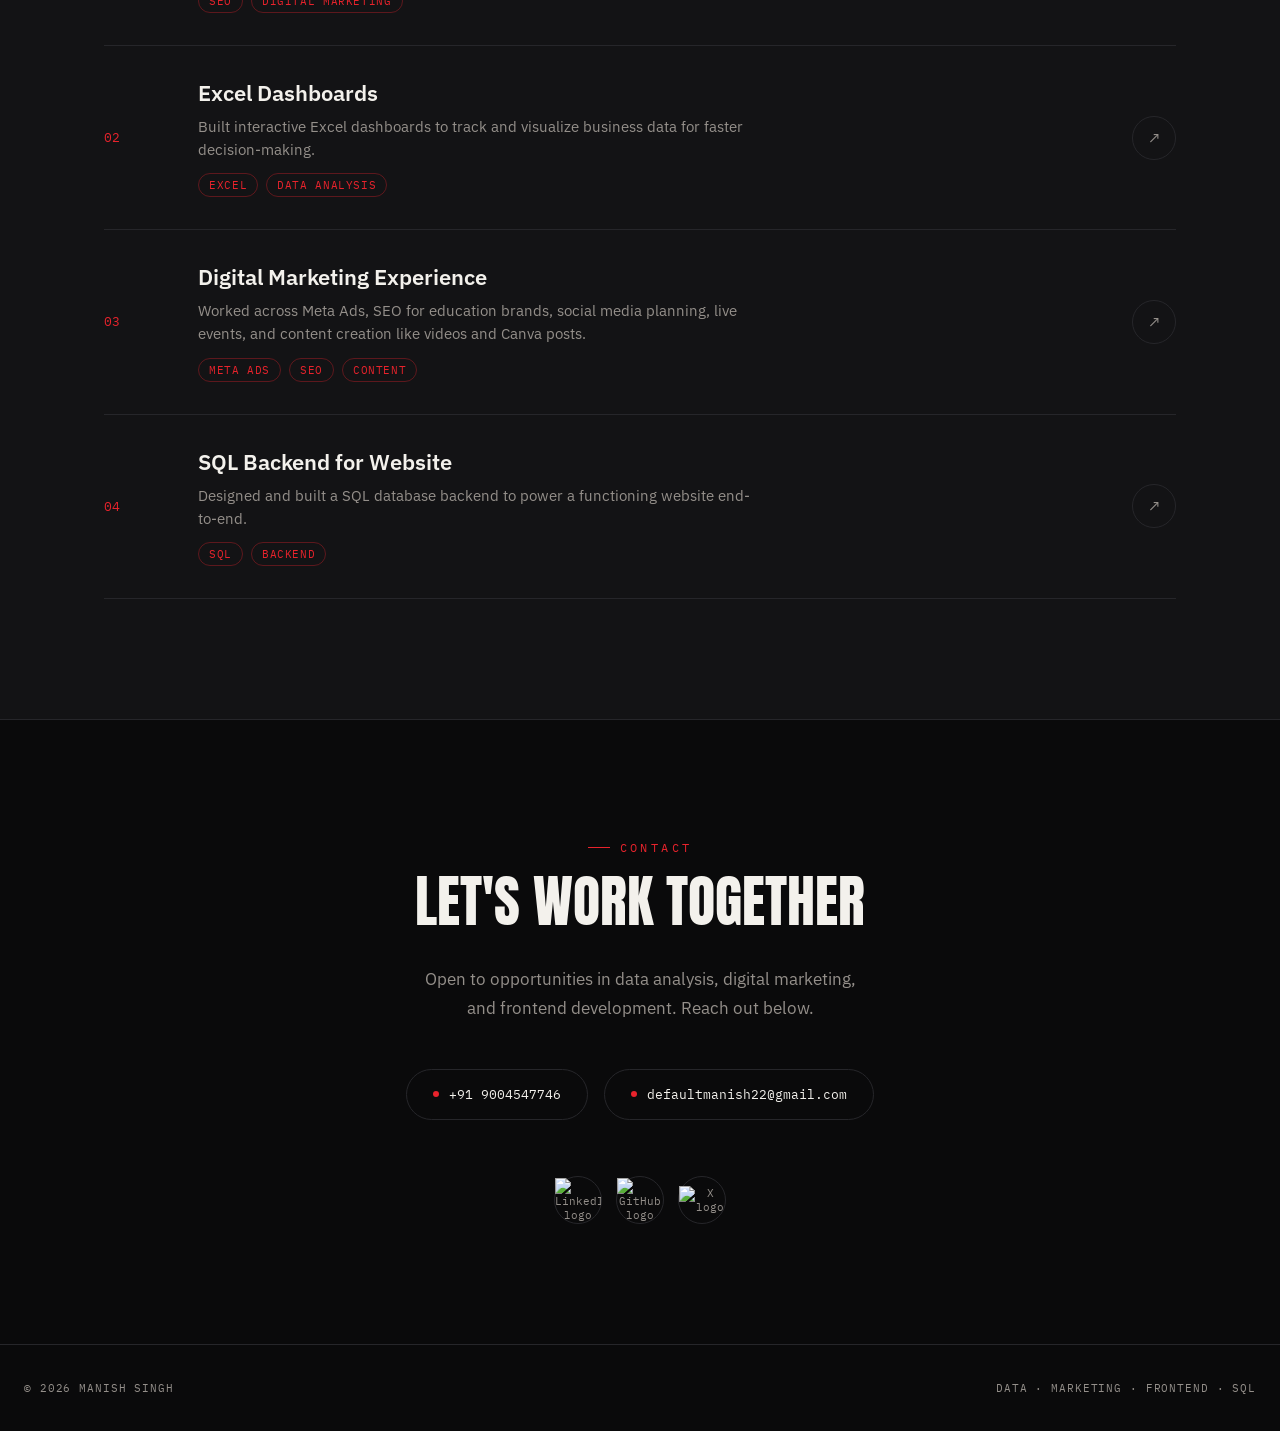
==== commit d5f33db4: "Add files via upload" ====
--- a/index.html
+++ b/index.html
@@ -19,6 +19,7 @@
       <li><a href="#education">Education</a></li>
       <li><a href="#skills">Skills</a></li>
       <li><a href="#projects">Projects</a></li>
+      <li><a href="digital-marketing.html">Digital Marketing</a></li>
       <li><a href="#contact">Contact</a></li>
     </ul>
     <button class="nav-toggle" id="navToggle" aria-label="Toggle menu"><span></span></button>
@@ -100,13 +101,13 @@
           <div class="t-node"></div>
           <span class="t-year">Postgraduate</span>
           <h3>MIT Pune</h3>
-          <p>Postgraduation in Digital Marketing</p>
+          <p>Postgraduate Diploma Programme</p>
         </div>
         <div class="t-item reveal">
           <div class="t-node"></div>
           <span class="t-year">MBA</span>
           <h3>MIT Pune</h3>
-          <p>MBA in Business Analytics</p>
+          <p>Master of Business Administration</p>
         </div>
       </div>
     </div>
@@ -153,38 +154,38 @@
         <h2>What can I do for you!</h2>
       </div>
       <div class="skills-grid">
-        <div class="skill-card reveal">
+        <a href="digital-marketing.html" class="skill-card reveal">
           <div class="skill-ring">01</div>
           <h3>Digital Marketing</h3>
           <p>Plan and run SEO and paid campaigns (Meta &amp; Google Ads); manage campaign budgets, optimisations and measurement to drive growth and ROI.</p>
           <div class="skill-tags">
             <span>SEO</span><span>Meta Ads</span><span>SMM</span><span>Analytics</span><span>SEM</span><span>Content Marketing</span>
           </div>
-        </div>
-        <div class="skill-card reveal">
+        </a>
+        <a href="dashboard.html" class="skill-card reveal">
           <div class="skill-ring">02</div>
           <h3>Data &amp; Excel</h3>
           <p>Produce MIS reports and interactive Excel dashboards; automate recurring work in Excel and build n8n workflows to streamline reporting and reduce manual effort.</p>
           <div class="skill-tags">
             <span>Excel</span><span>Dashboards</span><span>MIS</span><span>n8n</span><span>Automation</span>
           </div>
-        </div>
-        <div class="skill-card reveal">
+        </a>
+        <a href="sql.html" class="skill-card reveal">
           <div class="skill-ring">03</div>
           <h3>Frontend Development</h3>
           <p>Build clean, responsive frontends and small web tools to visualise data or support campaigns; comfortable shipping lightweight sites and prototypes.</p>
           <div class="skill-tags">
             <span>HTML</span><span>CSS</span><span>JavaScript</span><span>Web Hosting</span><span>React JS</span>
           </div>
-        </div>
-        <div class="skill-card reveal">
+        </a>
+        <a href="sql.html" class="skill-card reveal">
           <div class="skill-ring">04</div>
           <h3>SQL &amp; Backend</h3>
           <p>Design and connect SQL databases to dashboards and websites; support data pipelines that feed reporting and analytics tools.</p>
           <div class="skill-tags">
             <span>SQL</span><span>Database Design</span><span>ETL</span><span>Dashboards</span><span>AI Import</span>
           </div>
-        </div>
+        </a>
       </div>
     </div>
   </section>
